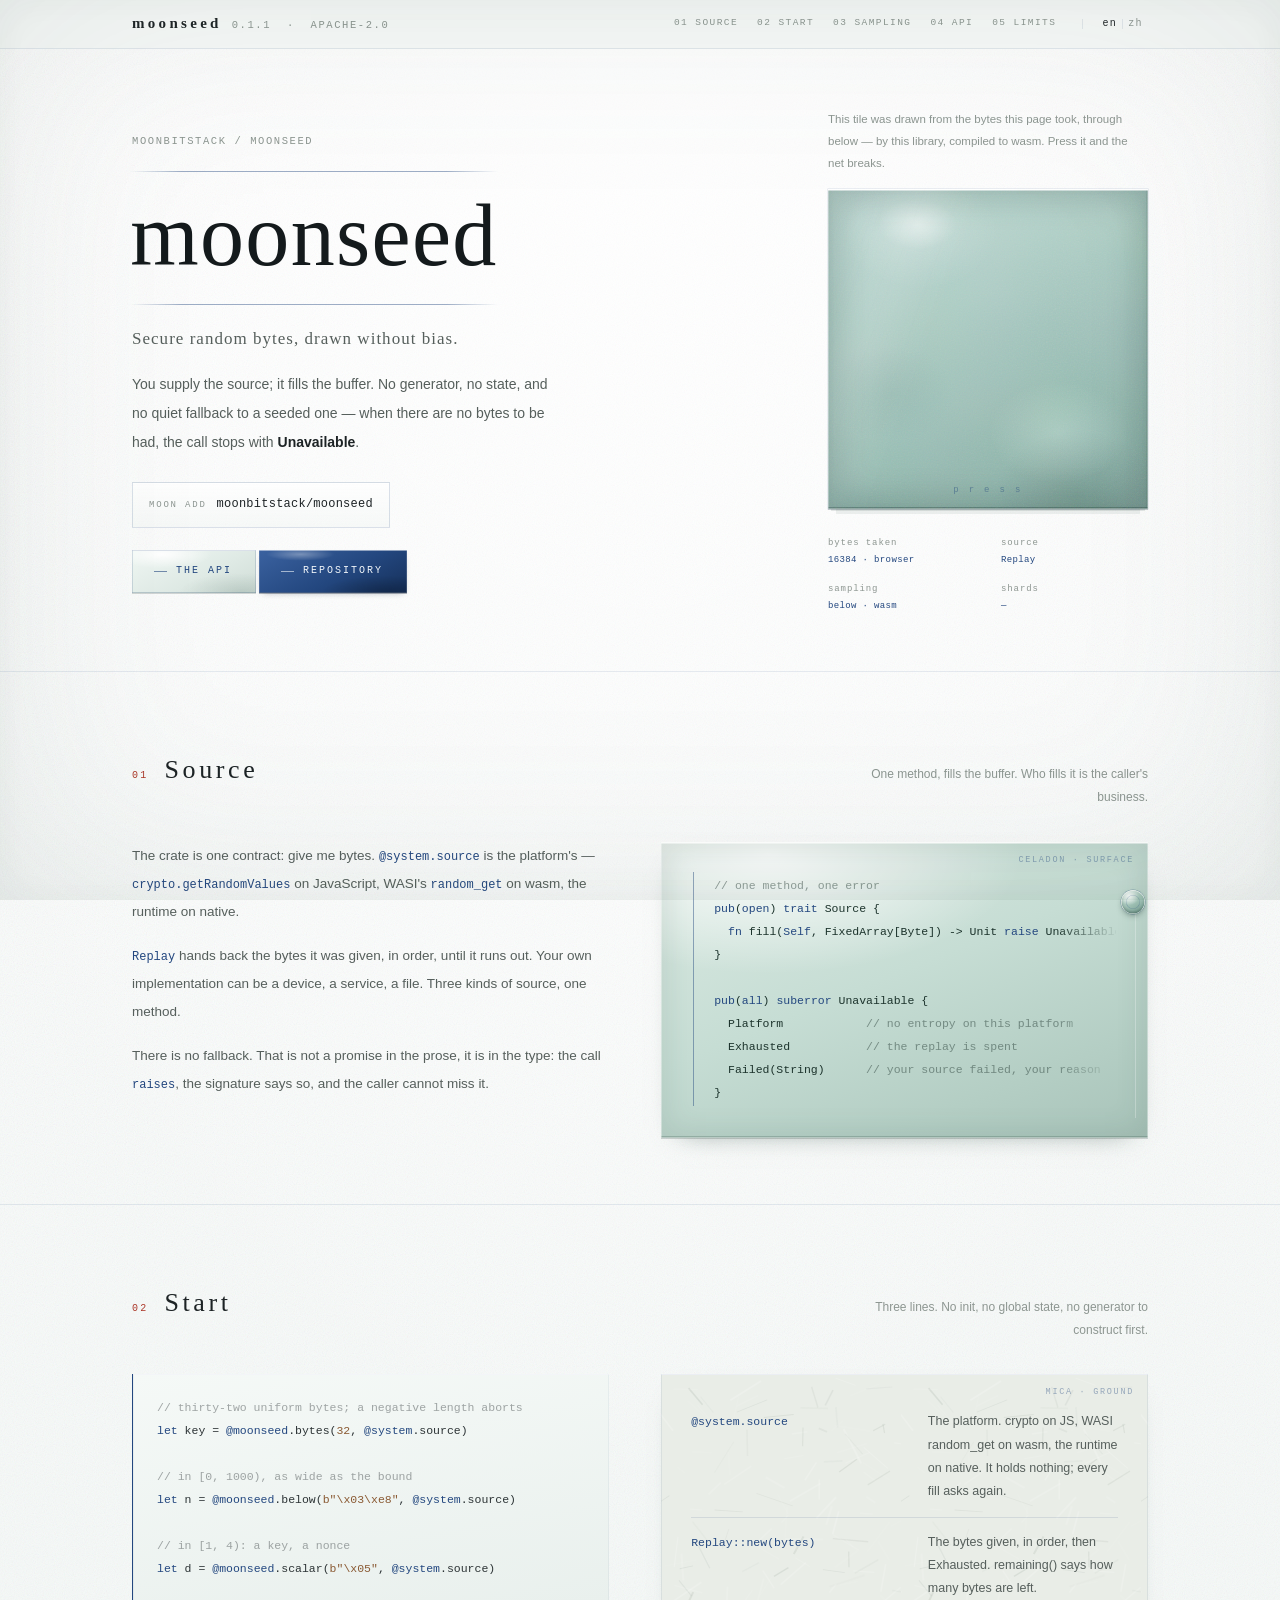
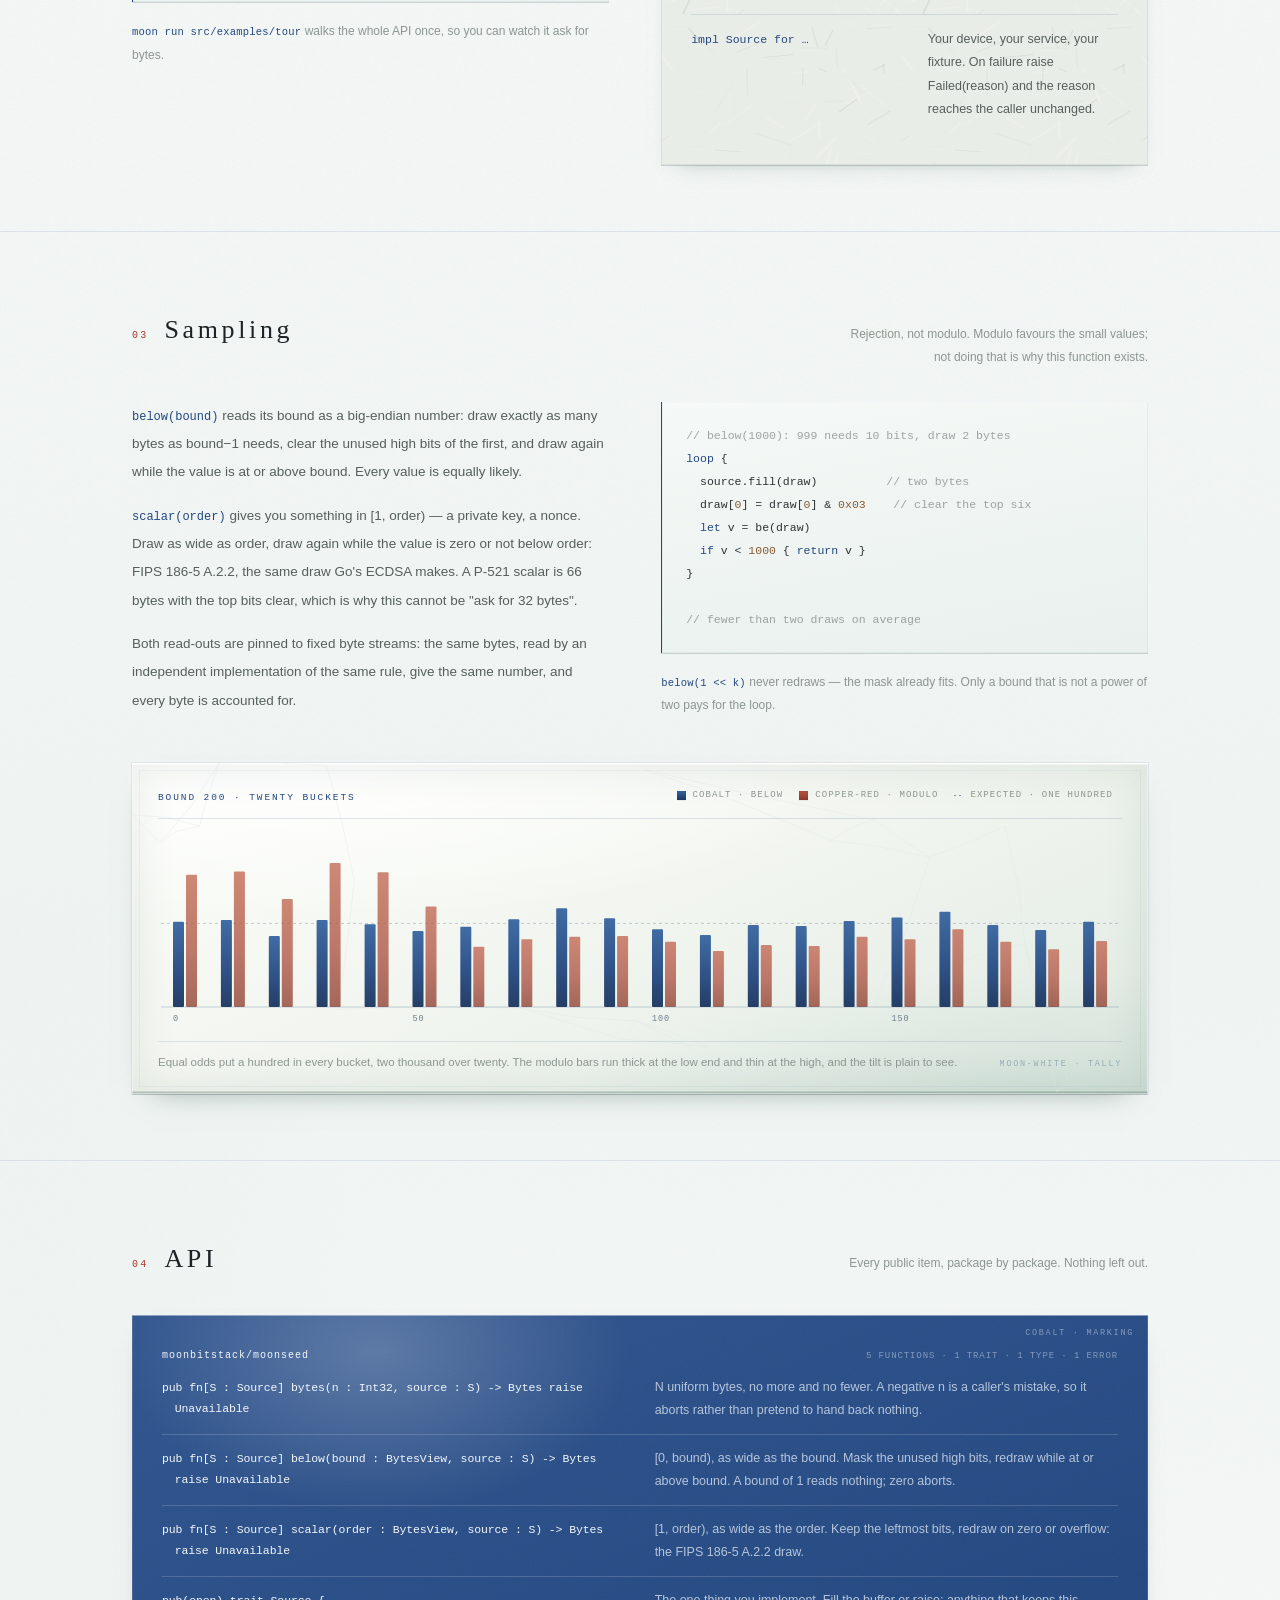
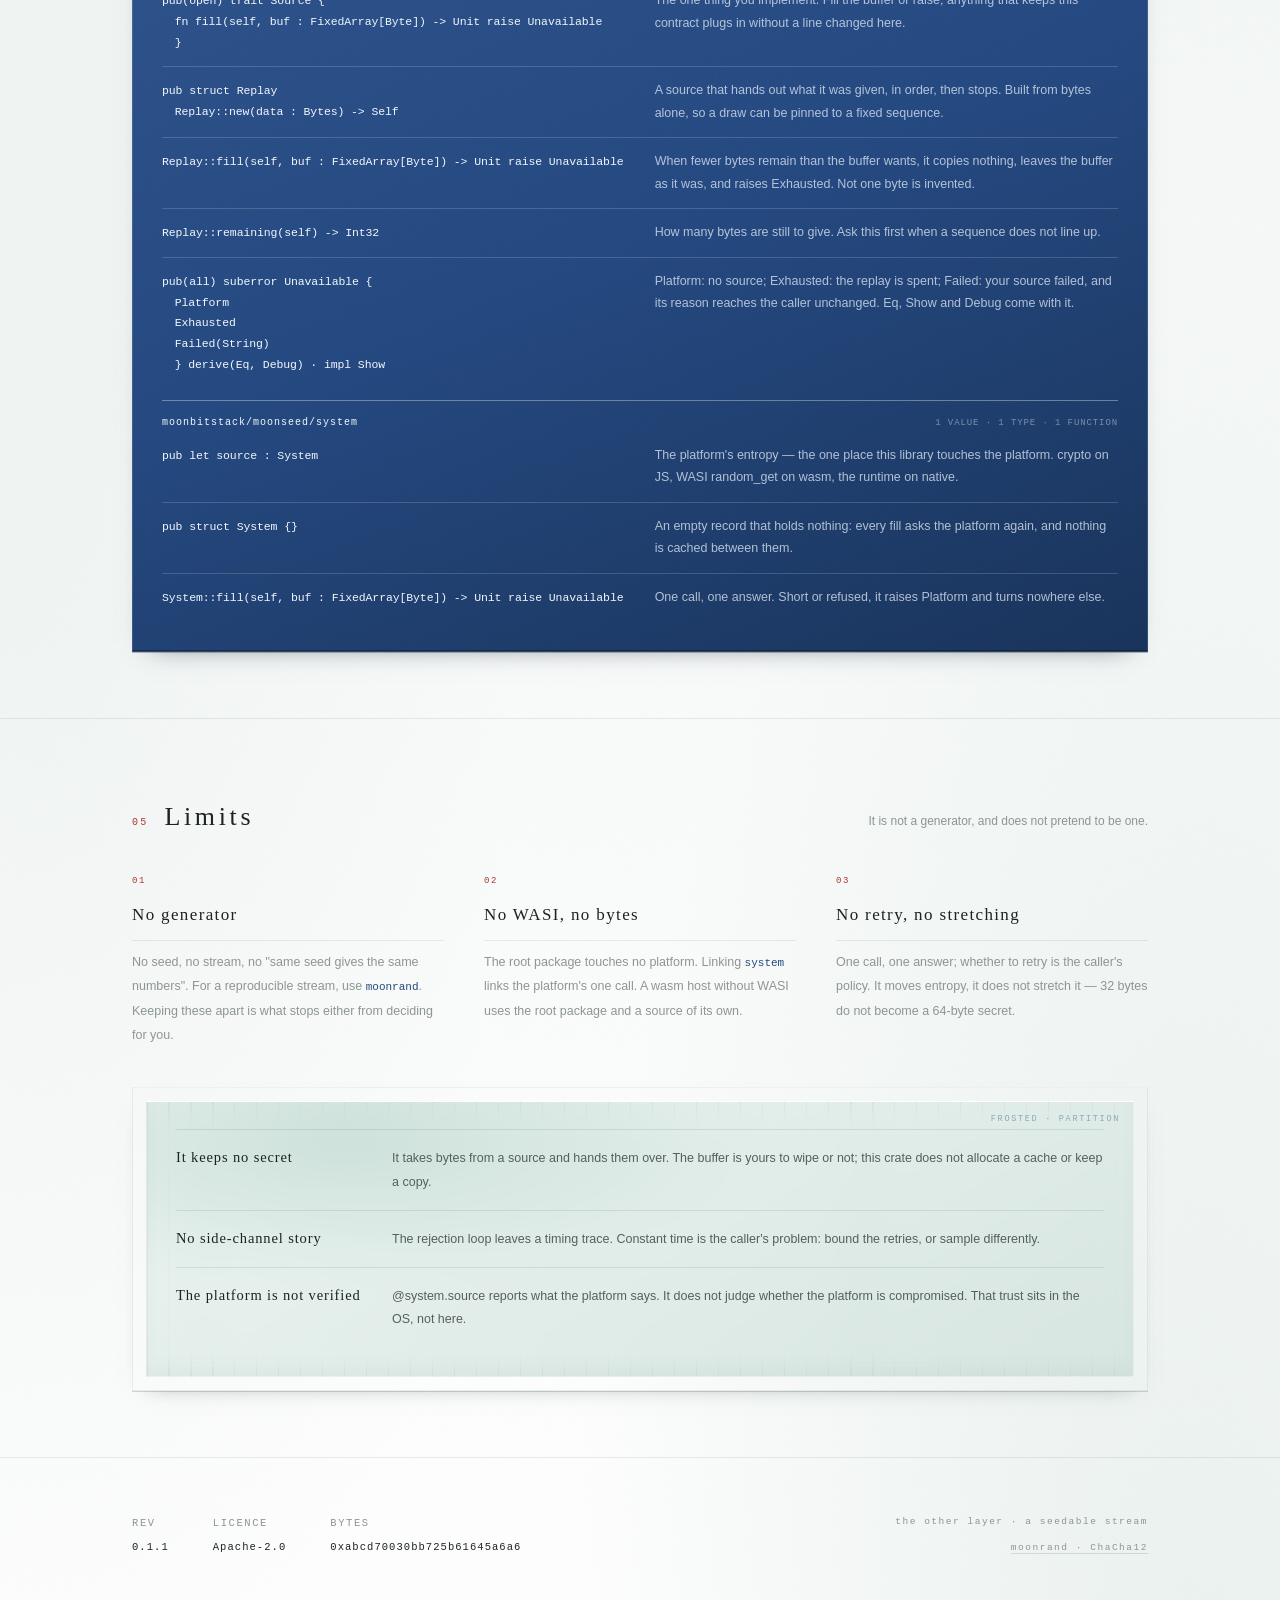
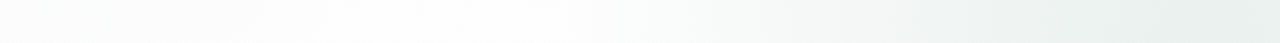
==== docs/index.html @ bd4cb381 "docs(moonseed): the note over the tile takes the tile's own width and reads from the left, so its ed" ====
<!DOCTYPE html>
<html lang="en">
<head>
<meta charset="utf-8">
<meta name="description" content="moonseed: secure random bytes and unbiased sampling for MoonBit, over any source you supply. No seeded fallback.">
<meta name="viewport" content="width=device-width, initial-scale=1">
<title>moonseed — secure bytes, no seed</title>
<style>
/* ============================================================
   MoonSeed moonseed — a library page, glazed
   胎是这张纸，釉是这些面：青瓷承代码，云母承来源，青花承接口，毛玻璃承边界。
   规矩：圆角恒为 0；线恒为 0.5px；影恒为硬边；
        全站只有一个强调色（青花钴），朱砂只盖在"已经发生的事"上。
   ============================================================ */

:root{
  --slab:      #F7F9F8;
  --slab-2:    #F1F5F3;
  --slab-3:    #E7EDEA;
  --porcelain: #FCFEFD;
  --celadon:   #A9C9BB;
  --celadon-d: #83A696;
  --cobalt:    #23477F;
  --cobalt-2:  #3C63A2;
  --ink:       #1D2325;
  --ink-2:     #565F5C;
  --ink-3:     #8D9691;
  --cinnabar:  #AC382A;

  --line:      rgba(35,71,127,.16);
  --line-soft: rgba(35,71,127,.10);
  --hard:      rgba(48,68,60,.20);

  --serif: "Source Han Serif SC","Noto Serif SC","Songti SC","STSong","SimSun",serif;
  --kai:   "Kaiti SC","STKaiti","KaiTi","Songti SC",serif;
  --sans:  "Inter","Helvetica Neue","PingFang SC","Microsoft YaHei",sans-serif;
  --mono:  "JetBrains Mono","Cascadia Mono","SFMono-Regular","Consolas",monospace;

  --press-in:  62ms  cubic-bezier(.3,.9,.4,1);
  --press-out: 218ms cubic-bezier(.2,1.6,.35,1);
}

*{box-sizing:border-box;margin:0;padding:0}
html,body{ overflow-x:hidden; max-width:100% }
html, button, input, textarea, select{ font-variant-ligatures:no-contextual }

body{
  background-color:#FFFFFF;
  background-image:
    radial-gradient(120% 64% at 50% -6%, #FFFFFF 0%, rgba(255,255,255,0) 58%),
    radial-gradient(84% 56% at 94% 104%, rgba(146,184,170,.20), rgba(255,255,255,0) 60%),
    radial-gradient(66% 48% at 2% 78%, rgba(186,204,198,.13), rgba(255,255,255,0) 58%),
    linear-gradient(180deg, rgba(255,255,255,.6) 0%, rgba(238,244,242,.85) 52%, rgba(255,255,255,.9) 100%),
    url("data:image/svg+xml,%3Csvg xmlns='http://www.w3.org/2000/svg' width='160' height='160'%3E%3Cfilter id='n'%3E%3CfeTurbulence type='fractalNoise' baseFrequency='0.9' numOctaves='4' stitchTiles='stitch'/%3E%3C/filter%3E%3Crect width='160' height='160' filter='url(%23n)' opacity='0.42'/%3E%3C/svg%3E");
  color:var(--ink);
  font-family:var(--sans);
  font-size:15px;
  line-height:1.85;
  -webkit-font-smoothing:antialiased;
}
/* 釉面外沿的暗角：一块板，不是一张纸 */
body::after{
  content:''; position:fixed; inset:0; pointer-events:none; z-index:60;
  box-shadow:inset 0 0 220px rgba(70,96,86,.10), inset 0 0 40px rgba(70,96,86,.05);
}

::selection{ background:rgba(35,71,127,.14) }

/* ---------- 滚动条：一条釉，不用系统那一根灰 ---------- */
::-webkit-scrollbar{ width:11px; height:11px }
::-webkit-scrollbar-button{ display:none; width:0; height:0 }
::-webkit-scrollbar-track{
  background:#F1F5F3;
  box-shadow:inset .5px 0 0 rgba(35,71,127,.07);
}
::-webkit-scrollbar-thumb{
  background:
    linear-gradient(180deg, rgba(255,255,255,.5), rgba(255,255,255,0) 44%),
    linear-gradient(180deg,#B4CEC4,#94B4A8);
  box-shadow:
    inset 0 0 0 .5px rgba(35,71,127,.22),
    inset 0 1px 0 rgba(255,255,255,.7),
    inset 0 -1px 0 rgba(48,68,60,.16);
}
::-webkit-scrollbar-thumb:hover{
  background:
    linear-gradient(180deg, rgba(255,255,255,.58), rgba(255,255,255,0) 44%),
    linear-gradient(180deg,#C0D6CD,#A1C0B4);
}
::-webkit-scrollbar-corner{ background:#F1F5F3 }
/* Firefox 只认标准属性；Chrome 走上面那套伪元素，别让它退回系统滚动条 */
@supports not selector(::-webkit-scrollbar){
  html{ scrollbar-width:thin; scrollbar-color:#A6C3B7 #F1F5F3 }
}

/* 中文的按钮与注记：衬线字，才配得上那两个字的重 */
body[data-lang="zh"] .btn{ font-family:var(--serif); font-size:12px; letter-spacing:.22em }
body[data-lang="zh"] .btn i{ width:14px; opacity:.5 }
/* 中文双线：字前字后各一道 */
body[data-lang="zh"] .btn span{ display:inline-flex; align-items:center; gap:9px }
body[data-lang="zh"] .btn span::after{
  content:''; display:block; width:14px; height:.5px;
  background:currentColor; opacity:.5; margin-left:-1px;
}
body[data-lang="zh"] .rail__nav a{ font-family:var(--serif); font-size:10.5px; letter-spacing:.14em }
body[data-lang="zh"] .stage__cap div{ font-size:9.5px; letter-spacing:.06em }
body[data-lang="zh"] .stage__cap b{ font-size:10px; letter-spacing:.01em }

a:focus-visible, .lang button:focus-visible{
  outline:.5px solid var(--cobalt); outline-offset:3px;
}
.lang button{ border-radius:0 }

.mono{
  font-family:var(--mono);
  font-size:10.5px; letter-spacing:.15em; text-transform:uppercase;
  color:var(--ink-3);
}

.sheet{ max-width:1080px; margin:0 auto; padding:0 32px }

/* ---------- 顶栏 ---------- */
.rail{
  position:sticky; top:0; z-index:50;
  background:rgba(247,249,248,.92);
  backdrop-filter:blur(4px);
  border-bottom:.5px solid var(--line-soft);
}
.rail__in{
  max-width:1080px; margin:0 auto; padding:0 32px;
  height:48px; display:flex; align-items:center; gap:20px;
}
.rail__brand{ display:flex; align-items:baseline; gap:10px }
.rail__brand b{
  font-family:var(--serif); font-weight:600; font-size:15px; letter-spacing:.22em;
}
.rail__nav{ margin-left:auto; display:flex; gap:19px }
.rail__nav a{
  font-family:var(--mono); font-size:9.5px; letter-spacing:.15em;
  color:var(--ink-3); text-decoration:none; text-transform:uppercase;
  padding-bottom:2px; border-bottom:.5px solid transparent;
  transition:color .15s, border-color .15s;
}
.rail__nav a:hover{ color:var(--cobalt); border-color:var(--cobalt) }

/* 语言开关 */
.lang{ display:flex; align-items:center; margin-left:6px;
  border-left:.5px solid var(--line-soft); padding-left:14px }
.lang button{
  border:0; background:none; padding:0 5px; cursor:pointer;
  font-family:var(--mono); font-size:10px; letter-spacing:.14em; line-height:1;
  color:var(--ink-3); transition:color .12s;
}
.lang button:hover{ color:var(--cobalt) }
.lang button.is-on{ color:var(--ink) }
.lang button + button{ border-left:.5px solid var(--line-soft) }

/* ============================================================
   一颗瓷片 —— 页面上唯一的交互原语
   ============================================================ */
.tile{
  position:relative;
  border:0; padding:0; margin:0;
  color:var(--ink);
  font:inherit; text-align:left;
  cursor:pointer;
  -webkit-tap-highlight-color:transparent;
  background:
    radial-gradient(72% 58% at 24% 10%, #FFFFFF 0%, rgba(255,255,255,0) 56%),
    radial-gradient(80% 72% at 88% 98%, rgba(88,118,108,.20), transparent 62%),
    linear-gradient(152deg,#F1F8F5,#DFEAE5 58%,#D0DDD7);
  box-shadow:
    inset 0 0 0 .5px rgba(35,71,127,.28),
    inset 0 1px 0 #FFFFFF,
    inset 0 -.5px 0 rgba(88,118,108,.40),
    0 1px 0 rgba(48,68,60,.24),
    0 3px 7px -4px rgba(50,80,70,.30);
  transform:translateY(0);
  transition:transform var(--press-out), box-shadow var(--press-out);
  will-change:transform;
  overflow:hidden;
}
.tile:hover{
  transform:translateY(-1px);
  box-shadow:
    inset 0 0 0 .5px rgba(35,71,127,.32),
    inset 0 1px 0 #FFFFFF,
    inset 0 -.5px 0 rgba(96,124,114,.34),
    0 2px 0 var(--hard);
}
.tile:active{
  transform:translateY(1.5px) scale(.995);
  transition:transform var(--press-in), box-shadow var(--press-in);
  box-shadow:
    inset 0 0 0 .5px rgba(35,71,127,.16),
    inset 0 1px 2px rgba(80,104,96,.16);
}
.tile:focus-visible{ outline:.5px solid var(--cobalt); outline-offset:2px }

/* ============================================================
   首屏
   ============================================================ */
.hero{ padding:60px 0 0 }
.hero__in{
  display:grid; grid-template-columns:minmax(0,1fr) auto;
  gap:64px; align-items:center;
}
.hero__eyebrow{ margin-bottom:20px }

/* 全小写的字，上下各一条装饰线；换成 MoonSeed 就不需要了 */
.wm{
  display:inline-block; position:relative;
  font-family:var(--serif); font-weight:400;
  font-size:clamp(50px,7.2vw,88px);
  line-height:1; letter-spacing:.015em;
  color:#141A1C;
  padding:.24em 0 .28em;
  margin-left:-.02em;
}
.wm::before,.wm::after{
  content:''; position:absolute; left:0; right:0; height:.5px;
  background:linear-gradient(90deg,
    rgba(35,71,127,0) 0%, rgba(35,71,127,.44) 14%,
    rgba(35,71,127,.44) 86%, rgba(35,71,127,0) 100%);
}
.wm::before{ top:0 }
.wm::after{ bottom:0 }
body[data-lang="zh"] .wm::before,
body[data-lang="zh"] .wm::after{ display:none }
body[data-lang="zh"] .wm{ letter-spacing:.03em; padding:.18em 0 }

.hero__sub{
  margin-top:18px; font-family:var(--serif); font-size:17px;
  letter-spacing:.06em; color:var(--ink-2);
}
.hero__lede{
  margin:16px 0 0; max-width:min(31em,100%);
  font-size:14px; line-height:2.05; color:var(--ink-2);
}
.hero__lede b{ color:var(--ink); font-weight:600 }

.install{
  margin-top:26px; display:inline-flex; align-items:baseline; gap:10px;
  padding:10px 16px 11px;
  border:.5px solid var(--line);
  background:linear-gradient(180deg, rgba(255,255,255,.78), rgba(241,245,243,.5));
  box-shadow:inset 0 1px 0 #fff;
  font-family:var(--mono); font-size:12px; letter-spacing:.02em; color:var(--ink);
}
.install span{ font-size:9px; letter-spacing:.2em; text-transform:uppercase; color:var(--ink-3) }

.hero__acts{ margin-top:22px; display:flex; gap:3px }
.btn{
  padding:12px 24px 12px 22px;
  font-family:var(--mono); font-size:10px; letter-spacing:.2em;
  text-transform:uppercase; color:var(--cobalt);
  display:inline-flex; align-items:center; gap:9px;
  text-decoration:none;
  box-shadow:
    inset 0 0 0 .5px rgba(35,71,127,.34),
    inset 0 1px 0 #FFFFFF,
    inset 0 -.5px 0 rgba(110,134,126,.28),
    0 1px 0 var(--hard);
}
.btn i{ display:block; width:13px; height:.5px; background:currentColor; opacity:.6 }
.btn--ink{
  color:#F2F7FB;
  background:
    radial-gradient(34% 22% at 28% 10%, rgba(255,255,255,.34), rgba(255,255,255,0) 68%),
    radial-gradient(70% 62% at 86% 98%, rgba(6,20,40,.38), transparent 62%),
    linear-gradient(152deg,#3B62A0,#23477F 56%,#16305A);
  box-shadow:
    inset 0 0 0 .5px rgba(255,255,255,.30),
    inset 0 1px 0 rgba(255,255,255,.40),
    inset 0 -.5px 0 rgba(6,20,40,.55),
    0 1px 0 rgba(24,40,60,.34),
    0 3px 7px -4px rgba(24,40,60,.40);
}
.btn--ink:hover{ color:#FFFFFF }

/* 那块瓷 */
.stage{ display:flex; flex-direction:column; align-items:center }
.stage__note{
  margin-bottom:14px; width:100%; max-width:320px; text-align:left;
  font-size:11.5px; line-height:1.9; color:var(--ink-3);
  text-wrap:pretty;
}
.gtile{
  position:relative; width:320px; height:320px;
  border:0; padding:0; cursor:crosshair;
  -webkit-tap-highlight-color:transparent;
  background:
    radial-gradient(100% 100% at 50% 48%, rgba(255,255,255,0) 56%, rgba(56,92,84,.10) 86%, rgba(42,74,68,.17) 100%),
    radial-gradient(32% 24% at 29% 13%, rgba(255,255,255,.20), rgba(255,255,255,0) 76%),
    radial-gradient(14% 9% at 28% 11%, rgba(255,255,255,.42), rgba(255,255,255,0) 88%),
    radial-gradient(30% 22% at 72% 76%, rgba(206,232,224,.34), transparent 72%),
    radial-gradient(26% 20% at 20% 64%, rgba(126,166,154,.24), transparent 74%),
    radial-gradient(40% 32% at 78% 96%, rgba(48,86,78,.20), transparent 64%),
    linear-gradient(158deg,#BDD8D2 0%, #A9C9C1 38%, #94B8AF 70%, #82A79E 100%);
  box-shadow:
    inset 0 0 0 .5px rgba(255,255,255,.62),
    inset 0 1.5px 0 rgba(255,255,255,.98),
    inset 0 -2px 0 rgba(36,68,60,.40),
    inset -1.5px 0 0 rgba(36,68,60,.18),
    inset 0 0 30px 12px rgba(34,66,58,.20),
    inset 0 0 6px 0 rgba(34,66,58,.10),
    0 0 0 .5px rgba(35,71,127,.16),
    0 1px 0 rgba(48,68,60,.22),
    0 5px 0 -3px rgba(70,96,86,.14),
    0 13px 0 -8px rgba(70,96,86,.09);
  transition:transform var(--press-out), box-shadow var(--press-out);
  overflow:hidden;
}
.gtile:active{ transform:translateY(1.5px) }
.gtile:focus-visible{ outline:.5px solid var(--cobalt); outline-offset:4px }

.gtile__grain{
  position:absolute; inset:0; pointer-events:none;
  background-image:
    url("data:image/svg+xml,%3Csvg xmlns='http://www.w3.org/2000/svg' width='180' height='180'%3E%3Cfilter id='g'%3E%3CfeTurbulence type='fractalNoise' baseFrequency='0.72' numOctaves='3' stitchTiles='stitch'/%3E%3C/filter%3E%3Crect width='180' height='180' filter='url(%23g)'/%3E%3C/svg%3E"),
    url("data:image/svg+xml,%3Csvg xmlns='http://www.w3.org/2000/svg' width='240' height='240'%3E%3Cfilter id='c'%3E%3CfeTurbulence type='fractalNoise' baseFrequency='0.013' numOctaves='2' stitchTiles='stitch'/%3E%3C/filter%3E%3Crect width='240' height='240' filter='url(%23c)'/%3E%3C/svg%3E");
  background-size:180px 180px, 100% 100%;
  opacity:.38; mix-blend-mode:soft-light;
}
.gtile::before{
  content:''; position:absolute; left:-2%; top:-26%; width:26%; height:152%;
  transform:rotate(20deg);
  background:linear-gradient(90deg, rgba(255,255,255,0), rgba(255,255,255,.13) 46%, rgba(255,255,255,0));
  filter:blur(18px); pointer-events:none;
}
.gtile svg{ position:absolute; inset:0; width:100%; height:100%; pointer-events:none }

.gtile__hint{
  position:absolute; left:0; right:0; bottom:14px; text-align:center;
  font-family:var(--mono); font-size:9px; letter-spacing:.26em;
  color:rgba(35,71,127,.46); pointer-events:none;
  transition:opacity .18s;
}
.gtile.is-cracked .gtile__hint{ opacity:0; visibility:hidden }
.gtile.is-quaked{ animation:quake .13s linear 2 }
@keyframes quake{
  0%{transform:translate(0,0)} 50%{transform:translate(.7px,.5px)} 100%{transform:translate(0,0)}
}

/* 朱砂款识：只标记已经发生的事 */
.seal{
  position:absolute; right:14px; bottom:13px; width:20px; height:20px;
  background:var(--cinnabar); color:#fff;
  font-family:var(--kai); font-size:11.5px; line-height:20px; text-align:center;
  opacity:0; transform:scale(.84); pointer-events:none;
  box-shadow:
    inset 0 0 0 .5px rgba(255,255,255,.34),
    inset 0 -1px 0 rgba(90,20,12,.35),
    0 1px 0 rgba(120,30,20,.22);
  transition:opacity .18s ease, transform .18s cubic-bezier(.2,1.5,.4,1);
}
.gtile.is-cracked .seal{ opacity:1; transform:scale(1) }

.stage__cap{
  margin-top:26px; display:grid; grid-template-columns:1fr 1fr; gap:12px 26px;
  width:100%; max-width:320px;
}
.stage__cap div{
  font-family:var(--mono); font-size:9px; letter-spacing:.1em;
  color:var(--ink-3); line-height:1.9;
}
.stage__cap b{ display:block; color:var(--cobalt); font-weight:400; letter-spacing:.04em }

/* ---------- 章节 ---------- */
.sec{ padding:74px 0 66px; border-top:.5px solid var(--line-soft) }
.sec__head{ display:flex; align-items:baseline; gap:16px; margin-bottom:32px }
.sec__no{
  font-family:var(--mono); font-size:10px; letter-spacing:.22em; color:var(--cinnabar);
}
.sec__plate{ display:flex; align-items:baseline; gap:16px }
.sec__title{
  font-family:var(--serif); font-weight:500; font-size:26px; letter-spacing:.14em;
}
/* 中文：章次改用汉字，作小朱印一格 */
body[data-lang="zh"] .sec__no{
  display:inline-flex; align-items:center; justify-content:center;
  font-family:var(--serif); font-size:14px; letter-spacing:0; line-height:1;
  width:24px; height:24px;
  color:#9E4030;
  box-shadow:inset 0 0 0 .5px rgba(158,64,48,.52), 0 1px 0 rgba(48,68,60,.05);
  background:linear-gradient(180deg, rgba(255,255,255,.72), rgba(248,242,240,.12));
}
/* 中文：正文首行缩进二字 */
body[data-lang="zh"] .prose{ text-indent:2em }
body[data-lang="zh"] .prose em{ text-indent:0 }

.sec__note{
  margin-left:auto; max-width:26em;
  font-size:12px; line-height:1.95; color:var(--ink-3); text-align:right;
}
/* ---------- 中文小标题 · 一块小瓷片 ----------
   瓷上只有题名是字；回纹与朱印都是装饰，不占版面。
   题名前留半个字（.5em），居中算的是「半个字 + 题名」这一块：右边留白
   比到字的那一侧少半个字，眼睛才觉得整块在当中，不然字看着偏左。
   回纹与引线画在同一张 SVG 的同一笔里：引线就是纹最外那一笔的延长，
   同色 .85、同一笔宽，从开口里出去，角上不留第三笔。
   朱印绝对定位在左侧偏下（比中线低 4.4px），故与题名居中无关。 */
body[data-lang="zh"] .sec__plate{
  position:relative; display:inline-flex; align-items:baseline; justify-content:center; gap:0;
  padding:8px 44px;
  color:#1A2220;
  background:
    url("data:image/svg+xml,%3Csvg xmlns=%27http://www.w3.org/2000/svg%27 width=%2737%27 height=%2713%27 viewBox=%270 0 37 13%27%3E%3Cpath d=%27M37 0.5H0.5V12.5H12.5V5H4V9.5H8.5%27 fill=%27none%27 stroke=%27%2323477F%27 stroke-width=%27.85%27/%3E%3C/svg%3E") left 4px top 4px / 37px 13px no-repeat,
    url("data:image/svg+xml,%3Csvg xmlns=%27http://www.w3.org/2000/svg%27 width=%2737%27 height=%2713%27 viewBox=%270 0 37 13%27%3E%3Cg transform=%27translate(37,13) rotate(180)%27%3E%3Cpath d=%27M37 0.5H0.5V12.5H12.5V5H4V9.5H8.5%27 fill=%27none%27 stroke=%27%2323477F%27 stroke-width=%27.85%27/%3E%3C/g%3E%3C/svg%3E") right 4px bottom 4px / 37px 13px no-repeat,
    linear-gradient(180deg, rgba(255,255,255,.74), rgba(244,249,247,.16));
  box-shadow:
    inset 0 0 0 .5px rgba(35,71,127,.30),
    inset 0 1px 0 rgba(255,255,255,.92),
    0 1px 0 rgba(48,68,60,.05);
}
/* 文武边：外一线，内一线，相距二 */
body[data-lang="zh"] .sec__plate::before{
  content:''; position:absolute; inset:2px; pointer-events:none;
  box-shadow:inset 0 0 0 .5px rgba(35,71,127,.15);
}
/* 章次：一枚小朱印，随题同在瓷上 */
body[data-lang="zh"] .sec__no{
  position:absolute; left:23px; top:50%;
  display:inline-flex; align-items:center; justify-content:center;
  width:20px; height:20px; line-height:1;
  font-family:var(--serif); font-size:11px; letter-spacing:0;
  color:#9E4030;
  box-shadow:inset 0 0 0 .5px rgba(158,64,48,.44);
  background:linear-gradient(180deg, rgba(255,255,255,.72), rgba(248,242,240,.10));
  transform:translateY(calc(-50% + 4.4px));
}
/* 题名：只写字，不再自带底子 */
body[data-lang="zh"] .sec__title{
  font-size:24px; line-height:1.34; letter-spacing:.24em; margin-right:-.24em;
  padding:0 0 0 .5em; background:none; box-shadow:none;
  text-shadow:0 1px 0 rgba(255,255,255,.92), 0 -.5px 0 rgba(35,71,127,.13);
}
/* 章次与题名之间不再加点：一道细线已足 */

body[data-lang="zh"] .col h3,
body[data-lang="zh"] .lim b{ letter-spacing:.16em }

body[data-lang="zh"] .col h3::before,
body[data-lang="zh"] .lim b::before{
  content:''; display:inline-block; flex:0 0 auto;
  width:13px; height:13px;
  background-image:url("data:image/svg+xml,%3Csvg xmlns='http://www.w3.org/2000/svg' width='13' height='13' viewBox='0 0 13 13'%3E%3Cpath d='M12.5 12.5H.5V.5H12.5V8H4V3.5H8.5' fill='none' stroke='%2323477F' stroke-width='.85'/%3E%3C/svg%3E");
  background-size:13px 13px; background-repeat:no-repeat;
  opacity:.5;
}
body[data-lang="zh"] .col h3::before{ margin-right:9px; vertical-align:-.09em }
body[data-lang="zh"] .lim b{ display:flex; align-items:center; gap:9px }
body[data-lang="zh"] .lim b::after{
  content:''; flex:1 1 auto; height:.5px; margin-left:2px;
  background:linear-gradient(90deg, rgba(35,71,127,.26), rgba(35,71,127,0));
}

.prose{ font-size:13.5px; line-height:2.1; color:var(--ink-2) }
.prose + .prose{ margin-top:15px }
.prose b{ color:var(--ink); font-weight:600 }
.prose em{
  font-style:normal; font-family:var(--mono); font-size:12px;
  color:var(--cobalt); letter-spacing:0;
}
.two{ display:grid; grid-template-columns:minmax(0,1fr) minmax(0,1.02fr); gap:52px; align-items:start }
.two > *{ min-width:0 }

/* 代码：印在釉面上，不是一个黑盒子 */
.code{
  padding:22px 24px;
  background:linear-gradient(170deg,#F5F9F7,#E9F0ED);
  box-shadow:
    inset 0 0 0 .5px var(--line-soft),
    inset 0 1px 0 #fff,
    0 1px 0 var(--hard);
  border-left:1.5px solid var(--cobalt);
  font-family:var(--mono); font-size:11.5px; line-height:2;
  color:#2C3335; overflow-x:auto; white-space:pre; letter-spacing:0;
}
.code .k{ color:var(--cobalt) }
.code .s{ color:#8A5A33 }
.code .c{ color:rgba(44,51,53,.42) }
.code--on{ box-shadow:inset 0 0 0 .5px rgba(35,71,127,.10), inset 0 1px 0 rgba(255,255,255,.9) }

/* 代码横过界时，不画横杆——杆会把瓷切一刀；改在右上角嵌一颗滚珠，
   上下拖动，即左右看字。珠有釉、有圈、有影，和瓷片是同一窑的。 */
.code{ -ms-overflow-style:none }
.code::-webkit-scrollbar{ display:none; width:0; height:0 }
/* 代码横过界有瓷珠可拖，故藏起系统那一根；标准属性只给不认伪元素的浏览器 */
@supports not selector(::-webkit-scrollbar){
  .code{ scrollbar-width:none }
}
.beadrail{
  position:absolute; right:14px; top:48px; bottom:20px; width:.5px; z-index:2;
  background:linear-gradient(180deg, rgba(35,71,127,0), rgba(35,71,127,.34) 8%,
    rgba(35,71,127,.34) 92%, rgba(35,71,127,0));
  box-shadow:.5px 0 0 rgba(255,255,255,.55);
  pointer-events:none;
}
.bead{
  position:absolute; right:3px; top:48px; z-index:3;
  width:24px; height:24px; border-radius:50%; padding:0; border:0;
  background:
    radial-gradient(58% 52% at 34% 26%, rgba(255,255,255,.96), rgba(255,255,255,0) 72%),
    linear-gradient(150deg,#CEE4DB,#9FC0B4 54%,#6E968A);
  box-shadow:
    inset 0 0 0 .5px rgba(255,255,255,.95),
    inset 0 1px 1px rgba(255,255,255,.55),
    inset 0 -2px 3px rgba(28,58,50,.42),
    0 0 0 .5px rgba(35,71,127,.38),
    0 3px 6px -2px rgba(30,55,48,.55);
  cursor:ns-resize; touch-action:none;
  transition:box-shadow .12s linear, filter .12s linear;
}
.bead::after{
  content:''; position:absolute; inset:5px; border-radius:50%;
  box-shadow:inset 0 0 0 .5px rgba(35,71,127,.26);
}
/* 代码块自己就是底子时（不在瓷面上），珠移到外侧 */
.bead--out{ right:-12px }
.beadrail--out{ right:0 }
.bead:hover{ filter:brightness(1.03); box-shadow:
  inset 0 0 0 .5px rgba(255,255,255,.96),
  inset 0 -1.5px 2px rgba(36,68,60,.32),
  0 0 0 .5px rgba(35,71,127,.30),
  0 2px 7px -2px rgba(40,70,60,.55); }
.bead.is-live{ cursor:grabbing }
.bead:focus-visible{ outline:.5px solid var(--cobalt); outline-offset:3px }

/* ============================================================
   面：四种材质，四种承重
   —— 每一块都是一个 div，里面装的是这个库的东西，不是瓷的说明
   ============================================================ */
.face{
  position:relative;
  box-shadow:
    inset 0 0 0 .5px rgba(35,71,127,.16),
    inset 0 1px 0 rgba(255,255,255,.9),
    0 1px 0 rgba(48,68,60,.20),
    0 10px 22px -18px rgba(40,70,60,.55);
}
.face__tag{
  position:absolute; top:11px; right:14px;
  font-family:var(--mono); font-size:8.5px; letter-spacing:.2em;
  text-transform:uppercase; color:rgba(35,71,127,.42);
  pointer-events:none;
}

/* 青瓷 · 面 —— 承代码，透一点光 */
.face--celadon{
  padding:30px 32px 32px;
  background:
    radial-gradient(90% 70% at 22% 4%, rgba(255,255,255,.9), rgba(255,255,255,0) 58%),
    linear-gradient(158deg,#DDEBE4,#C6DDD4 46%,#B4CEC4 78%,#A8C3B9);
  box-shadow:
    inset 0 0 0 .5px rgba(255,255,255,.72),
    inset 0 1.5px 0 rgba(255,255,255,.95),
    inset 0 -2px 0 rgba(54,86,76,.26),
    inset 0 0 26px 8px rgba(46,80,70,.10),
    0 1px 0 rgba(48,68,60,.20),
    0 12px 26px -20px rgba(40,70,60,.6);
}
.face .code{
  -webkit-mask-image:linear-gradient(90deg, #000 0, #000 86%, rgba(0,0,0,.06) 100%);
  mask-image:linear-gradient(90deg, #000 0, #000 86%, rgba(0,0,0,.06) 100%);
}
.face--celadon .code{
  background:none; box-shadow:none; padding:2px 0 2px 20px;
  border-left:1.5px solid rgba(35,71,127,.46);
  color:#1C332C;
}
.face--celadon .code .c{ color:rgba(28,51,44,.46) }
.face--celadon .code .s{ color:#7E5230 }

/* 云母 · 底 —— 一层一层的来源，会反光 */
.face--mica{
  padding:28px 30px 30px;
  background-color:#E9EDE7;
  background-image:
    repeating-linear-gradient(104deg, rgba(255,255,255,.30) 0 1px, rgba(255,255,255,0) 1px 13px),
    linear-gradient(160deg,#F2F5F0,#D8DFD8);
}

/* 青花 · 记 —— 接口是釉下的一笔，深色上写浅字 */
.face--cobalt{
  padding:28px 30px 30px;
  background:
    radial-gradient(38% 26% at 24% 4%, rgba(255,255,255,.22), rgba(255,255,255,0) 66%),
    linear-gradient(158deg,#31558E,#23477F 54%,#183259);
  color:#E6EEF8;
  box-shadow:
    inset 0 0 0 .5px rgba(255,255,255,.26),
    inset 0 1px 0 rgba(255,255,255,.34),
    inset 0 -2px 0 rgba(8,18,34,.48),
    0 1px 0 rgba(24,40,60,.30),
    0 12px 26px -20px rgba(24,40,60,.7);
}
.face--cobalt .face__tag{ color:rgba(255,255,255,.42) }
.face--cobalt::after{
  content:''; position:absolute; inset:0; pointer-events:none;
  background-image:url("data:image/svg+xml,%3Csvg xmlns='http://www.w3.org/2000/svg' width='150' height='150'%3E%3Cfilter id='p'%3E%3CfeTurbulence type='fractalNoise' baseFrequency='0.8' numOctaves='3' stitchTiles='stitch'/%3E%3C/filter%3E%3Crect width='150' height='150' filter='url(%23p)'/%3E%3C/svg%3E");
  opacity:.14; mix-blend-mode:soft-light;
}

/* 毛玻璃 · 隔 —— 边界看不清，但看得见 */
.face--frost{ padding:14px; overflow:hidden }
.frost__bg{
  position:absolute; inset:14px;
  background:
    repeating-linear-gradient(90deg, rgba(78,124,108,.44) 0 1.5px, transparent 1.5px 22px),
    radial-gradient(64% 76% at 20% 14%, rgba(150,190,176,.95), transparent 68%),
    linear-gradient(150deg,#DDEDE7,#AFCBC0);
}
.frost__motif{
  position:absolute; right:2px; bottom:-58px;
  font-family:var(--kai); font-size:270px; line-height:1;
  color:rgba(28,56,90,.52); pointer-events:none;
}
.frost__glass{
  position:relative; padding:28px 30px 30px;
  background:rgba(252,254,253,.54);
  backdrop-filter:blur(16px) saturate(1.04);
  -webkit-backdrop-filter:blur(16px) saturate(1.04);
  box-shadow:
    inset 0 0 0 .5px rgba(255,255,255,.8),
    inset 0 1px 0 #fff,
    inset 0 -10px 16px rgba(70,96,86,.05);
}

/* 来源表：一行一块薄片 */
.srcs{ margin-top:6px }
.src{
  display:grid; grid-template-columns:1.15fr 1fr; gap:18px;
  padding:13px 0 14px; border-top:.5px solid rgba(35,71,127,.12);
  align-items:baseline;
}
.src:first-child{ border-top:0; padding-top:2px }
.src__k{ font-family:var(--mono); font-size:11.5px; color:var(--cobalt); letter-spacing:0 }
.src__v{ font-size:12.5px; line-height:1.85; color:var(--ink-2) }

/* 接口表：写在深色上的浅字 */
.aside-note{
  margin-top:18px; font-size:12px; line-height:1.95; color:var(--ink-3);
}
.aside-note b{
  font-family:var(--mono); font-size:10.5px; font-weight:400;
  color:var(--cobalt); letter-spacing:.02em;
}
.api{ margin-top:4px }
.api__grp{
  display:flex; align-items:baseline; justify-content:space-between; gap:18px;
  padding:13px 0 9px; margin-top:12px; border-top:1px solid rgba(255,255,255,.34);
}
.api__grp:first-child{ margin-top:0; padding-top:0; border-top:0 }
.api__grp span{ font-family:var(--mono); font-size:10px; letter-spacing:.1em; color:#F2F7FC }
.api__grp i{
  font-style:normal; font-family:var(--mono); font-size:9px;
  letter-spacing:.1em; color:rgba(230,238,248,.46); text-transform:uppercase;
}
.api__row{
  display:grid; grid-template-columns:1.02fr 1fr; gap:20px;
  padding:12px 0 13px; border-top:.5px solid rgba(255,255,255,.16);
  align-items:baseline;
}
.api__row:first-child{ border-top:0; padding-top:2px }
.api__sig{ font-family:var(--mono); font-size:11.5px; letter-spacing:-.01em; color:#F2F7FC; line-height:1.8;
  text-indent:-1.1em; padding-left:1.1em }
.api__g{ font-size:12.5px; line-height:1.8; color:rgba(230,238,248,.74) }

/* 直方图：一块月白釉的小瓷片，青花与釉里红都在釉下 */
.shard{ margin:46px 0 0 }
.shard__face{
  position:relative; overflow:hidden;
  padding:24px 26px 20px;
  background:
    radial-gradient(96% 76% at 16% 2%, rgba(255,255,255,.96), rgba(255,255,255,0) 60%),
    radial-gradient(72% 60% at 92% 104%, rgba(176,204,194,.34), transparent 68%),
    radial-gradient(124% 128% at 50% 48%, rgba(46,80,70,0) 58%, rgba(46,80,70,.075) 100%),
    linear-gradient(156deg,#FCFDF9 0%,#F4F7F1 40%,#E9F0E9 74%,#DFE9E1 100%);
  box-shadow:
    inset 0 0 0 .5px rgba(255,255,255,.92),
    inset 0 1.5px 0 #FFFFFF,
    inset 0 -2.5px 0 rgba(54,86,76,.30),
    inset 0 0 34px 12px rgba(46,80,70,.075),
    0 0 0 .5px rgba(35,71,127,.18),
    0 1px 0 rgba(48,68,60,.20),
    0 14px 30px -22px rgba(40,70,60,.60);
}
/* 文武边：一线内框，与题签同一个做法 */
.shard__face::after{
  content:''; position:absolute; inset:7px; pointer-events:none;
  box-shadow:inset 0 0 0 .5px rgba(35,71,127,.09);
}
.shard__cracks{ position:absolute; inset:0; width:100%; height:100%; pointer-events:none }
.shard__head{
  position:relative; display:flex; align-items:baseline; justify-content:space-between;
  gap:14px 22px; flex-wrap:wrap; padding-bottom:11px;
  border-bottom:.5px solid rgba(35,71,127,.14);
}
.shard__head b{
  font-family:var(--mono); font-size:9.5px; font-weight:400;
  letter-spacing:.2em; text-transform:uppercase; color:var(--cobalt);
}
.shard__key{ display:inline-flex; align-items:center; gap:7px; flex-wrap:wrap }
.shard__key em{
  font-style:normal; font-family:var(--mono); font-size:9px; letter-spacing:.12em;
  text-transform:uppercase; color:var(--ink-3); margin-right:9px;
}
.chip{ display:block; width:9px; height:9px;
  box-shadow:inset 0 0 0 .5px rgba(35,71,127,.22), 0 .5px 0 rgba(48,68,60,.14) }
.chip--blue{ background:linear-gradient(180deg,#35639F,#1A3461) }
.chip--red{ background:linear-gradient(180deg,#B8533F,#8E3627) }
.chip--rule{
  height:1px; background:repeating-linear-gradient(90deg,#23477F 0 2px,transparent 2px 5px);
  box-shadow:none; opacity:.55;
}
#hist-svg{ position:relative; display:block; width:100%; height:200px; margin-top:12px }
.shard__foot{
  position:relative; display:flex; align-items:baseline; gap:18px;
  margin-top:10px; padding-top:10px; border-top:.5px solid rgba(35,71,127,.12);
}
.shard__foot > span:first-child{ flex:1 1 auto; font-size:11.5px; line-height:1.9; color:var(--ink-3) }
body[data-lang="zh"] .shard__key em{
  font-family:var(--serif); font-size:10px; letter-spacing:.14em; text-transform:none;
}
.shard__foot .face__tag{ position:static; flex:0 0 auto; white-space:nowrap;
  color:rgba(35,71,127,.34) }

/* 三条保证 */
.cols{ display:grid; grid-template-columns:repeat(3,1fr); gap:40px; margin-top:8px }
.col b{
  display:block; font-family:var(--mono); font-size:9px; font-weight:400;
  letter-spacing:.18em; color:var(--cinnabar); margin-bottom:10px;
}
.col h3{
  margin:0 0 9px; font-weight:500; font-family:var(--serif); font-size:17px;
  letter-spacing:.08em; color:var(--ink);
  padding-bottom:9px; border-bottom:.5px solid var(--line-soft);
}
.col p{ font-size:12.5px; line-height:1.95; color:var(--ink-3) }
.col p em{ font-style:normal; font-family:var(--mono); font-size:11px; color:var(--cobalt) }

/* 边界 */
.lim{ display:grid; grid-template-columns:190px 1fr; gap:26px; align-items:baseline;
  padding:14px 0 15px; border-top:.5px solid rgba(35,71,127,.12) }
.lim:first-child{ border-top:0; padding-top:0 }
.lim b{ font-family:var(--serif); font-weight:500; font-size:14.5px; letter-spacing:.06em; color:var(--ink) }
.lim p{ font-size:12.5px; line-height:1.9; color:var(--ink-2) }
.lim em{ font-style:normal; font-family:var(--mono); font-size:11px; color:var(--cobalt) }

/* ---------- 页脚 ---------- */
.foot{ padding:48px 0 88px; border-top:.5px solid var(--line-soft) }
.foot__in{ display:flex; gap:44px; flex-wrap:wrap; align-items:flex-start }
.foot__in > div{ line-height:2.05 }
.foot__in b{ display:block; font-family:var(--mono); font-weight:400; font-size:10.5px;
  letter-spacing:.1em; color:var(--ink) }
.foot__next{ margin-left:auto; text-align:right;
  font-family:var(--serif); font-size:14px; letter-spacing:.18em; color:var(--ink-2) }
.foot__next span{ display:block; font-family:var(--mono); font-size:9.5px;
  letter-spacing:.16em; color:var(--ink-3); margin-top:6px }
.foot__next a{ color:inherit; text-decoration:none; border-bottom:.5px solid var(--line) }

@media (max-width:980px){
  /* 窄屏：题后仍有回纹，故注记另起一行，不压在纹上 */
  body[data-lang="zh"] .sec__note{ flex:1 1 100%; margin-left:0; text-align:left; max-width:100% }
  .hero__in{ grid-template-columns:1fr; gap:44px }
  .stage{ align-items:flex-start }
  .two{ grid-template-columns:minmax(0,1fr); gap:34px }
  .cols{ grid-template-columns:1fr; gap:28px }
  .sec__head{ flex-wrap:wrap; gap:10px }
  .sec__note{ margin-left:0; text-align:left; max-width:100% }
}
@media (max-width:760px){
  .sheet, .rail__in{ padding:0 20px }
  .rail__nav{ display:none }
  .lang{ margin-left:auto }
  .hero{ padding-top:36px }
  .gtile{ width:min(84vw,320px); height:min(84vw,320px) }
  .stage__cap{ grid-template-columns:1fr 1fr }
  .face--celadon, .face--mica, .face--cobalt{ padding:24px 20px 26px }
  .frost__glass{ padding:24px 20px 26px }
  .shard__face{ padding:20px 16px 16px }
  #hist-svg{ height:170px }
  .api__row, .src{ grid-template-columns:1fr; gap:5px }
  .lim{ grid-template-columns:1fr; gap:5px }
  .sec{ padding:54px 0 }
}
</style>
</head>
<body>

<div class="rail">
  <div class="rail__in">
    <div class="rail__brand">
      <b data-zh="MoonSeed">moonseed</b><span class="mono"><span id="rev-head">0.1.1</span> &nbsp;·&nbsp; Apache-2.0</span>
    </div>
    <nav class="rail__nav">
      <a href="#source" data-zh="01 来源">01 source</a>
      <a href="#start" data-zh="02 上手">02 start</a>
      <a href="#sample" data-zh="03 取样">03 sampling</a>
      <a href="#api" data-zh="04 接口">04 api</a>
      <a href="#limits" data-zh="05 限制">05 limits</a>
    </nav>
    <div class="lang" id="lang">
      <button type="button" data-lang="en" class="is-on" title="English (en-US)">en</button>
      <button type="button" data-lang="zh" title="中文（zh-Hans）">zh</button>
    </div>
  </div>
</div>

<!-- ==================== 首屏 ==================== -->
<header class="hero">
  <div class="sheet hero__in">
    <div class="hero__tx">
      <div class="hero__eyebrow mono">moonbitstack / moonseed</div>
      <h1 class="wm" data-zh="MoonSeed">moonseed</h1>
      <p class="hero__sub" data-zh="安全的随机字节，无偏取样。">Secure random bytes, drawn without bias.</p>
      <p class="hero__lede" data-zh="来源由你提供，它负责填满。没有发生器，也没有状态，更不会悄悄退回有种子生成器：取不到字节，就在 &lt;b&gt;Unavailable&lt;/b&gt; 处停下。">
        You supply the source; it fills the buffer. No generator, no state, and no quiet
        fallback to a seeded one — when there are no bytes to be had, the call stops with
        <b>Unavailable</b>.
      </p>
      <div class="install"><span>moon add</span>moonbitstack/moonseed</div>
      <div class="hero__acts">
        <a class="tile btn" href="#api"><i></i><span data-zh="接口">the API</span></a>
        <a class="tile btn btn--ink" href="https://github.com/moonbitstack/moonseed"><i></i><span data-zh="仓库">repository</span></a>
      </div>
    </div>

    <div class="stage">
      <p class="stage__note" data-zh="这块瓷片由本页取到的字节经 below 抽样画出，画它的是本库编译成的 wasm。按一下，裂纹就散开。">
        This tile was drawn from the bytes this page took, through below — by this library,
        compiled to wasm. Press it and the net breaks.
      </p>
      <button class="gtile" id="gtile" type="button" aria-label="glazed tile, press to crack">
        <span class="gtile__grain"></span>
        <svg id="crack" viewBox="0 0 360 360" preserveAspectRatio="none" aria-hidden="true"></svg>
        <span class="gtile__hint" data-zh="按 之 即 裂">p r e s s</span>
        <span class="seal">月</span>
      </button>

      <div class="stage__cap">
        <div><span data-zh="所取字节">bytes taken</span><b><span id="st-taken">—</span> · browser</b></div>
        <div><span data-zh="来源">source</span><b>Replay</b></div>
        <div><span data-zh="取样">sampling</span><b id="st-engine">below · wasm</b></div>
        <div><span data-zh="碎片">shards</span><b id="st-count">—</b></div>
      </div>
    </div>
  </div>
</header>

<!-- ==================== 01 · 来源 ==================== -->
<section class="sec" id="source" style="margin-top:56px">
  <div class="sheet">
    <div class="sec__head">
      <div class="sec__plate">
        <span class="sec__no" data-zh="壹">01</span>
        <h2 class="sec__title" data-zh="来源">Source</h2>
      </div>
      <p class="sec__note" data-zh="只有一个方法：把缓冲填满。字节从哪里来，由调用方决定。">One method, fills the buffer. Who fills it is the caller's business.</p>
    </div>

    <div class="two">
      <div>
        <p class="prose" data-zh="整个库只有一条约定：交出字节。&lt;em&gt;@system.source&lt;/em&gt; 就是平台本身：JavaScript 上取 &lt;em&gt;crypto.getRandomValues&lt;/em&gt;，wasm 上取 WASI 的 &lt;em&gt;random_get&lt;/em&gt;，native 上交给运行时。">
          The crate is one contract: give me bytes. <em>@system.source</em> is the platform's —
          <em>crypto.getRandomValues</em> on JavaScript, WASI's <em>random_get</em> on wasm, the
          runtime on native.
        </p>
        <p class="prose" data-zh="&lt;em&gt;Replay&lt;/em&gt; 把给定的字节按顺序发完就停，它由字节构成，不碰平台。也可以自己实现：一台设备、一个服务、一个文件，都走同一个方法。">
          <em>Replay</em> hands back the bytes it was given, in order, until it runs out. Your own
          implementation can be a device, a service, a file. Three kinds of source, one method.
        </p>
        <p class="prose" data-zh="没有回退。这不是文字上的承诺，而是类型里的约定：取不到就 &lt;em&gt;raise&lt;/em&gt;，签名已经写明，调用方躲不开。">
          There is no fallback. That is not a promise in the prose, it is in the type: the call
          <em>raises</em>, the signature says so, and the caller cannot miss it.
        </p>
      </div>

      <div class="face face--celadon">
        <span class="face__tag">celadon · surface</span>
        <div class="code code--on"><span class="c" data-zh="// 一个方法，一种错误">// one method, one error</span>
<span class="k">pub</span>(<span class="k">open</span>) <span class="k">trait</span> Source {
  <span class="k">fn</span> fill(<span class="k">Self</span>, FixedArray[Byte]) -&gt; Unit <span class="k">raise</span> Unavailable
}

<span class="k">pub</span>(<span class="k">all</span>) <span class="k">suberror</span> Unavailable {
  Platform            <span class="c" data-zh="// 平台没有熵可用">// no entropy on this platform</span>
  Exhausted           <span class="c" data-zh="// 回放的字节用完了">// the replay is spent</span>
  Failed(String)      <span class="c" data-zh="// 自己的来源失败了，原因由你给">// your source failed, your reason</span>
}</div>
      </div>
    </div>
  </div>
</section>

<!-- ==================== 02 · 起笔 ==================== -->
<section class="sec" id="start">
  <div class="sheet">
    <div class="sec__head">
      <div class="sec__plate">
        <span class="sec__no" data-zh="贰">02</span>
        <h2 class="sec__title" data-zh="上手">Start</h2>
      </div>
      <p class="sec__note" data-zh="三行就够。不用初始化，没有全局状态，也不必先造一个发生器。">Three lines. No init, no global state, no generator to construct first.</p>
    </div>

    <div class="two">
      <div>
      <div class="code"><span class="c" data-zh="// 32 个均匀字节；长度为负会中止">// thirty-two uniform bytes; a negative length aborts</span>
<span class="k">let</span> key = <span class="k">@moonseed</span>.bytes(<span class="s">32</span>, <span class="k">@system</span>.source)

<span class="c" data-zh="// [0, 1000)，宽度同 bound">// in [0, 1000), as wide as the bound</span>
<span class="k">let</span> n = <span class="k">@moonseed</span>.below(<span class="s">b"\x03\xe8"</span>, <span class="k">@system</span>.source)

<span class="c" data-zh="// [1, 4)：可以当私钥或 nonce">// in [1, 4): a key, a nonce</span>
<span class="k">let</span> d = <span class="k">@moonseed</span>.scalar(<span class="s">b"\x05"</span>, <span class="k">@system</span>.source)</div>

        <p class="aside-note" data-zh="&lt;b&gt;moon run src/examples/tour&lt;/b&gt; 把接口走一遍，可以看到它怎么要字节。">
          <b>moon run src/examples/tour</b> walks the whole API once, so you can watch it ask for bytes.
        </p>
      </div>

      <div class="face face--mica">
        <span class="face__tag">mica · ground</span>
        <div class="srcs">
          <div class="src">
            <div class="src__k">@system.source</div>
            <div class="src__v" data-zh="平台本身。JS 用 crypto，wasm 用 WASI random_get，native 交给运行时。它什么都不存，每次填充都重新问平台。">The platform. crypto on JS, WASI random_get on wasm, the runtime on native. It holds nothing; every fill asks again.</div>
          </div>
          <div class="src">
            <div class="src__k">Replay::new(bytes)</div>
            <div class="src__v" data-zh="给定的字节按顺序发出，发完报 Exhausted。remaining() 可以问还剩多少。">The bytes given, in order, then Exhausted. remaining() says how many bytes are left.</div>
          </div>
          <div class="src">
            <div class="src__k">impl Source for …</div>
            <div class="src__v" data-zh="自己的设备、服务或夹具。失败就 raise Failed(reason)，原因原样传给调用方。">Your device, your service, your fixture. On failure raise Failed(reason) and the reason reaches the caller unchanged.</div>
          </div>
        </div>
      </div>
    </div>
  </div>
</section>

<!-- ==================== 03 · 取样 ==================== -->
<section class="sec" id="sample">
  <div class="sheet">
    <div class="sec__head">
      <div class="sec__plate">
        <span class="sec__no" data-zh="叁">03</span>
        <h2 class="sec__title" data-zh="取样">Sampling</h2>
      </div>
      <p class="sec__note" data-zh="用拒绝法，不用取模。取模会让小的值偏多，所以不这么做。">Rejection, not modulo. Modulo favours the small values; not doing that is why this function exists.</p>
    </div>

    <div class="two">
      <div>
        <p class="prose" data-zh="&lt;em&gt;below(bound)&lt;/em&gt; 把 bound 当作大端数：bound−1 需要几个字节就抽几个字节，首字节多余的高位清零，结果不小于 bound 就丢掉重抽。这样每个值的机会一样。">
          <em>below(bound)</em> reads its bound as a big-endian number: draw exactly as many bytes as
          bound−1 needs, clear the unused high bits of the first, and draw again while the value is at
          or above bound. Every value is equally likely.
        </p>
        <p class="prose" data-zh="&lt;em&gt;scalar(order)&lt;/em&gt; 给出 [1, order) 里的一个数，用来当私钥或 nonce。抽取的宽度和 order 一样，遇到零或不小于 order 就重抽，做法照 FIPS 186-5 A.2.2。P-521 的标量是 66 字节且高位清零，所以不能写成「取 32 字节」。">
          <em>scalar(order)</em> gives you something in [1, order) — a private key, a nonce. Draw as
          wide as order, draw again while the value is zero or not below order: FIPS 186-5 A.2.2,
          the same draw Go's ECDSA makes. A P-521 scalar is 66 bytes with the top bits clear, which
          is why this cannot be "ask for 32 bytes".
        </p>
        <p class="prose" data-zh="两者的读法都用固定的字节流核过：同一串字节，别家实现读出的值与本库相同，而且每一字节都用上了。">
          Both read-outs are pinned to fixed byte streams: the same bytes, read by an independent
          implementation of the same rule, give the same number, and every byte is accounted for.
        </p>
      </div>

<div>
        <div class="code"><span class="c" data-zh="// below(1000)：999 需要 10 位，抽 2 个字节">// below(1000): 999 needs 10 bits, draw 2 bytes</span>
<span class="k">loop</span> {
  source.fill(draw)          <span class="c" data-zh="// 两个字节">// two bytes</span>
  draw[<span class="s">0</span>] = draw[<span class="s">0</span>] &amp; <span class="s">0x03</span>    <span class="c" data-zh="// 高六位清零">// clear the top six</span>
  <span class="k">let</span> v = be(draw)
  <span class="k">if</span> v &lt; <span class="s">1000</span> { <span class="k">return</span> v }
}

<span class="c" data-zh="// 平均不到两次就能通过">// fewer than two draws on average</span></div>

        <p class="aside-note" data-zh="&lt;b&gt;below(1 &lt;&lt; k)&lt;/b&gt; 不会重抽，掩码刚好够用。只有 bound 不是 2 的幂时才要进这个循环。">
          <b>below(1 &lt;&lt; k)</b> never redraws — the mask already fits. Only a bound that is not a
          power of two pays for the loop.
        </p>
      </div>
    </div>

    <figure class="shard">
      <div class="shard__face">
        <svg class="shard__cracks" id="shard-cracks" preserveAspectRatio="none" aria-hidden="true"></svg>
        <div class="shard__head">
          <b data-zh="bound 200，二十个桶">bound 200 · twenty buckets</b>
          <span class="shard__key">
            <i class="chip chip--blue"></i><em data-zh="青花 · below">cobalt · below</em>
            <i class="chip chip--red"></i><em data-zh="釉里红 · 取模">copper-red · modulo</em>
            <i class="chip chip--rule"></i><em data-zh="等概 · 一百">expected · one hundred</em>
          </span>
        </div>
        <svg id="hist-svg" viewBox="0 0 760 200" preserveAspectRatio="none" role="img"
             aria-label="counts per bucket, below against modulo"></svg>
        <div class="shard__foot">
          <span data-zh="机会均等的话，每个桶正好一百，也就是二千除以二十。取模的那组前几个桶明显偏厚，越往后越薄，偏心一眼看得出来。">Equal odds put a hundred in every bucket, two thousand over twenty. The modulo bars run thick at the low end and thin at the high, and the tilt is plain to see.</span>
          <span class="face__tag" data-zh="月白 · 计数">moon-white · tally</span>
        </div>
      </div>
    </figure>
  </div>
</section>

<!-- ==================== 04 · 接口 ==================== -->
<section class="sec" id="api">
  <div class="sheet">
    <div class="sec__head">
      <div class="sec__plate">
        <span class="sec__no" data-zh="肆">04</span>
        <h2 class="sec__title" data-zh="接口">API</h2>
      </div>
      <p class="sec__note" data-zh="全部公开项，按包列出，一项不少。">Every public item, package by package. Nothing left out.</p>
    </div>

    <div class="face face--cobalt">
      <span class="face__tag">cobalt · marking</span>
      <div class="api">
        <!-- api:begin -->
        <div class="api__grp"><span>moonbitstack/moonseed</span><i data-zh="函数五 · 契约一 · 类型一 · 错误一">5 functions · 1 trait · 1 type · 1 error</i></div>
        <div class="api__rows">
        <div class="api__row" data-item="bytes">
          <div class="api__sig">pub fn[S : Source] bytes(n : Int32, source : S) -&gt; Bytes raise Unavailable</div>
          <div class="api__g" data-zh="n 个均匀字节，不多不少。n 为负是调用方的错，直接中止，不会假装给了空串。">N uniform bytes, no more and no fewer. A negative n is a caller's mistake, so it aborts rather than pretend to hand back nothing.</div>
        </div>
        <div class="api__row" data-item="below">
          <div class="api__sig">pub fn[S : Source] below(bound : BytesView, source : S) -&gt; Bytes raise Unavailable</div>
          <div class="api__g" data-zh="[0, bound) 之内，宽度同 bound。多余的高位清掉，越界就重抽；bound 为 1 时不读字节，为 0 则中止。">[0, bound), as wide as the bound. Mask the unused high bits, redraw while at or above bound. A bound of 1 reads nothing; zero aborts.</div>
        </div>
        <div class="api__row" data-item="scalar">
          <div class="api__sig">pub fn[S : Source] scalar(order : BytesView, source : S) -&gt; Bytes raise Unavailable</div>
          <div class="api__g" data-zh="[1, order)，宽度同 order。留最左边的位，遇到零或越界就重抽，即 FIPS 186-5 A.2.2 的取法。">[1, order), as wide as the order. Keep the leftmost bits, redraw on zero or overflow: the FIPS 186-5 A.2.2 draw.</div>
        </div>
        <div class="api__row" data-item="Source">
          <div class="api__sig">pub(open) trait Source {<br>  fn fill(self, buf : FixedArray[Byte]) -&gt; Unit raise Unavailable<br>}</div>
          <div class="api__g" data-zh="全库只有这一处要你自己实现。把缓冲填满，做不到就 raise；任何东西实现了它就能接进来，本库一行都不用改。">The one thing you implement. Fill the buffer or raise; anything that keeps this contract plugs in without a line changed here.</div>
        </div>
        <div class="api__row" data-item="Replay">
          <div class="api__sig">pub struct Replay<br>Replay::new(data : Bytes) -&gt; Self</div>
          <div class="api__g" data-zh="按顺序把给定的字节发完就停的来源。只由字节构造，不碰平台，所以可以把一次抽取钉在固定的字节序列上。">A source that hands out what it was given, in order, then stops. Built from bytes alone, so a draw can be pinned to a fixed sequence.</div>
        </div>
        <div class="api__row" data-item="Replay::fill">
          <div class="api__sig">Replay::fill(self, buf : FixedArray[Byte]) -&gt; Unit raise Unavailable</div>
          <div class="api__g" data-zh="要的比剩下的多时，直接 raise Exhausted，缓冲里一个字节也不留下；它不会凭空造字节。">When fewer bytes remain than the buffer wants, it copies nothing, leaves the buffer as it was, and raises Exhausted. Not one byte is invented.</div>
        </div>
        <div class="api__row" data-item="Replay::remaining">
          <div class="api__sig">Replay::remaining(self) -&gt; Int32</div>
          <div class="api__g" data-zh="还剩几个字节可发。序列对不上时，先看这个数。">How many bytes are still to give. Ask this first when a sequence does not line up.</div>
        </div>
        <div class="api__row" data-item="Unavailable">
          <div class="api__sig">pub(all) suberror Unavailable {<br>  Platform<br>  Exhausted<br>  Failed(String)<br>} derive(Eq, Debug) · impl Show</div>
          <div class="api__g" data-zh="Platform：平台没有来源；Exhausted：回放用完了；Failed：你自己的来源失败了，原因原样交给调用方。带 Eq、Show、Debug，可以比较、打印、记录。">Platform: no source; Exhausted: the replay is spent; Failed: your source failed, and its reason reaches the caller unchanged. Eq, Show and Debug come with it.</div>
        </div>
        </div>
        <div class="api__grp"><span>moonbitstack/moonseed/system</span><i data-zh="值一 · 类型一 · 函数一">1 value · 1 type · 1 function</i></div>
        <div class="api__rows">
        <div class="api__row" data-item="source">
          <div class="api__sig">pub let source : System</div>
          <div class="api__g" data-zh="平台的熵，全库唯一碰平台的地方。JS 用 crypto，wasm 用 WASI random_get，native 交给运行时。">The platform's entropy — the one place this library touches the platform. crypto on JS, WASI random_get on wasm, the runtime on native.</div>
        </div>
        <div class="api__row" data-item="System">
          <div class="api__sig">pub struct System {}</div>
          <div class="api__g" data-zh="空记录，什么都不存：每次 fill 都重新问平台，中间不缓存。">An empty record that holds nothing: every fill asks the platform again, and nothing is cached between them.</div>
        </div>
        <div class="api__row" data-item="System::fill">
          <div class="api__sig">System::fill(self, buf : FixedArray[Byte]) -&gt; Unit raise Unavailable</div>
          <div class="api__g" data-zh="一次调用，一次回答。给少了或给不出来就 raise Platform，不问别处。">One call, one answer. Short or refused, it raises Platform and turns nowhere else.</div>
        </div>
        </div>
        <!-- api:end -->
      </div>
    </div>
  </div>
</section>

<!-- ==================== 05 · 限制 ==================== -->
<section class="sec" id="limits">
  <div class="sheet">
    <div class="sec__head">
      <div class="sec__plate">
        <span class="sec__no" data-zh="伍">05</span>
        <h2 class="sec__title" data-zh="限制">Limits</h2>
      </div>
      <p class="sec__note" data-zh="它不是发生器，也不假装是。">It is not a generator, and does not pretend to be one.</p>
    </div>

    <div class="cols">
      <div class="col">
        <b>01</b>
        <h3 data-zh="没有种子">No generator</h3>
        <p data-zh="没有种子，没有流，也没有「同一个种子生出同一串数」这回事。要可复现的流，用 &lt;em&gt;moonrand&lt;/em&gt;。两者分开，谁也不能替你暗中决定。">No seed, no stream, no "same seed gives the same numbers". For a reproducible stream, use <em>moonrand</em>. Keeping these apart is what stops either from deciding for you.</p>
      </div>
      <div class="col">
        <b>02</b>
        <h3 data-zh="没有熵就停">No WASI, no bytes</h3>
        <p data-zh="根包不碰平台。链进 &lt;em&gt;system&lt;/em&gt; 就链进了平台的那一次调用。宿主没有 WASI，就用根包加自己的 Source。">The root package touches no platform. Linking <em>system</em> links the platform's one call. A wasm host without WASI uses the root package and a source of its own.</p>
      </div>
      <div class="col">
        <b>03</b>
        <h3 data-zh="不重试，不拉长">No retry, no stretching</h3>
        <p data-zh="一次调用，一次回答。要不要重试、重试几次，是调用方的事。它只把熵搬过来，不会把熵拉长：32 个字节不会因此变成 64 字节的秘密。">One call, one answer; whether to retry is the caller's policy. It moves entropy, it does not stretch it — 32 bytes do not become a 64-byte secret.</p>
      </div>
    </div>

    <div class="face face--frost" style="margin-top:40px">
      <span class="frost__bg" aria-hidden="true"></span>
      <span class="frost__sheen" aria-hidden="true"></span>
      <div class="frost__glass">
        <span class="face__tag">frosted · partition</span>
        <div class="lim">
          <b data-zh="不留副本">It keeps no secret</b>
          <p data-zh="从来源取到字节，原样交给调用方。缓冲是你的，擦不擦随你。本库不另申请、不缓存、不留底。">It takes bytes from a source and hands them over. The buffer is yours to wipe or not; this crate does not allocate a cache or keep a copy.</p>
        </div>
        <div class="lim">
          <b data-zh="不管时序">No side-channel story</b>
          <p data-zh="拒绝循环会在时间上留下痕迹。要恒定时间，得由调用方把重抽次数压到可以忽略，或者换一种抽样方法。">The rejection loop leaves a timing trace. Constant time is the caller's problem: bound the retries, or sample differently.</p>
        </div>
        <div class="lim">
          <b data-zh="不验平台">The platform is not verified</b>
          <p data-zh="&lt;em&gt;@system.source&lt;/em&gt; 只讲平台报了什么，不判断平台是否已经失守。这份信任在操作系统那一层，不在这里。">@system.source reports what the platform says. It does not judge whether the platform is compromised. That trust sits in the OS, not here.</p>
        </div>
      </div>
    </div>
  </div>
</section>

<footer class="foot">
  <div class="sheet foot__in">
    <div><span class="mono" data-zh="版本">rev</span><b id="rev-value">0.1.1</b></div>
    <div><span class="mono" data-zh="许可">licence</span><b>Apache-2.0</b></div>
    <div><span class="mono" data-zh="本页字节">bytes</span><b id="foot-seed">—</b></div>
    <div class="foot__next"><span data-zh="另一层 · 可播种的流">the other layer · a seedable stream</span><span><a href="https://moonbitstack.github.io/moonrand/" id="mr-link">moonrand · ChaCha12</a></span></div>
  </div>
</footer>

<script id="moonseed-wasm" type="application/wasm;base64">AGFzbQEAAAABlQEWYAJ/fwF/YAN/f38Bf2ACf38Bf2AEf39/fwF/YAJ/fwBgA39/fgBgAABgAX8Bf2ABfwBgBX9/f39/AX9gA39/fwBgBn9/f39/fwF/YAZ/f39/f38AYAABf2ABfwF8YAABfGACf38Cf39gBH9/f38Cf39gA39/fwN/f39gBX9/f39+A39/f2ADf39+A39/f2AAA39/[base64]/AUEAC38BQQALfwBBsNYAC38AQcDWAAt/AUEAC38BQQALfwFBAAt/AUEAC38BQQALfwFBAAsHUQkGbWVtb3J5AgAIbW9kX2hpdHMALgpiZWxvd19oaXRzAC8EdW5pdAAyBG9wZW4AMwV0YWtlbgA0BHB1c2gANgVyZXNldAA4Bl9zdGFydADyAAgC8QAJFAEAQQELCD8t8ADvAO4A7QDsAOsADAEBCoBdcqsBAQF/IAAgAUGAAkkEfyABQQR2IQFBAAUgAUH+////AUkEQCABQQFBGyABZ2t0akEBayEBC0EfIAFnayECIAEgAkEEa3ZBEHMhASACQQdrCyICQQJ0aigABEF/IAF0cSIBBH8gACABaCACQQR0akECdGooAGAFIAAoAABBfyACQQFqdHEiAQR/IAAgACABaCIBQQJ0aigABGggAUEEdGpBAnRqKABgBUEACwsLxwEBBH8gASgAAEF8cSICQYACSQR/IAJBBHYhA0EABUEfQfz///8DIAIgAkH8////[base64]/IAJBBHYhAkEABUEfQfz///8DIAIgAkH8////[base64]/AKxCEIYQBCAAJAALJQAgAEH8////A0sEQAALIABBDE0Ef0EMBSAAQRNqQXBxQQRrCwuAAQEDfyMAIQE/ACICIABBgAJPBH8gAEH+////AUkEfyAAQQFBGyAAZ2t0akEBawUgAAsFIAALQQQgASgAoAwgAkEQdEEEa0d0akH//[base64]/IAAQD0EBRgVBAAsLCQAgABAOQQNxCx0BAX8gABANIQIgAiACKAAAQXxxIAFBA3FyNgAACwoAIABBBGsoAAALCgAgAEEEaygAAAsHACAAQR52CxUAQZDOACAAQQh2Qf///[base64]/7cDTXEEQCAKQQJqIAtJBEAgCkECai8AACEIIAhBgLgDTyAIQf+/A01xBEAgB0GAsANrQQp0IAhBgLgDa3JBgIAEaiEJIAxB8AEgCUESdnI6AAAgDEEBakGAASAJQQx2QT9xcjoAACAMQQJqQYABIAlBBnZBP3FyOgAAIAxBA2pBgAEgCUE/cXI6AAAgBUECaiEFIAZBBGohBiAKQQRqIQogDEEEaiEMDAMLC0F/IAUgAWtrDwsgB0GAuANPIAdB/78DTXEEQEF/IAUgAWtrDwsgDEHgASAHQQx2cjoAACAMQQFqQYABIAdBBnZBP3FyOgAAIAxBAmpBgAEgB0E/[base64]/[base64]/IABBAEgEQAALIABFBEBBiNAADwsgAEEBakF+cUEBdBALIgFBASAAEBkgAQtEAQJ/[base64]/[base64]/ECkhCSAJQQxqIQojASEIIAEQFCECAkAgAkUEQCAKQQo6AAAgACAKQQEQKgwBCwNAIAIgA2shBCAERQ0BIARB1QogBEHVCkkbIQUgASADIAVqQQFrQQF0ai8AACEGIAQgBUsgBkGAsANPIAZB/7cDTXFxBEAgBUEBayEFCyABIAMgBSAIQQwQFyEHIAdBAEgEQAALIAMgBWogAkYEQCAKIAdqQQo6AAAgACAKIAdBAWoQKgwCCyAAIAogBxAqIAMgBWohAwwACwsLCABBAiAAECsLBAAQMguNAgEWfyAAQQBMBH9BAQUgA0EATAR/[base64]/QQEFIANBAEwEf0EBBSABQQBMBH9BAQUjBSgABCELQQAgC04EQAALIwUoAAAiDEEAQQJ0aigAACIKQQBGCwsLBEBBAA8LIAAgA28iF0EARgR/IAAgA20FIAAgA20iGEEBagshBCAAEDEhBRA1IQZBACEaAkBBAAMIIgcgAUgEQAJ/AkAgBRATIRMgBRAkIAVBACATIRIhESIQIBEgEiAGEDwgEBAmIRkEfyAZIhQFIBkhFSAGECYgBRAmIBUhCQwBCyIPEDAgDxAmDAELIAkQJgwDCyIIIARtIg0gAkYEQCAaIg5BAWohGgsgB0EBaiIWDAEFIAYQJiAFECYLCwsgGgtXAQp/QQAhCiAAEBMhAUEAAwgiAiABSARAIAoiBkEIdCEDIAAgAiEJIQggCUEAIAgQE0EBaxAYIAggCWotAAAiBSEEIAMgBHIhCiACQQFqIgcMAQsLIAoL9AEBGX9BBEEAEB4hASAAQRh1IgRB/wFxIgNB/wFxIQIgAUEAIRkhGCAZQQAgGBATQQFrEBggGCAZaiACOgAAIABBEHUiB0H/AXEiBkH/[base64]/IwYoAAQiAkEARgRARAAAAAAAAOA/DwsCfwJAIwYoAAQhC0EAIAtOBEAACyMGKAAAIgxBAEECdGooAAAiChAkIwcjCCMJIAoQPCAKECYhEwR/IBMiDQUgEyIOIQEMAQsMAQsgARAmRAAAAAAAAOA/[base64]/AX4DfyMFKAAEIQZBACAGTgRAAAsjBSgAACIHQQBBAnRqKAAAIgWsIQQjBEEAIAQQzgAhAyECIgEgAiADEMQAIgAQOyAAECYLBwAgABA3GgvLAQEQfyMFKAAEIQRBACAETgRAAAsjBSgAACIFQQBBAnRqKAAAIQIjBBATIQMgAiADSAR/[base64]/cDATd/[base64]/IBEiA0EASAR/[base64]/[base64]/IAAoAAQhAiABIAJMBH8gACABNgAEQQAFAAsLYwEJfyACIQogASELIAogC2siA0EARgRAIAAQJkH40AAPCyABIQQgACEFIARBAEYEfyAFEBMhByADIAdGBH8gBRAQBUEACwVBAAsEQCAFIggPCyAFIAMgBEEAIAMQ5wAiBiIJC4sBAwN/AX4IfyACIQ8gASEQIA8gEGshBSADQQBIBH9BAAUgAyAFSgR/IAUFIAMLCyEGIARCgICAgBBRBH8gBQUgBCIIpyIJQQBIBH9BAAUgCSAFSgR/IAUFIAkLCwsiByAGSgR/IAcgBmsFQQALIQogACELIAEiDiAGaiIMIApqIQ0gCxAkIAsgDCANCwkAIABBChDPAAtvAQl/[base64]/IAAoAAAiARATC0oBA38gAiABSARAQYjRABAsAAsgAEEARgR/QQgFIAALIQMCfyADAwciBCACSAR/IARBAmwiBSAETARAIAIMAwsgBQwBBSAECwsLC5YBAQ5/IAMhECACIREgECARayIEQQBGBEBBAA8LIAAoAAQiDyAEaiEFIAAoAAAiBhATIQggBSAISgR/[base64]/[base64]/QQEFQQALIQQgAUEKRgR/IAMQ0gAiBiAEaiIHQQAQISIIIAMgBCAHENMAGiAIBSABQRBGBH8gAxDRACIJIARqIgpBABAhIgsgAyAEIAoQ1QAaIAsFIAMgARDQACIMIARqIg1BABAhIg4gAyAEIA0gARDUABogDgsLIQUgAgRAIAVBAEEBdGpBLTsAAAsgBQs7AQV/IABBAEYEQEEBDwsgASECIABBAAMCIQQiA0EASwR/IAMgAm4hBSAEQQFqIQYgBSAGDAEFIAQLCwsjAQN/IABBAEYEf0EBBSAAZyEBQR8gAWsiA0EEbSICQQFqCwt5ACAAQaCNBk8EfyAAQYCt4gRPBH8gAEGAlOvcA08Ef0EKBSAAQYDC1y9PBH9BCQVBCAsLBSAAQcCEPU8Ef0EHBUEGCwsFIABB6AdPBH8gAEGQzgBPBH9BBQVBBAsFIABB5ABPBH9BAwUgAEEKTwR/QQIFQQELCwsLC6AEATt/IAMgAmshPiABID4DBCEFIgRBkM4ATwRAIARBkM4AbiEGIARBkM4AcCInIgdB5ABtIQggB0HkAG8hCSAIQQptISZBMCAmaiIlQf//A3EhCiAIQQpvISRBMCAkaiIjQf//A3EhCyAJQQptISJBMCAiaiIhQf//A3EhDCAJQQpvISBBMCAgaiIfQf//[base64]//8DcSESIBFBCm8hLkEwIC5qIi1B//8DcSETIAIgD2oiKUECayEoIAAgKEEBdGogEjsAACACIA9qIitBAWshKiAAICpBAXRqIBM7AAAgD0ECayEsIBAgLAwBBSAOQQpOBEAgDkEKbSE4QTAgOGoiN0H//wNxIRQgDkEKbyE2QTAgNmoiNUH//wNxIRUgAiAPaiIyQQJrITEgACAxQQF0aiAUOwAAIAIgD2oiNEEBayEzIAAgM0EBdGogFTsAAAUgAiAPaiI8QQFrITlBMCAOaiI7Qf//A3EhOiAAIDlBAXRqIDo7AAALCwsLC0EAC+oBARp/[base64]/IAIgA2oiCKwhByABIAIgBxDYACEGIQUhBCAAIAQgBSAGEMwAIAQQJgv5AgMBfwF+GX8gABATIQMgAUEASAR/QQAFIAEgA0oEfyADBSABCwshHCACQoCAgIAQUQR/IAMFIAIiBKciBUEASAR/QQAFIAUgA0oEfyADBSAFCwsLIR0gHCIOQQBKBH8gHCINIANIBH8gHCEMIAAgDEEBdGovAAAiBkGAuANPBH8gBkH/vwNNBUEACwR/IBwiC0EBayEKIAAgCkEBdGovAAAiB0GAsANPBH8gB0H/twNNBUEACwVBAAsFQQALBUEACwRAIBwiD0EBaiEcCyAdIhRBAEoEfyAdIhMgA0gEfyAdIRIgACASQQF0ai8AACIIQYC4A08EfyAIQf+/[base64]/IAAiBSABIAIgAyAEEN0AC2IBBn8gBEEITgRAIAAgASACIAMgBBDeAA8LIAMgBGohBSADIAEDBCEHIgYgBUgEQCACIAZBAXRqLwAAIQggACAHQQF0aiAIOwAAIAZBAWohCSAHQQFqIQogCSAKDAELC0EAC58BBAR/[base64]//8DTQR/IAAoAAQhCCAAKAAAIgQQEyEJIAggCU4EQCAAKAAEIgtBAWohCiAAIAoQ4AAaCyAAKAAAIQwgACgABCENIAIiD0H//wNxIQ4gDCANISYhJSAmQQAgJRATQQFrEBggJSAmQQF0aiAOOwAAIAAoAAQiEUEBaiEQIAAgEDYABEEABSACQf//wwBNBH8gACgAACIFEBMhEyAAKAAEIRQgEyAUayISQQJIBEAgACgABCIWQQJqIRUgACAVEOAAGgsgAkGAgARrIQMgACgAACEXIAAoAAQhGCADQQp2IRtBgLADIBtqIgYiGkH//wNxIRkgFyAYISohKSAqQQAgKRATQQFrEBggKSAqQQF0aiAZOwAAIAAoAAAhHCAAKAAEIiFBAWohHSADQf8HcSEgQYC4AyAgaiIHIh9B//[base64]/IAAoAAQiAkEARgR/QejTAAUgACgAACEEIAAoAAQhBSAAKAAEIQYgBBAkIAQgBSAGQQBBABDkACIBIgMLCzgBAn8gAEEATgR/IAAQIiEBQQgQCyICQYCcgIAEEAwgAkEANgAEIAIgATYAACACBUH40wAQLAALC9sBAQZ/IAFBAE4EfyACQQBOBH8gA0EATgR/IARBAE4EfyADIAJqIQcgABATIQggByAITAR/[base64]/IAJBAE4EfyADQQBOBH8gBEEATgR/[base64]/IAEQHSIFIAMgACACIAQQ6QAgABAmGiAFCxwBAX8gARAiIgUgAyAAIAIgBBDqACAAECYaIAULGgAgAhAkIAAQJCAAIAEgAiADIARBARAjQQALGgAgAhAkIAAQJCAAIAEgAiADIARBAhAjQQALDwEBfyAAIgMgASACENkACw8BAX8gACIDIAEgAhDaAAsNAQF/[base64]///wAAAAAAAAAAAAAAAOD///8AAAAAAQAAAAAAAADg////IQAAAG0AbwBvAG4AcwBlAGUAZAAuAGIAZQBsAG8AdwA6ACAAdABoAGUAIABiAG8AdQBuAGQAIABpAHMAIAB6AGUAcgBvAAAAAAAAAOD///8AAAAAAAAAAAAAAADg////FwAAAEEAcgByAGEAeQAgAGMAYQBwAGEAYwBpAHQAeQAgAG8AdgBlAHIAZgBsAG8AdwAAAOD///8BAAAAMAAAAAAAAADg////HgAAAHIAYQBkAGkAeAAgAG0AdQBzAHQAIABiAGUAIABiAGUAdAB3AGUAZQBuACAAMgAgAGEAbgBkACAAMwA2AAAAAADg////JAAAADAAMQAyADMANAA1ADYANwA4ADkAYQBiAGMAZABlAGYAZwBoAGkAagBrAGwAbQBuAG8AcABxAHIAcwB0AHUAdgB3AHgAeQB6AAAAAAAAAAAA4P///xIAAABpAG4AdgBhAGwAaQBkACAAYwBvAGQAZQAgAHAAbwBpAG4AdAAAAAAA4P///x8AAABTAHQAcgBpAG4AZwBCAHUAaQBsAGQAZQByACAAYwBhAHAAYQBjAGkAdAB5ACAAbwB2AGUAcgBmAGwAbwB3AAAA4P///wAAAAAAAAAAAAAAAOD///8eAAAAcwBpAHoAZQBfAGgAaQBuAHQAIABtAHUAcwB0ACAAYgBlACAAbgBvAG4ALQBuAGUAZwBhAHQAaQB2AGUAAAAAAOD///8PAAAALAAgAHMAcgBjAC4AbABlAG4AZwB0AGgAIAA9ACAAAADg////CAAAACwAIABsAGUAbgAgAD0AIAAAAAAAAAAAAOD///8PAAAALAAgAGQAcwB0AF8AbwBmAGYAcwBlAHQAIAA9ACAAAADg////DwAAACwAIABzAHIAYwBfAG8AZgBmAHMAZQB0ACAAPQAgAAAA4P///yQAAABiAG8AdQBuAGQAcwAgAGMAaABlAGMAawAgAGYAYQBpAGwAZQBkADoAIABhAGwAbABvAGMAYQB0AGUAXwBsAGUAbgAgAD0AIAAAAAAAAAAAAOD///8AAAAAAgAAAAAAAADg////AB0AQAMAAAAEAAAABQAAAAYAAAAHAAAACAAAAOD///8CAAAAAQAAAAAAAAAANARuYW1lAC0sbW9vbmJpdHN0YWNrL21vb25zZWVkL2V4YW1wbGVzL2Jyb3dzZXJAMC4wLjEARQlwcm9kdWNlcnMCCGxhbmd1YWdlAQdNb29uQml0AAxwcm9jZXNzZWQtYnkBBW1vb25jEnYwLjEwLjE4KzZjODNhN2Y2Mg==</script>
<script>
(function(){
  "use strict";

  /* ============================================================
     语言：英文为默认，中文按需切换
     ============================================================ */
  const I18N = (function(){
    const nodes = Array.prototype.slice.call(document.querySelectorAll('[data-zh]'));
    const orig = new Map();
    nodes.forEach(function(el){ orig.set(el, el.innerHTML); });
    let lang = 'en';
    function apply(next){
      lang = next;
      nodes.forEach(function(el){
        el.innerHTML = (next === 'zh') ? el.getAttribute('data-zh') : orig.get(el);
      });
      document.documentElement.lang = (next === 'zh') ? 'zh-Hans' : 'en-US';
      document.body.setAttribute('data-lang', next);
      document.title = (next === 'zh')
        ? 'MoonSeed · 安全的随机字节，无偏取样'
        : 'moonseed — secure bytes, no seed';
      document.querySelectorAll('#lang button').forEach(function(b){
        b.classList.toggle('is-on', b.getAttribute('data-lang') === next);
      });
      const mr = document.getElementById('mr-link');
      if (mr) mr.setAttribute('href', 'https://moonbitstack.github.io/moonrand/' + ((next === 'zh') ? '?lang=zh' : ''));
      /* 注释长短随语言而变，溢出与否也跟着变：重挂一次 */
      setTimeout(function(){ if (typeof wireBeads === 'function') wireBeads(); }, 0);
    }
    document.querySelectorAll('#lang button').forEach(function(b){
      b.addEventListener('click', function(){ apply(b.getAttribute('data-lang')); });
    });
    if (new URLSearchParams(location.search).get('lang') === 'zh') apply('zh');
    return { apply: apply, get: function(){ return lang; } };
  })();

  /* ============================================================
     瓷珠：代码横过界，珠在瓷片右缘，上下拖即左右看
     ============================================================ */
  function wireBeads(){
    document.querySelectorAll(".bead, .beadrail").forEach(function(el){ el.remove(); });
    document.querySelectorAll(".code").forEach(function(code){
      const max = code.scrollWidth - code.clientWidth;
      if (max < 4) return;
      const host = code.closest(".face") || code;
      if (getComputedStyle(host).position === "static") host.style.position = "relative";

      const rail = document.createElement("span");
      const outside = (host === code);
      rail.className = "beadrail" + (outside ? " beadrail--out" : "");
      const bead = document.createElement("span");
      bead.className = "bead" + (outside ? " bead--out" : "");
      bead.tabIndex = 0;
      bead.setAttribute("role", "slider");
      bead.setAttribute("aria-orientation", "vertical");
      bead.setAttribute("aria-label", "code, sideways");
      host.appendChild(rail);
      host.appendChild(bead);

      let p = 0;
      const travel = function(){ return Math.max(1, host.clientHeight - 48 - 20 - 24); };
      const paint = function(){
        bead.style.transform = "translateY(" + (p * travel()) + "px)";
        bead.setAttribute("aria-valuenow", Math.round(p * 100));
      };
      const seek = function(v){
        p = Math.max(0, Math.min(1, v));
        code.scrollLeft = p * (code.scrollWidth - code.clientWidth);
        paint();
      };
      code.addEventListener("scroll", function(){
        const m = code.scrollWidth - code.clientWidth;
        p = m > 0 ? code.scrollLeft / m : 0;
        paint();
      });

      let dragging = false, y0 = 0, p0 = 0;
      bead.addEventListener("pointerdown", function(e){
        dragging = true; y0 = e.clientY; p0 = p;
        try { bead.setPointerCapture(e.pointerId); } catch (err) {}
        bead.classList.add("is-live");
        e.preventDefault();
      });
      bead.addEventListener("pointermove", function(e){
        if (!dragging) return;
        p = Math.max(0, Math.min(1, p0 + (e.clientY - y0) / travel()));
        code.scrollLeft = p * (code.scrollWidth - code.clientWidth);
        paint();
      });
      const stop = function(e){
        if (!dragging) return;
        dragging = false;
        bead.classList.remove("is-live");
        try { bead.releasePointerCapture(e.pointerId); } catch (err) {}
      };
      bead.addEventListener("pointerup", stop);
      bead.addEventListener("pointercancel", stop);
      bead.addEventListener("keydown", function(e){
        if (e.key === "ArrowDown" || e.key === "ArrowRight"){ seek(p + .08); e.preventDefault(); }
        else if (e.key === "ArrowUp" || e.key === "ArrowLeft"){ seek(p - .08); e.preventDefault(); }
      });
      paint();
    });
  }

  /* ============================================================
     本页的字节：一次取足，交与 wasm 里的 Replay
     —— 此后每一枚索引都由 @moonseed.below 抽出，页面自己不做算术
     ============================================================ */
  const POOL = 16384;
  const pool = new Uint8Array(POOL);

  function gather(){
    if (window.crypto && crypto.getRandomValues){
      for (let o = 0; o < POOL; o += 65536){
        crypto.getRandomValues(pool.subarray(o, Math.min(o + 65536, POOL)));
      }
    } else {
      for (let i = 0; i < POOL; i++) pool[i] = Math.floor(Math.random() * 256);
    }
  }
  gather();

  function hexOf(buf, n){
    let s = "";
    for (let i = 0; i < n; i++) s += buf[i].toString(16).padStart(2, "0");
    return s;
  }

  document.getElementById("foot-seed").textContent = "0x" + hexOf(pool, 12);
  document.getElementById("st-taken").textContent = String(POOL);

  /* 只在 wasm 起不来时接手 */
  function splitmix32(a){
    return function(){
      a |= 0; a = a + 0x9E3779B9 | 0;
      let t = a ^ a >>> 16;
      t = Math.imul(t, 0x21F0AAAD);
      t = t ^ t >>> 15;
      t = Math.imul(t, 0x735A2D97);
      return ((t = t ^ t >>> 15) >>> 0) / 4294967296;
    };
  }

  let seed32 = 0;
  for (let i = 0; i < 4; i++) seed32 = ((seed32 << 8) | pool[i]) >>> 0;

  let rnd = splitmix32(seed32);
  let engine = null;
  const engineEl = document.getElementById("st-engine");

  function decodeBase64(b64){
    const s = atob(b64.trim());
    const out = new Uint8Array(s.length);
    for (let i = 0; i < s.length; i++) out[i] = s.charCodeAt(i);
    return out;
  }

  /* ============================================================
     云母：一片一片的薄鳞，会反光
     ============================================================ */
  function micaTexture(){
    const r = rnd;
    let s = '<svg xmlns="http://www.w3.org/2000/svg" width="240" height="240"><rect width="240" height="240" fill="#E9EDE7"/>';
    for (let i = 0; i < 120; i++){
      const x = (r() * 250 - 5).toFixed(1), y = (r() * 250 - 5).toFixed(1);
      const w = (9 + r() * 30).toFixed(1), h = (0.8 + r() * 1.2).toFixed(1);
      const a = (r() * 180).toFixed(0), o = (0.04 + r() * 0.15).toFixed(2);
      const c = r() > 0.38 ? "#FFFFFF" : "#8D9A90";
      s += '<rect x="' + x + '" y="' + y + '" width="' + w + '" height="' + h +
           '" fill="' + c + '" opacity="' + o + '" transform="rotate(' + a + ' ' + x + ' ' + y + ')"/>';
    }
    return 'url("data:image/svg+xml,' + encodeURIComponent(s + "</svg>") + '")';
  }

  /* ============================================================
     开片
     ============================================================ */
  const W = 360, H = 360;
  let cracked = false;

  function clipHalf(poly, nx, ny, c){
    const out = [], n = poly.length;
    for (let i = 0; i < n; i++){
      const a = poly[i], b = poly[(i + 1) % n];
      const da = nx * a[0] + ny * a[1] - c;
      const db = nx * b[0] + ny * b[1] - c;
      if (da <= 0) out.push(a);
      if ((da < 0 && db > 0) || (da > 0 && db < 0)){
        const t = da / (da - db);
        out.push([a[0] + (b[0] - a[0]) * t, a[1] + (b[1] - a[1]) * t]);
      }
    }
    return out;
  }

  /* 每格 = 离自己核最近的那片区域；核按格网撒，位置由流决定 */
  function voronoiCells(rand){
    const G = 7, sites = [];
    for (let gy = 0; gy < G; gy++){
      for (let gx = 0; gx < G; gx++){
        sites.push([
          (gx + 0.5 + (rand() - 0.5) * 0.86) * W / G,
          (gy + 0.5 + (rand() - 0.5) * 0.86) * H / G
        ]);
      }
    }
    for (let k = 0; k < 30; k++) sites.push([rand() * W, rand() * H]);

    const snap = v => Math.round(v * 10) / 10;
    const cells = [];
    for (let i = 0; i < sites.length; i++){
      let poly = [[0, 0], [W, 0], [W, H], [0, H]];
      const si = sites[i];
      for (let j = 0; j < sites.length && poly.length; j++){
        if (j === i) continue;
        const sj = sites[j];
        poly = clipHalf(
          poly,
          2 * (sj[0] - si[0]), 2 * (sj[1] - si[1]),
          sj[0] * sj[0] + sj[1] * sj[1] - si[0] * si[0] - si[1] * si[1]
        );
      }
      const s = poly.map(p => [snap(p[0]), snap(p[1])]);
      if (s.length >= 3) cells.push(s);
    }
    return cells;
  }

  function collectEdges(cells){
    const map = new Map();
    for (const poly of cells){
      for (let i = 0; i < poly.length; i++){
        const a = poly[i], b = poly[(i + 1) % poly.length];
        if (a[0] === b[0] && a[1] === b[1]) continue;
        const ka = a[0] + "," + a[1], kb = b[0] + "," + b[1];
        const key = ka < kb ? ka + "|" + kb : kb + "|" + ka;
        if (!map.has(key)) map.set(key, [a, b]);
      }
    }
    return Array.from(map.values());
  }

  /* 只抖中间点，端点不动——否则三线交汇处会裂开。bias 让它朝外鼓 */
  function jagged(a, b, rand, bias){
    const dx = b[0] - a[0], dy = b[1] - a[1];
    const L = Math.hypot(dx, dy) || 1;
    const px = -dy / L, py = dx / L;
    const amp = Math.min(1.9, L * 0.11);
    const pts = [a];
    for (let t = 1; t <= 2; t++){
      const u = t / 3;
      const o = (rand() - 0.5) * amp + (bias || 0) * amp * (t === 1 ? 0.42 : 0.3);
      pts.push([a[0] + dx * u + px * o, a[1] + dy * u + py * o]);
    }
    pts.push(b);
    return pts;
  }

  function toPath(pts){
    let d = "M" + pts[0][0].toFixed(1) + " " + pts[0][1].toFixed(1);
    for (let i = 1; i < pts.length; i++){
      d += "L" + pts[i][0].toFixed(1) + " " + pts[i][1].toFixed(1);
    }
    return d;
  }

  function makeCrack(ev){
    if (cracked) return;
    cracked = true;

    const tile = document.getElementById("gtile");
    const svg  = document.getElementById("crack");
    const rect = tile.getBoundingClientRect();

    /* 落点。整张网由这一页的 16 个字节算出，换位置点，网还是这张网，
       只是裂从你按下的那一点开始，一格一格往外走。 */
    const ox = Math.max(8, Math.min(W - 8, (ev.clientX - rect.left) / rect.width  * W));
    const oy = Math.max(8, Math.min(H - 8, (ev.clientY - rect.top)  / rect.height * H));

    const NS = "http://www.w3.org/2000/svg";
    const SPEED = 1.2;          /* px / ms，裂缝往外走的速度 */
    const JAG   = 0.22;         /* 朝外鼓的幅度 */

    const cells = voronoiCells(rnd);
    const edges = collectEdges(cells);
    const fills = [];
    const items = [];

    function el(tag, attrs){
      const e = document.createElementNS(NS, tag);
      for (const k in attrs) e.setAttribute(k, attrs[k]);
      return e;
    }

    /* 第一层：每一格釉面自己有一点点深浅。碎片不是同一块平面 */
    const gFill = el("g", {});
    svg.appendChild(gFill);
    cells.forEach(function(poly){
      let d = "M" + poly[0][0].toFixed(1) + " " + poly[0][1].toFixed(1);
      let cx = 0, cy = 0;
      for (let i = 1; i < poly.length; i++){
        d += "L" + poly[i][0].toFixed(1) + " " + poly[i][1].toFixed(1);
      }
      d += "Z";
      for (let i = 0; i < poly.length; i++){ cx += poly[i][0]; cy += poly[i][1]; }
      cx /= poly.length; cy /= poly.length;

      const light = rnd() > 0.46;
      const a = (light ? 0.030 : 0.026) + rnd() * 0.040;
      const p = el("path", {
        d: d,
        fill: light ? "rgba(255,255,255," + a.toFixed(3) + ")" : "rgba(36,68,62," + a.toFixed(3) + ")",
        stroke: "none",
        opacity: "0"
      });
      gFill.appendChild(p);
      const dist = Math.hypot(cx - ox, cy - oy) / SPEED;
      fills.push({ el: p, delay: dist, dur: 220 });
    });

    /* 第二层：裂缝本身 */
    const gLine = el("g", {});
    svg.appendChild(gLine);

    function stroke(d, style){
      const p = el("path", {
        d: d,
        fill: "none",
        stroke: style.color,
        "stroke-width": style.w,
        "stroke-linejoin": "round",
        "stroke-linecap": "round"
      });
      gLine.appendChild(p);
      return p;
    }

    edges.forEach(function(e){
      const d0 = Math.hypot(e[0][0] - ox, e[0][1] - oy);
      const d1 = Math.hypot(e[1][0] - ox, e[1][1] - oy);
      const near = d0 <= d1 ? e[0] : e[1];
      const far  = d0 <= d1 ? e[1] : e[0];

      const midx = (near[0] + far[0]) / 2 - ox;
      const midy = (near[1] + far[1]) / 2 - oy;
      const dx = far[0] - near[0], dy = far[1] - near[1];
      const L = Math.hypot(dx, dy) || 1;
      const bias = ((midx * -dy + midy * dx) / L) >= 0 ? JAG : -JAG;

      const d = toPath(jagged(near, far, rnd, bias));
      const delay = Math.min(d0, d1) / SPEED + rnd() * 16;
      const dur = Math.min(170, Math.max(55, L * 0.9));

      /* 越靠近落点，线越重；往外走，线越淡 */
      const w = Math.min(1, Math.min(d0, d1) / (W * 0.66));
      const core = stroke(d, {
        color: "rgba(46,68,60," + (0.72 - 0.18 * w + rnd() * 0.07).toFixed(2) + ")",
        w: (1.08 - 0.22 * w + rnd() * 0.10).toFixed(2)
      });
      items.push({ el: core, delay: delay, dur: dur });
    });

    tile.classList.add("is-quaked");
    setTimeout(function(){ tile.classList.remove("is-quaked"); }, 280);

    requestAnimationFrame(function(){
      fills.forEach(function(it){
        it.el.style.transition = "opacity " + it.dur + "ms linear " + it.delay + "ms";
        it.el.setAttribute("opacity", "1");
      });
      items.forEach(function(it){
        let len = 240;
        try { len = it.el.getTotalLength() || 240; } catch (e){}
        it.el.style.strokeDasharray  = len + " " + len;
        it.el.style.strokeDashoffset = len;
        it.el.style.transition = "stroke-dashoffset " + it.dur + "ms cubic-bezier(.25,.75,.4,1) " + it.delay + "ms";
        void it.el.getBoundingClientRect();
        it.el.style.strokeDashoffset = "0";
        setTimeout(function(){ it.el.style.strokeDasharray = "none"; }, it.delay + it.dur + 40);
      });
    });

    tile.classList.add("is-cracked");
    document.getElementById("st-count").textContent = String(cells.length);
  }

  /* ============================================================
     直方图：同一串字节，below 与取模各数一遍
     ============================================================ */
  const HIST_DEFS =
    '<defs>' +
    '<linearGradient id="gBlue" x1="0" y1="0" x2="0" y2="1">' +
    '<stop offset="0" stop-color="#35639F"/><stop offset=".58" stop-color="#23477F"/>' +
    '<stop offset="1" stop-color="#18325C"/></linearGradient>' +
    '<linearGradient id="gRed" x1="0" y1="0" x2="0" y2="1">' +
    '<stop offset="0" stop-color="#BE5B45"/><stop offset=".58" stop-color="#A64634"/>' +
    '<stop offset="1" stop-color="#85301F"/></linearGradient>' +
    '</defs>';

  const R1 = function(v){ return Math.round(v * 10) / 10; };

  function paintHist(){
    const svg = document.getElementById("hist-svg");
    if (!svg) return;
    const BINS = 20, TRIALS = 2000, UPPER = 200;
    const below = [], mod = [];
    if (engine){
      for (let i = 0; i < BINS; i++){
        below.push(engine.below_hits(UPPER, TRIALS, i, BINS));
        mod.push(engine.mod_hits(UPPER, TRIALS, i, BINS));
      }
    } else {
      for (let i = 0; i < BINS; i++){ below.push(TRIALS / BINS); mod.push(TRIALS / BINS); }
    }

    /* 以实际像素为坐标，笔画不被拉长 */
    const W = Math.max(280, Math.round(svg.clientWidth || 760));
    const H = 200;
    svg.setAttribute("viewBox", "0 0 " + W + " " + H);

    const padL = 3, padR = W - 3, top = 12, base = H - 24;
    const max = Math.max.apply(null, below.concat(mod)) * 1.14 || 1;
    const slot = (padR - padL) / BINS;
    const bw = Math.max(3, Math.min(11, slot * 0.32));
    const hOf = function(v){ return (v / max) * (base - top); };

    let out = HIST_DEFS;

    /* 等概应有的一百：一道虚线，偏与不偏一眼见分晓 */
    const yE = base - hOf(TRIALS / BINS);
    out += '<line x1="' + padL + '" y1="' + R1(yE) + '" x2="' + padR + '" y2="' + R1(yE) +
      '" stroke="#23477F" stroke-opacity=".32" stroke-width=".8" stroke-dasharray="3 3"/>';

    for (let i = 0; i < BINS; i++){
      const x = padL + i * slot + (slot - bw * 2 - 2) / 2;
      const hb = hOf(below[i]), hm = hOf(mod[i]);
      out += '<rect x="' + R1(x) + '" y="' + R1(base - hb) + '" width="' + R1(bw) +
        '" height="' + R1(Math.max(hb, .8)) + '" rx="1" fill="url(#gBlue)" opacity=".94"/>';
      out += '<rect x="' + R1(x + bw + 2) + '" y="' + R1(base - hm) + '" width="' + R1(bw) +
        '" height="' + R1(Math.max(hm, .8)) + '" rx="1" fill="url(#gRed)" opacity=".72"/>';
      if (i % 5 === 0){
        out += '<text x="' + R1(x) + '" y="' + (base + 14) + '" font-size="8.5" ' +
          'font-family="ui-monospace,monospace" letter-spacing=".1em" fill="#6E7F8C">' +
          (i * (UPPER / BINS)) + '</text>';
      }
    }

    out += '<line x1="' + padL + '" y1="' + base + '" x2="' + padR + '" y2="' + base +
      '" stroke="#23477F" stroke-opacity=".30" stroke-width=".8"/>';

    svg.innerHTML = out;
  }

  /* ============================================================
     裂纹：与首屏那块瓷同一个来历，也从这条流里走
     ============================================================ */
  function paintCracks(){
    const svg = document.getElementById("shard-cracks");
    if (!svg || !svg.parentElement) return;
    const box = svg.parentElement.getBoundingClientRect();
    const W = Math.max(200, Math.round(box.width));
    const H = Math.max(120, Math.round(box.height));
    svg.setAttribute("viewBox", "0 0 " + W + " " + H);

    /* 十几个点，各自连最近的两点：釉面收火时的冰裂，不是划痕 */
    const pts = [];
    for (let i = 0; i < 22; i++) pts.push([rnd() * W, rnd() * H]);

    const seen = {};
    let out = "";
    for (let i = 0; i < pts.length; i++){
      const near = [];
      for (let j = 0; j < pts.length; j++){
        if (i === j) continue;
        const dx = pts[j][0] - pts[i][0], dy = pts[j][1] - pts[i][1];
        near.push([dx * dx + dy * dy, j]);
      }
      near.sort(function(a, b){ return a[0] - b[0]; });
      for (let k = 0; k < 2; k++){
        const j = near[k][1];
        const key = i < j ? i + ":" + j : j + ":" + i;
        if (seen[key]) continue;
        seen[key] = 1;
        const ax = pts[i][0], ay = pts[i][1], bx = pts[j][0], by = pts[j][1];
        /* 中段折一下，线才像裂，不像尺子画的 */
        const mx = (ax + bx) / 2 + (rnd() - .5) * 7;
        const my = (ay + by) / 2 + (rnd() - .5) * 7;
        const d = "M" + R1(ax) + " " + R1(ay) + " L" + R1(mx) + " " + R1(my) +
                  " L" + R1(bx) + " " + R1(by);
        out += '<path d="' + d + '" fill="none" stroke="#FFFFFF" stroke-opacity=".28" stroke-width="1.1"/>';
        out += '<path d="' + d + '" fill="none" stroke="#3F6A5E" stroke-opacity=".10" stroke-width=".6"/>';
      }
    }
    svg.innerHTML = out;
  }

  /* ============================================================
     把这一页画出来
     ============================================================ */
  function paintAll(){
    const mica = document.querySelector(".face--mica");
    if (mica) mica.style.backgroundImage = micaTexture() + ", linear-gradient(160deg,#F2F5F0,#D8DFD8)";
    const gt = document.getElementById("gtile");
    if (gt) gt.addEventListener("click", makeCrack);
  }

  /* ============================================================
     打开流：编译成 wasm（WASI）的本库
     —— 页面交字节，Replay 收着，below 抽出每一枚
     —— 这一份 wasm 只向宿主借一个 fd_write，页面给它一个空实现
     ============================================================ */
  async function engineBytes(){
    try {
      const res = await fetch("engine/moonseed.wasm");
      if (res.ok) return new Uint8Array(await res.arrayBuffer());
    } catch (e){ /* file:// 落回页内那一份 */ }
    return decodeBase64(document.getElementById("moonseed-wasm").textContent);
  }

  (async function boot(){
    try {
      const bytes = await engineBytes();
      /* 这一份 wasm 只向宿主借一个 fd_write；页面不打印，故空着给 */
      const wasi = { wasi_snapshot_preview1: { fd_write: function(){ return 0; } } };
      const mod = await WebAssembly.instantiate(bytes, wasi);
      const ex = mod.instance.exports;
      ex._start();
      ex.reset();
      for (let i = 0; i < POOL; i++) ex.push(pool[i]);
      if (!ex.open()) throw new Error("the replay took no bytes");
      engine = ex;
      rnd = function(){ return ex.unit(); };
      if (engineEl) engineEl.textContent = "below · wasm";
    } catch (err){
      if (engineEl) engineEl.textContent = "splitmix32 · 兜底";
      console.warn("moonseed.wasm unavailable:", err);
    }
    paintAll();
    paintHist();
    paintCracks();
    wireBeads();
    /* 字体到位后，代码长短略有出入：再挂一次 */
    if (document.fonts && document.fonts.ready) document.fonts.ready.then(wireBeads);
    setTimeout(wireBeads, 400);
    let rz = 0;
    window.addEventListener("resize", function(){
      clearTimeout(rz);
      rz = setTimeout(function(){ paintHist(); wireBeads(); }, 180);
    });
  })();
})();
</script>
</body>
</html>
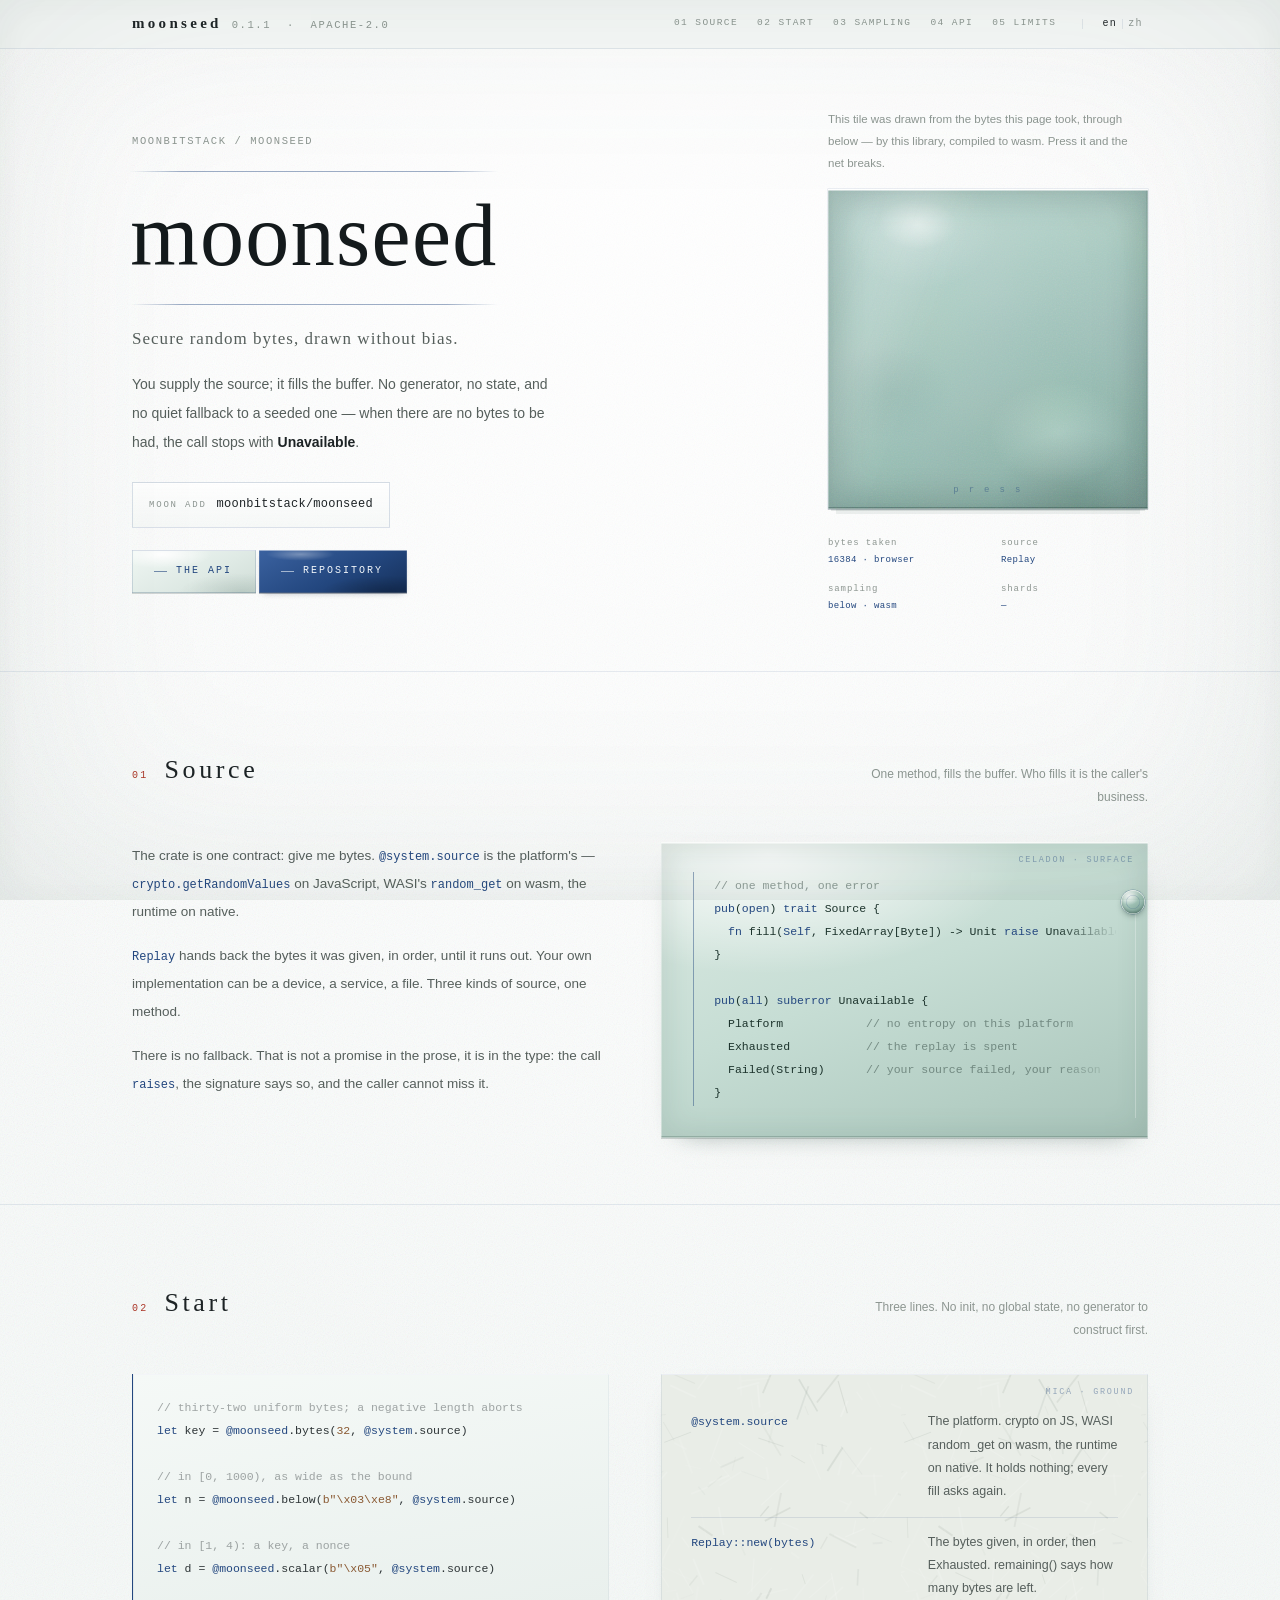
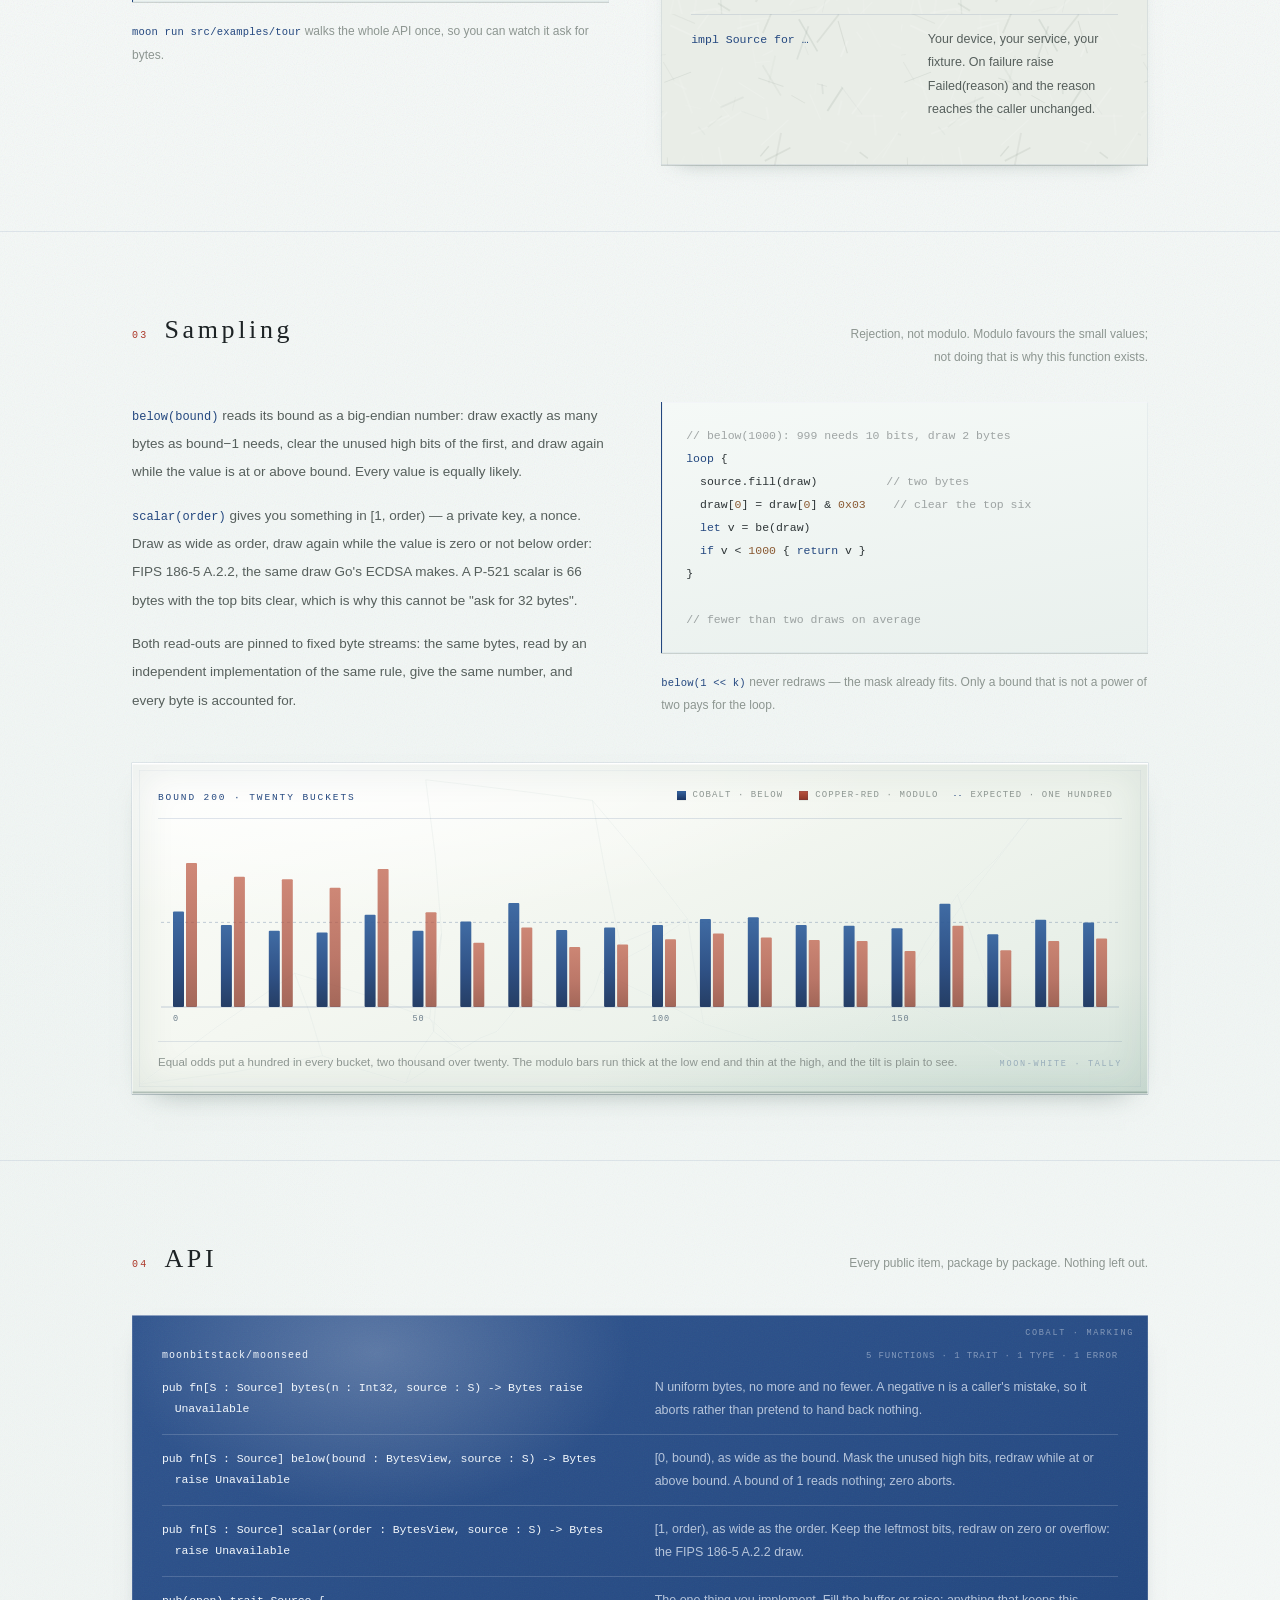
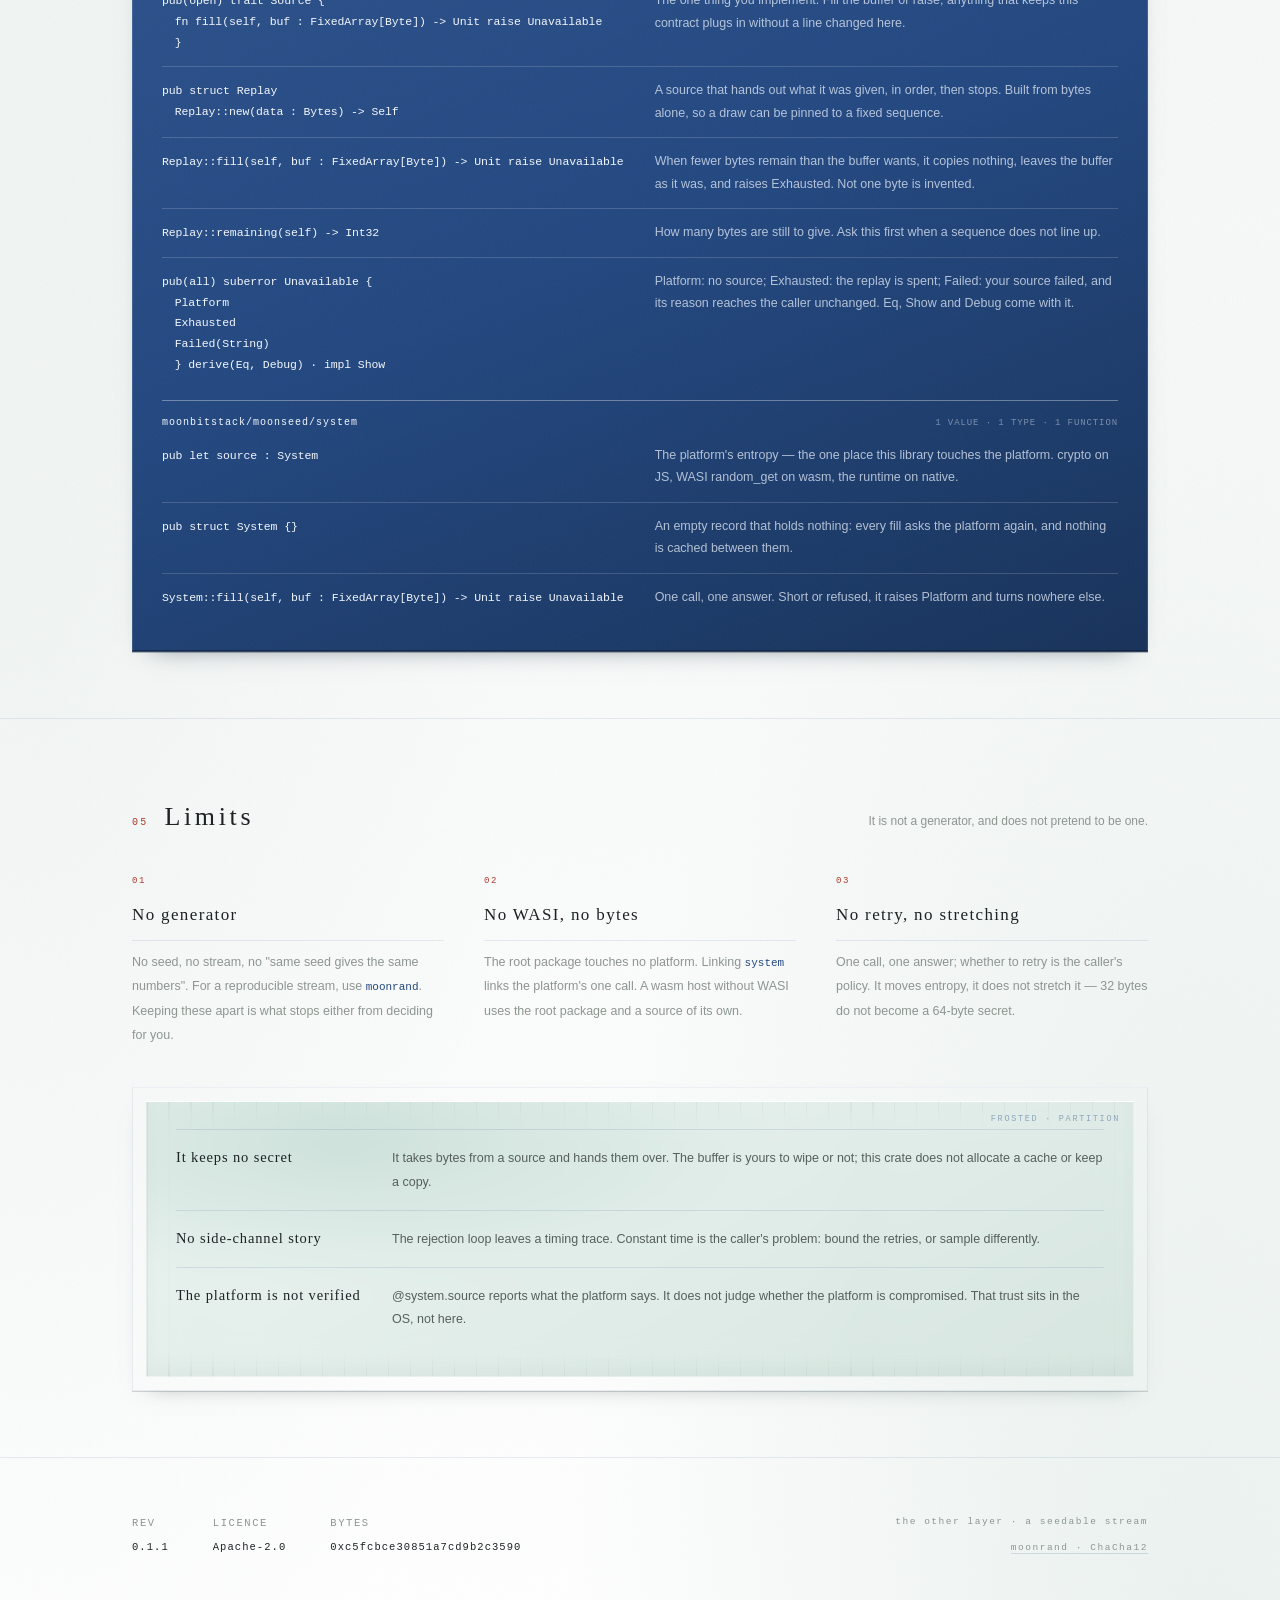
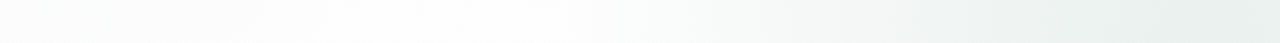
==== commit 511e91d6: "docs(moonseed): the Chinese note calls the tile Ru-ware ice-crackle, and asks for water instead of a" ====
--- a/docs/index.html
+++ b/docs/index.html
@@ -828,7 +828,7 @@
     </div>
 
     <div class="stage">
-      <p class="stage__note" data-zh="这块瓷片由本页取到的字节经 below 抽样画出，画它的是本库编译成的 wasm。按一下，裂纹就散开。">
+      <p class="stage__note" data-zh="这块汝窑冰裂瓷由本页取到的字节经 below 抽样画出，画它的是本库编译成的 wasm。尝试加水，即裂。">
         This tile was drawn from the bytes this page took, through below — by this library,
         compiled to wasm. Press it and the net breaks.
       </p>
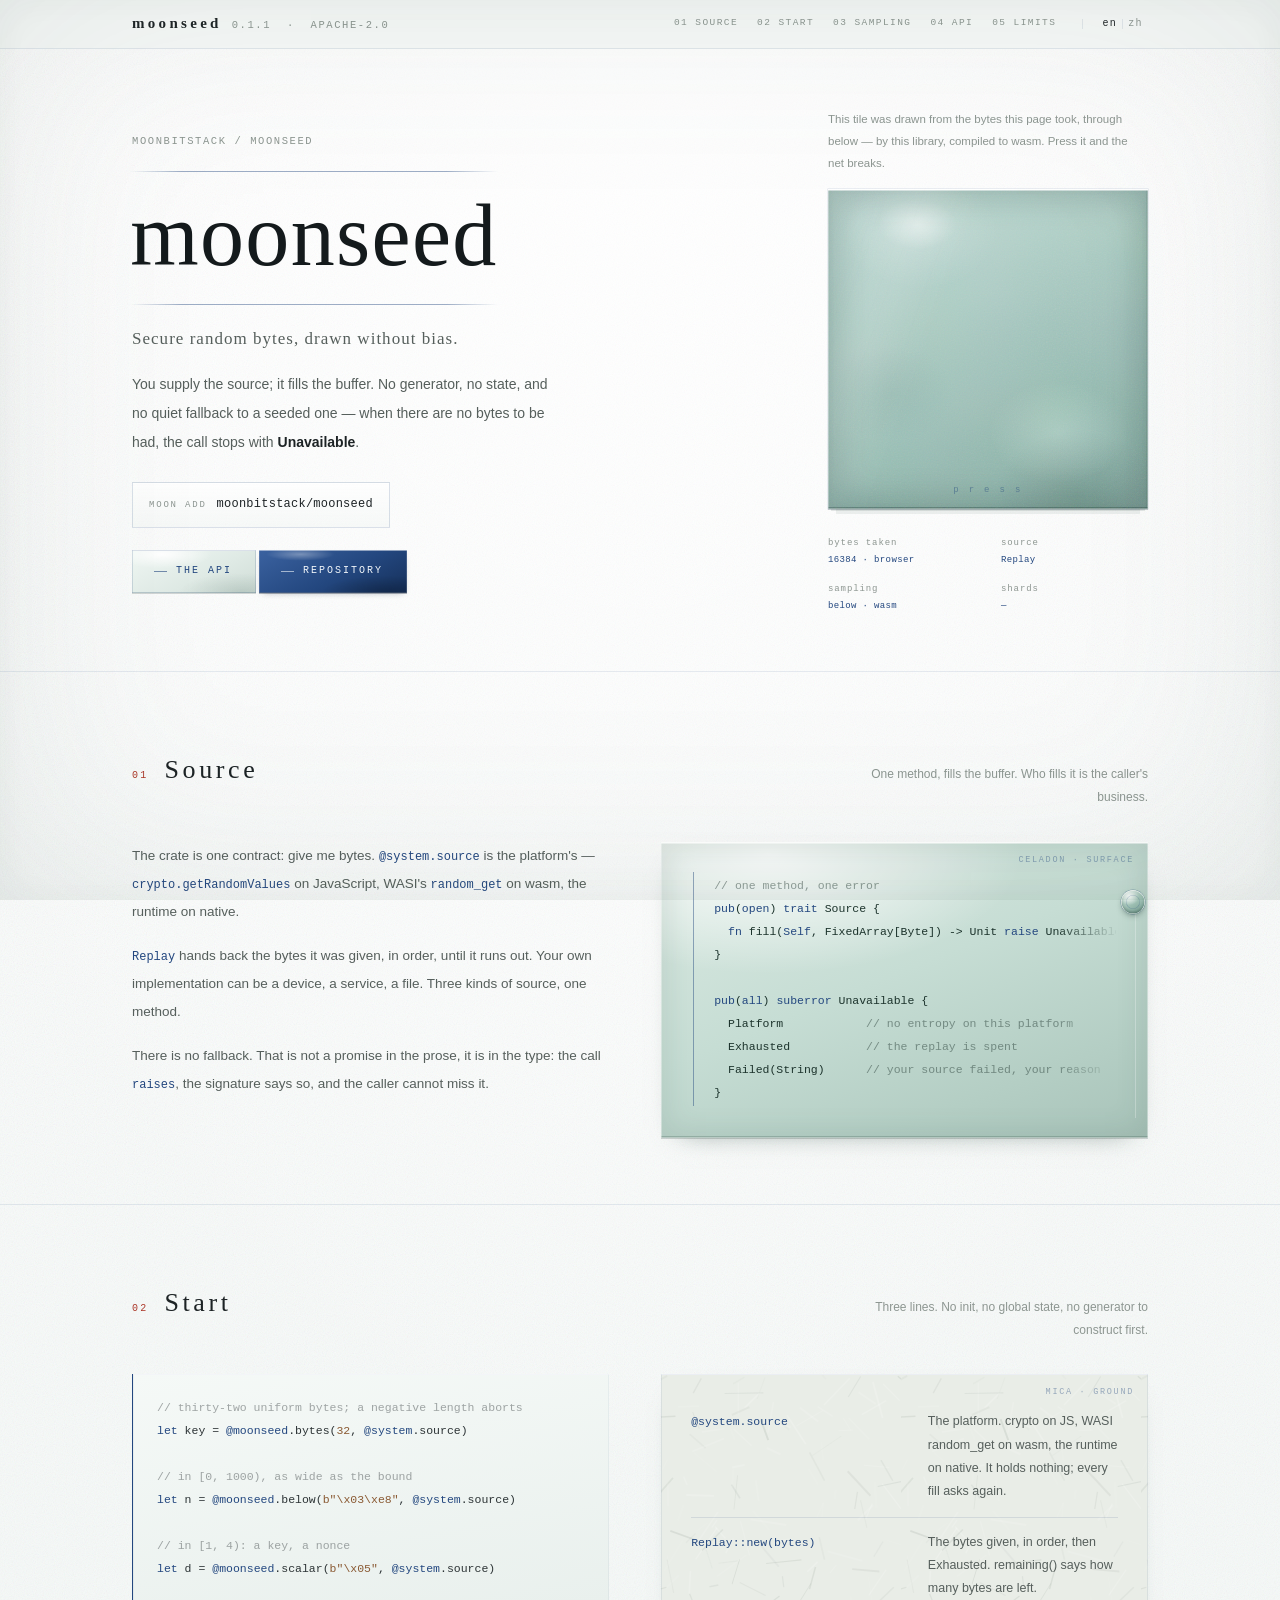
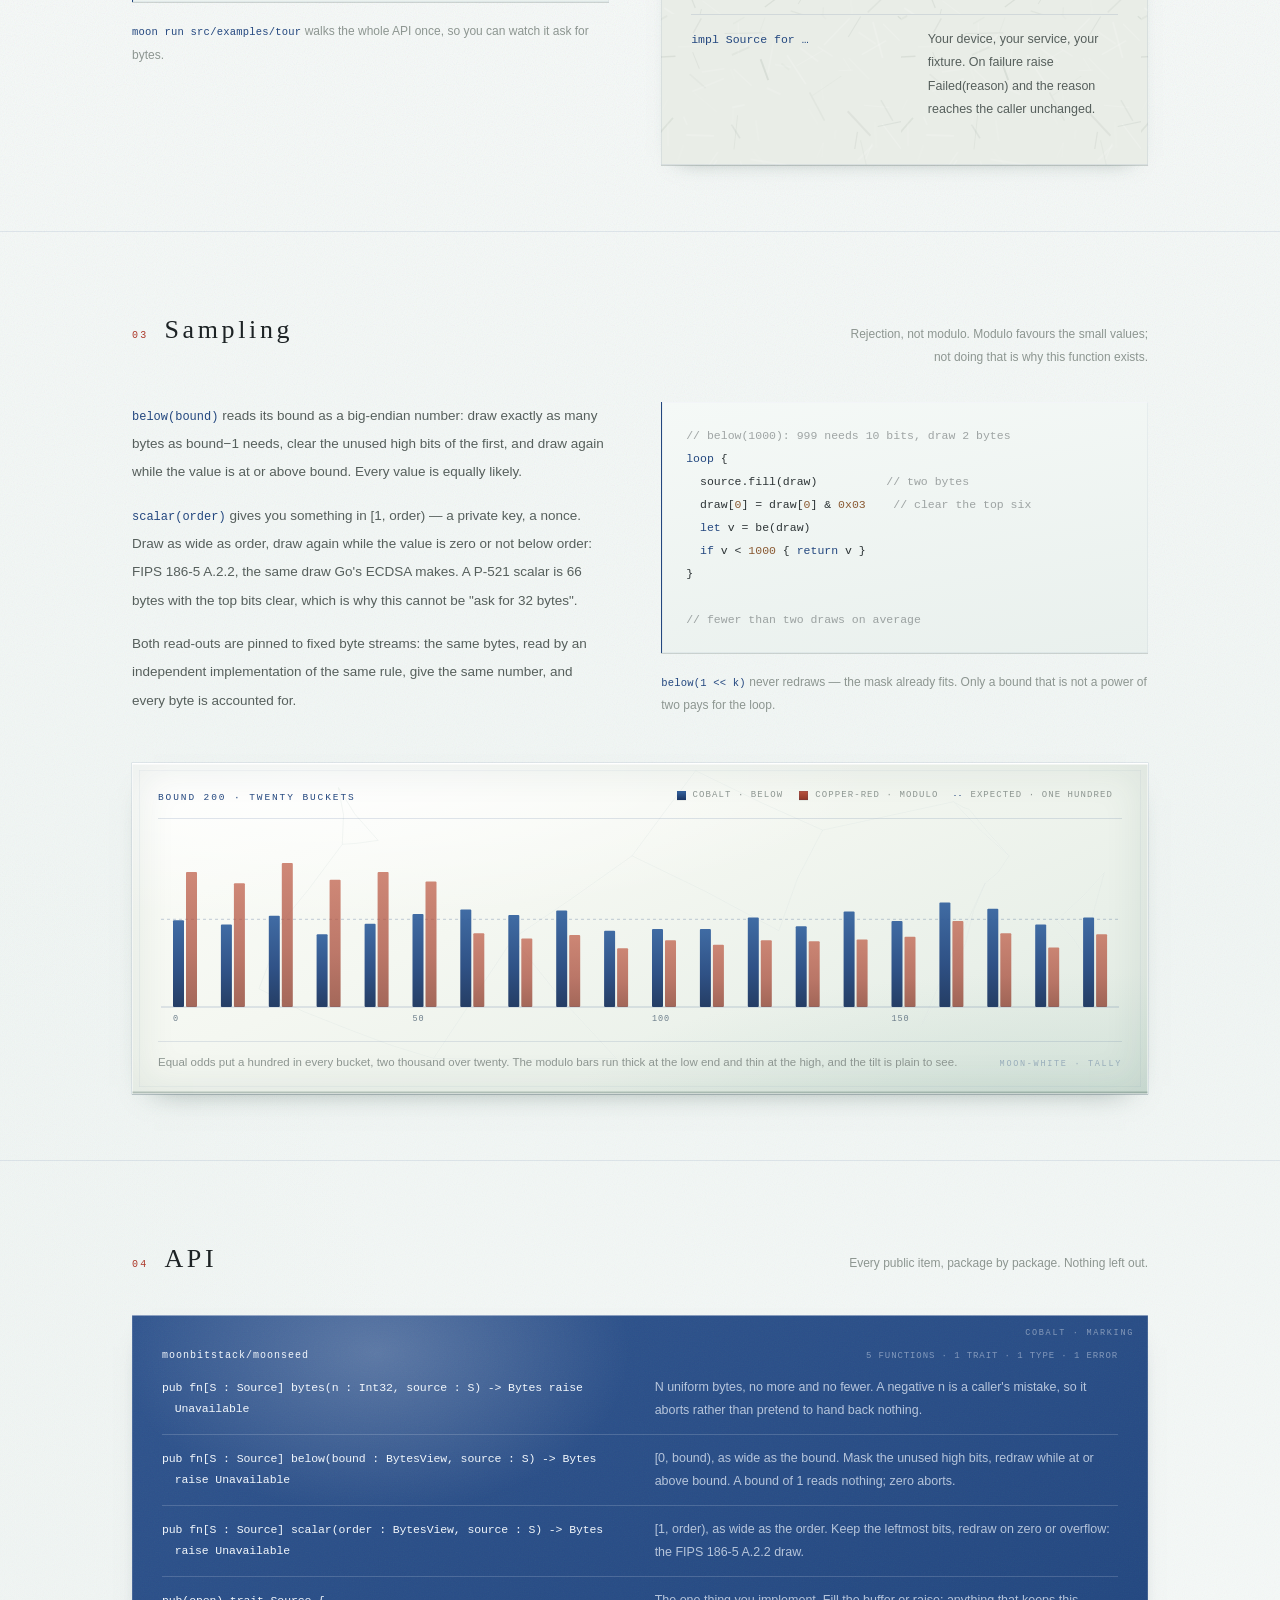
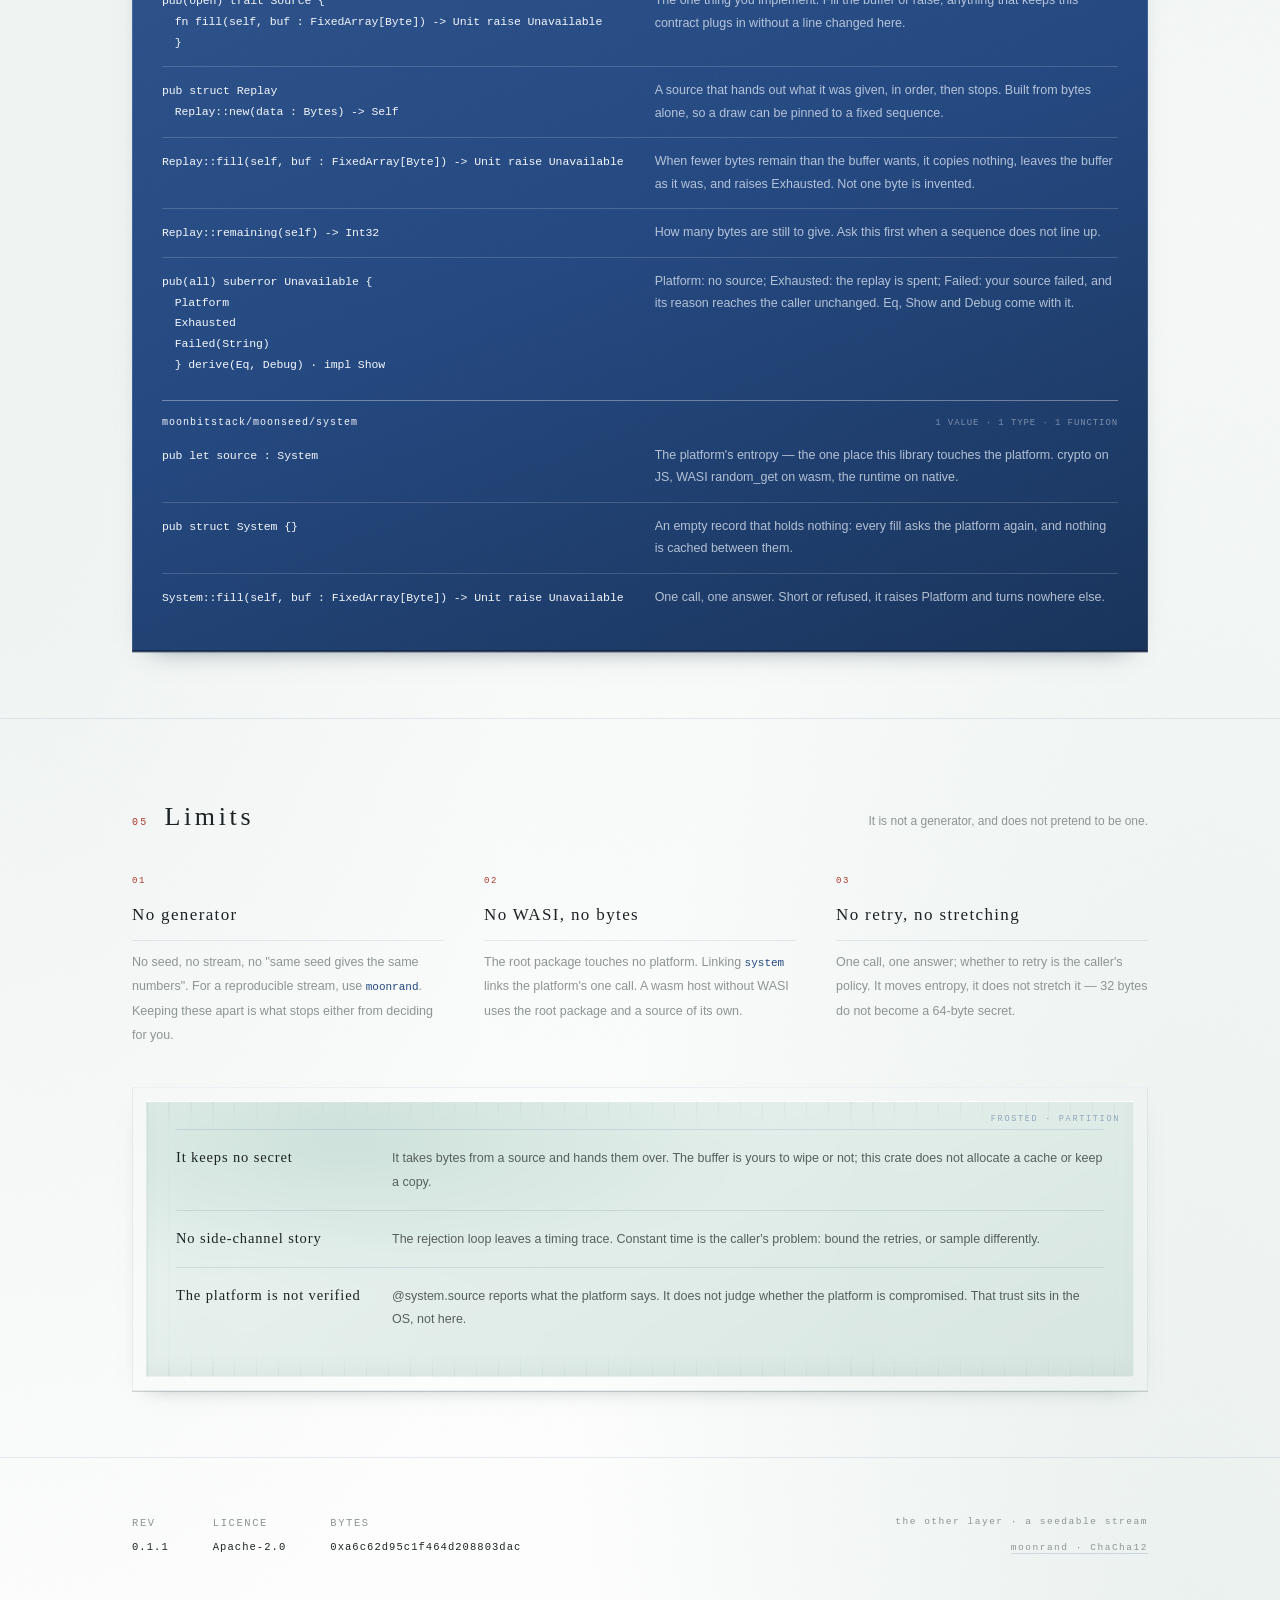
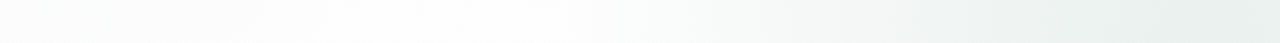
==== commit ee61f1cf: "docs(moonseed): the Chinese note ends 触之即裂, not 尝试加水 The only edit is the last clause of the data-zh" ====
--- a/docs/index.html
+++ b/docs/index.html
@@ -828,7 +828,7 @@
     </div>
 
     <div class="stage">
-      <p class="stage__note" data-zh="这块汝窑冰裂瓷由本页取到的字节经 below 抽样画出，画它的是本库编译成的 wasm。尝试加水，即裂。">
+      <p class="stage__note" data-zh="这块汝窑冰裂瓷由本页取到的字节经 below 抽样画出，画它的是本库编译成的 wasm。触之即裂。">
         This tile was drawn from the bytes this page took, through below — by this library,
         compiled to wasm. Press it and the net breaks.
       </p>
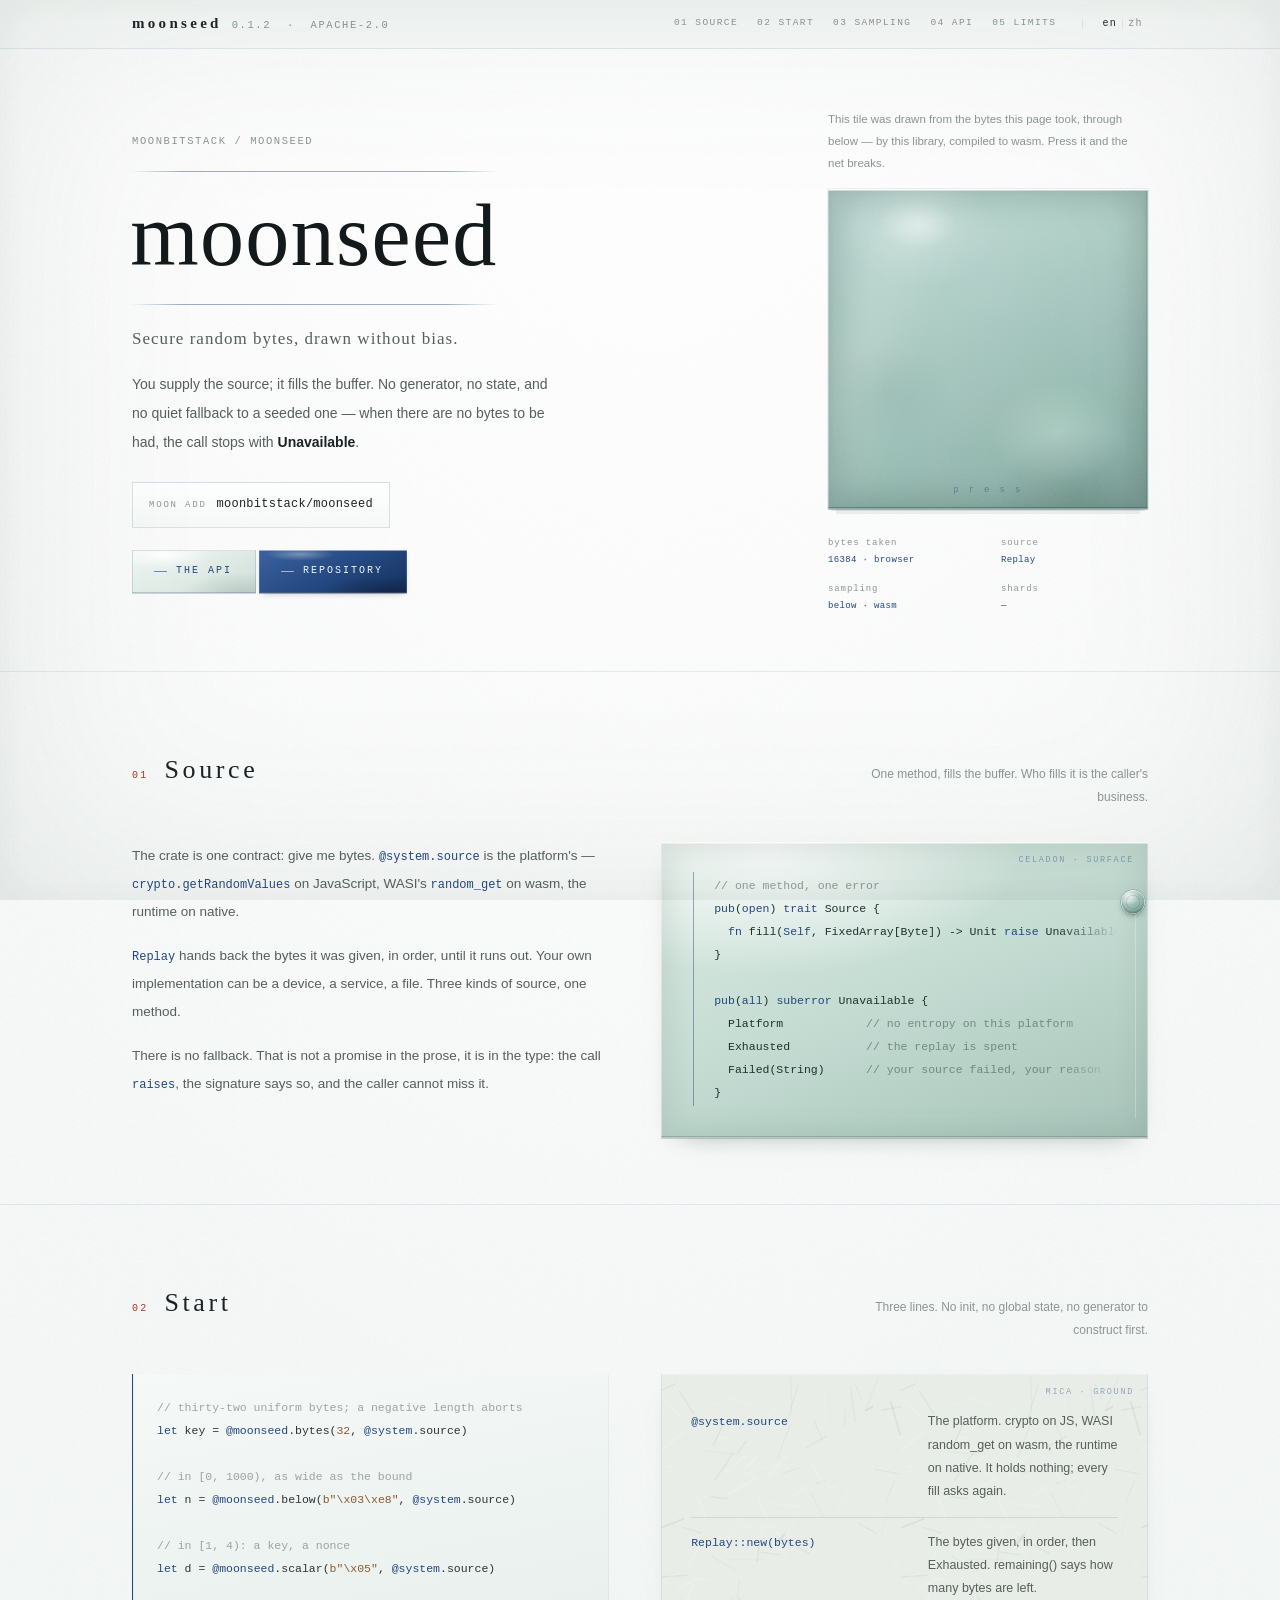
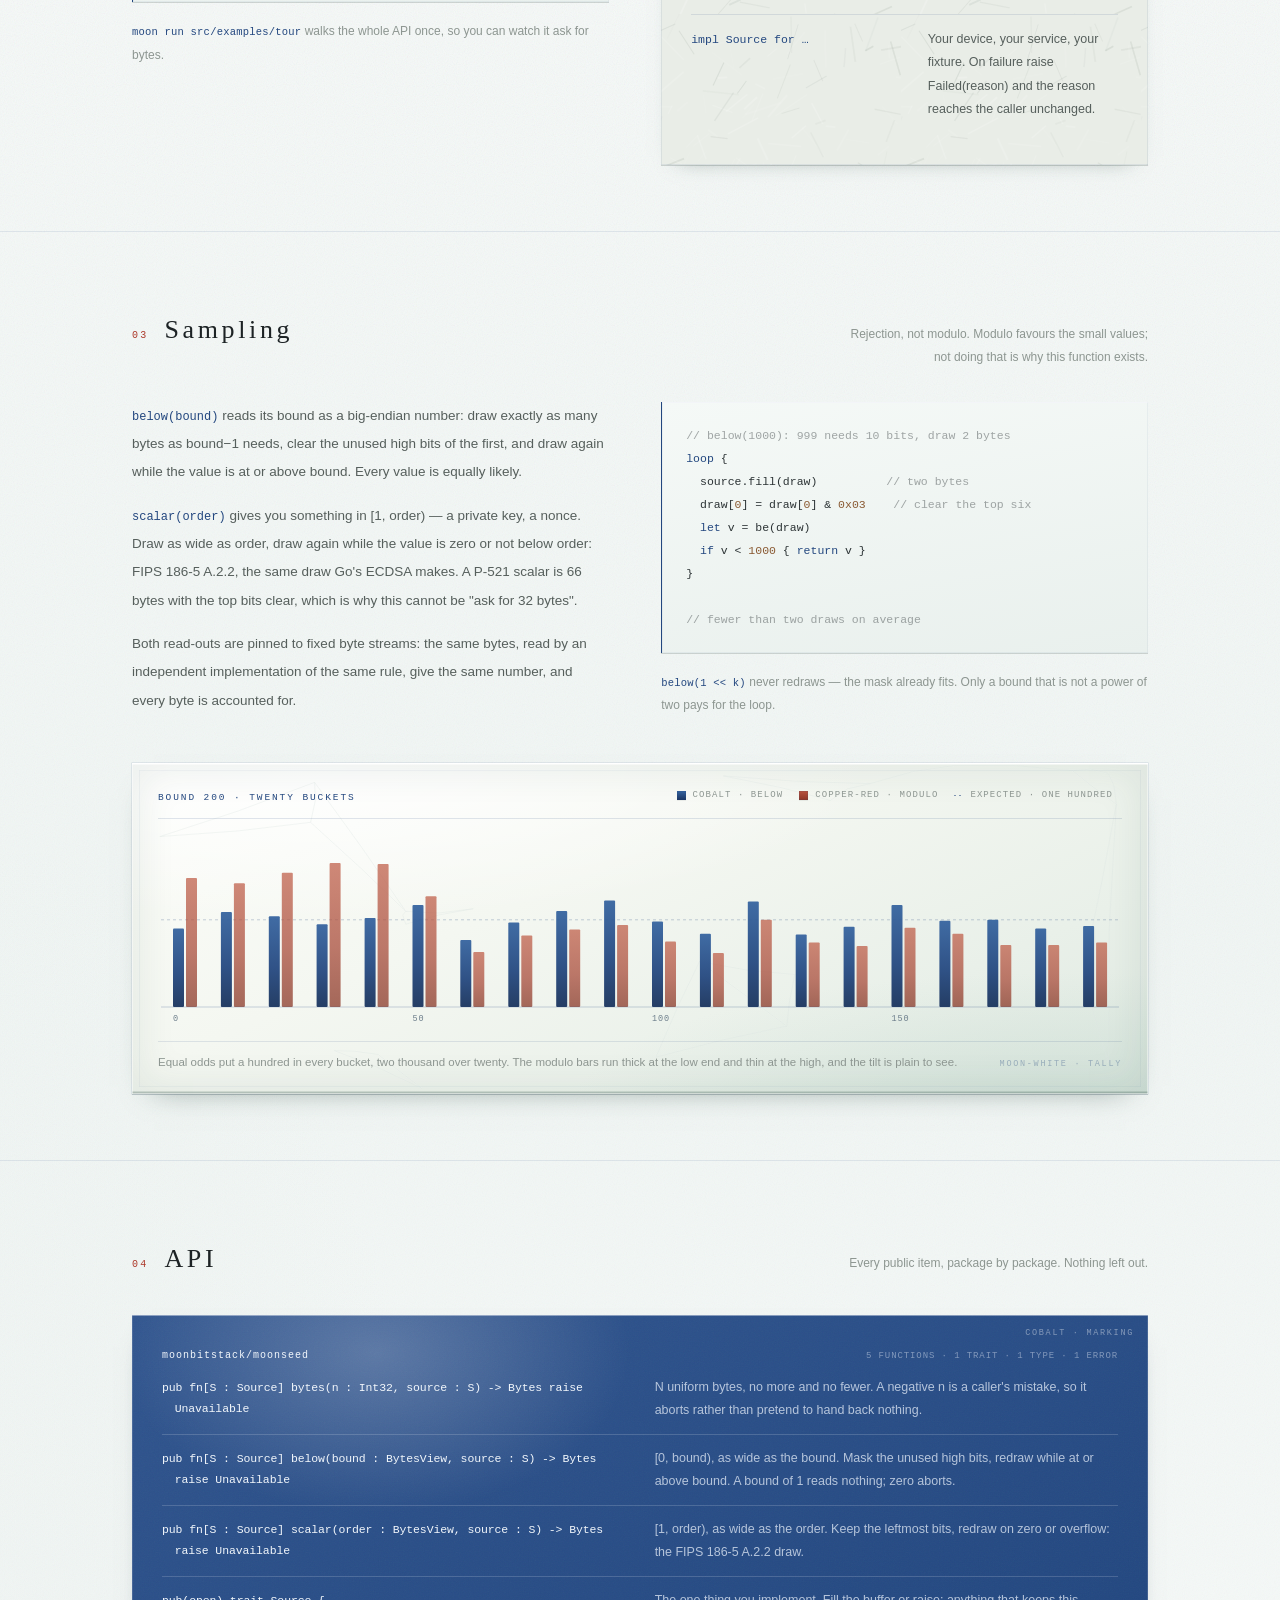
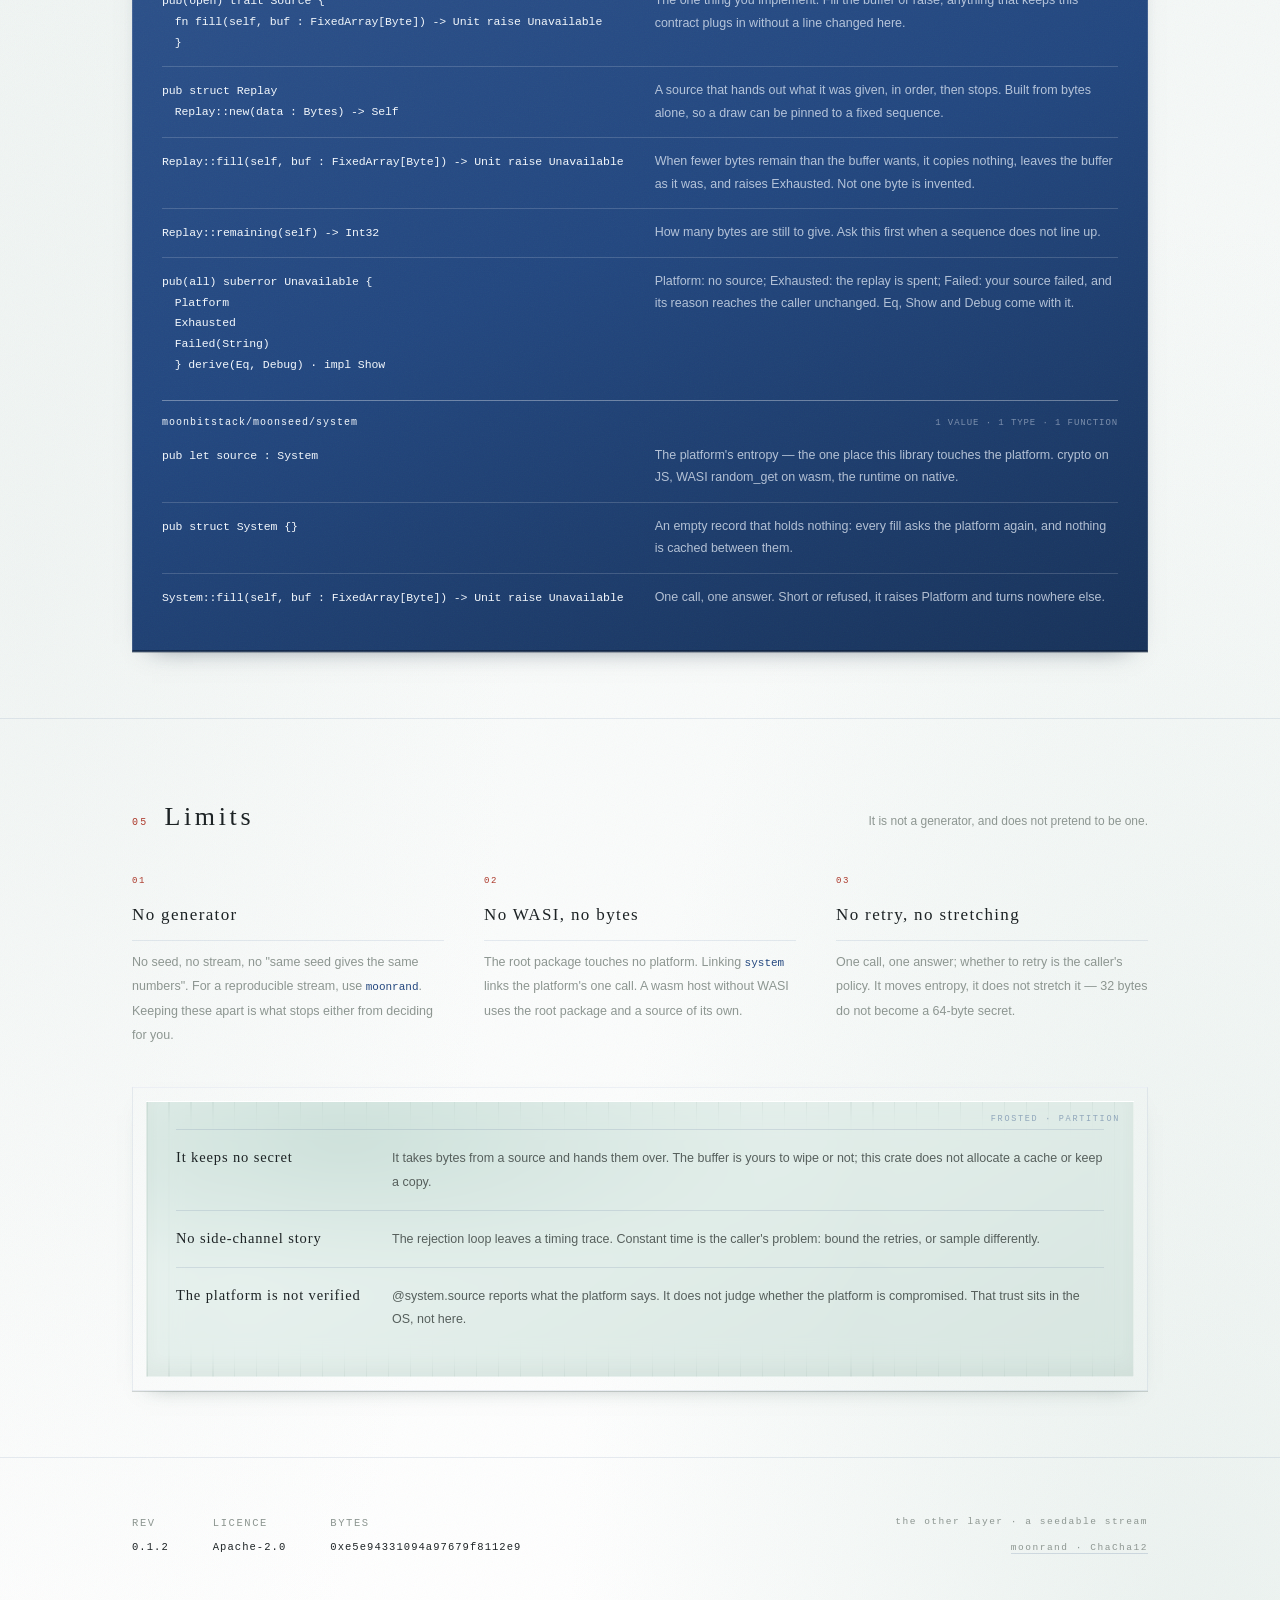
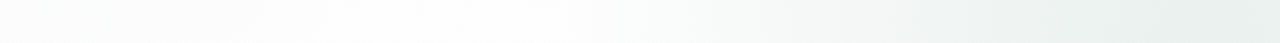
==== commit 3fbe4540: "chore(moonseed): moonseed 0.1.2, with its dependencies at their latest. Signed-off-by: Leo Cheng (he" ====
--- a/docs/index.html
+++ b/docs/index.html
@@ -792,7 +792,7 @@
 <div class="rail">
   <div class="rail__in">
     <div class="rail__brand">
-      <b data-zh="MoonSeed">moonseed</b><span class="mono"><span id="rev-head">0.1.1</span> &nbsp;·&nbsp; Apache-2.0</span>
+      <b data-zh="MoonSeed">moonseed</b><span class="mono"><span id="rev-head">0.1.2</span> &nbsp;·&nbsp; Apache-2.0</span>
     </div>
     <nav class="rail__nav">
       <a href="#source" data-zh="01 来源">01 source</a>
@@ -1136,7 +1136,7 @@
 
 <footer class="foot">
   <div class="sheet foot__in">
-    <div><span class="mono" data-zh="版本">rev</span><b id="rev-value">0.1.1</b></div>
+    <div><span class="mono" data-zh="版本">rev</span><b id="rev-value">0.1.2</b></div>
     <div><span class="mono" data-zh="许可">licence</span><b>Apache-2.0</b></div>
     <div><span class="mono" data-zh="本页字节">bytes</span><b id="foot-seed">—</b></div>
     <div class="foot__next"><span data-zh="另一层 · 可播种的流">the other layer · a seedable stream</span><span><a href="https://moonbitstack.github.io/moonrand/" id="mr-link">moonrand · ChaCha12</a></span></div>
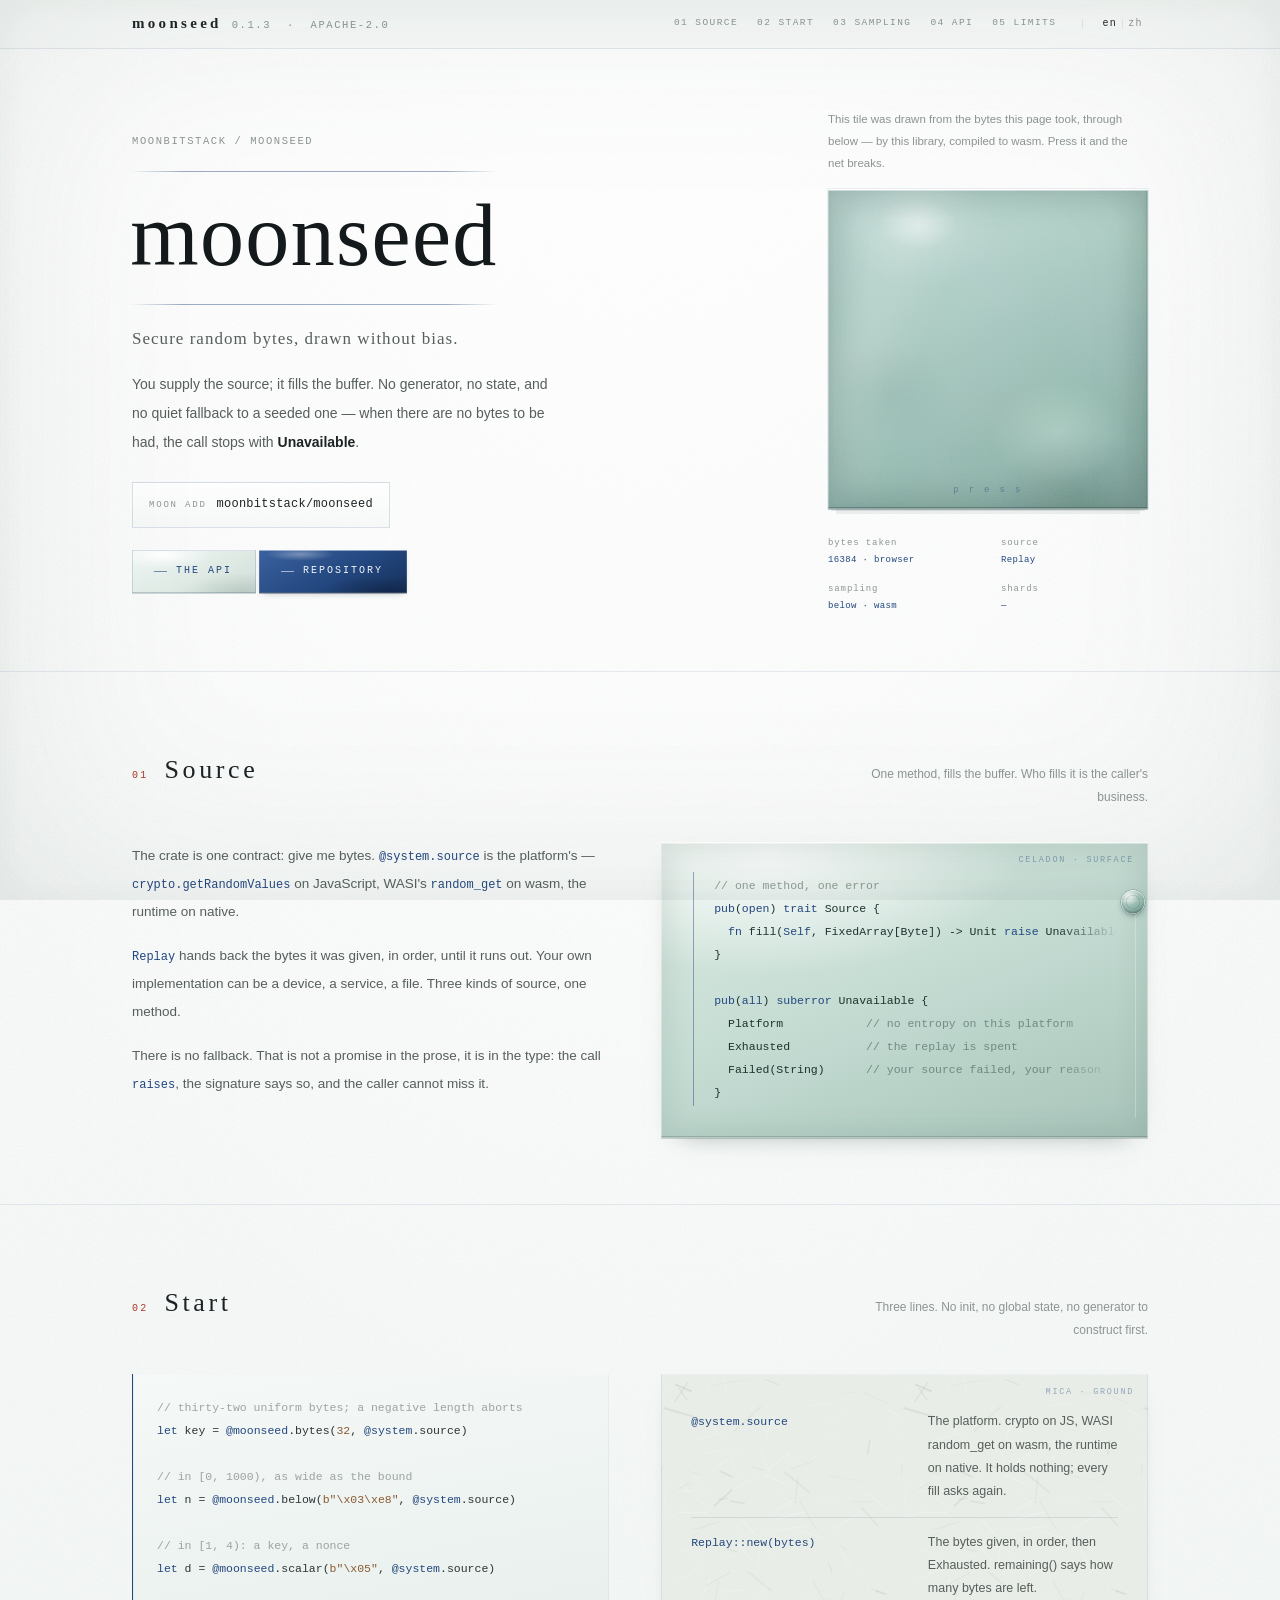
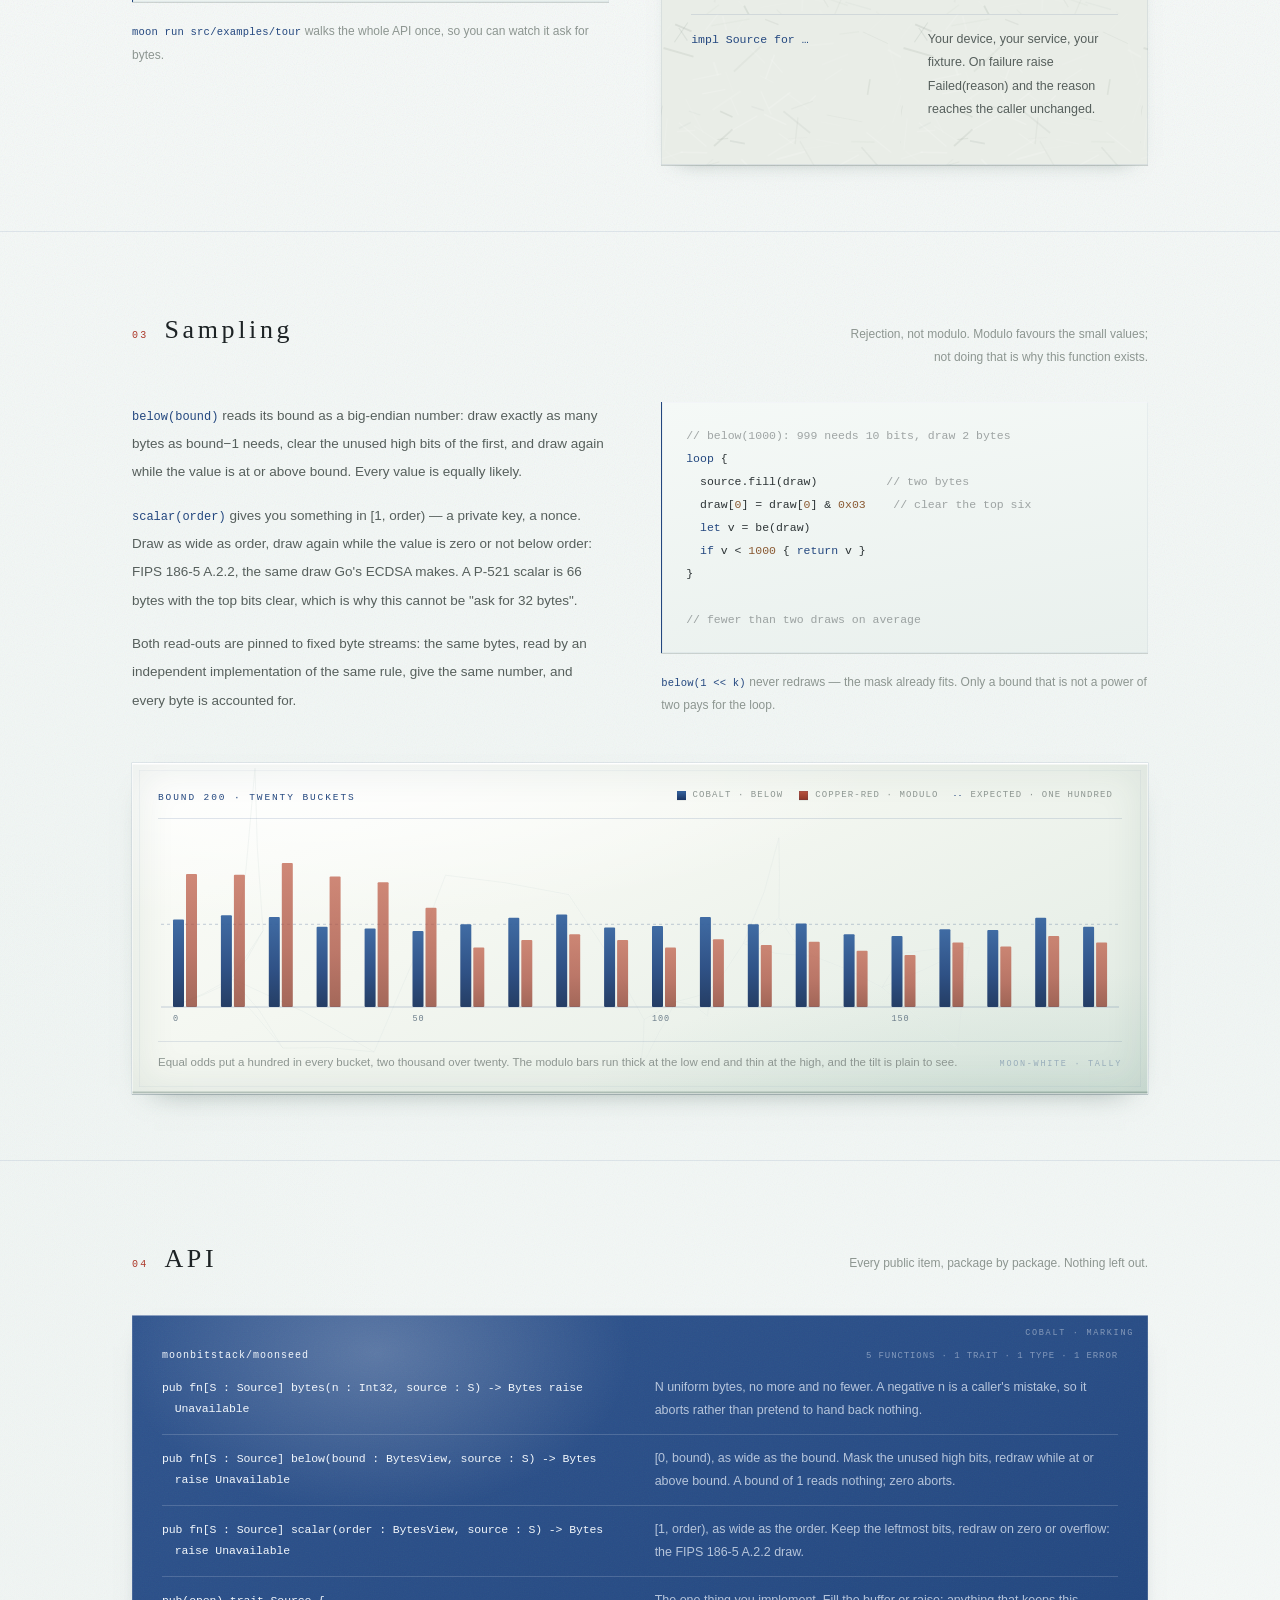
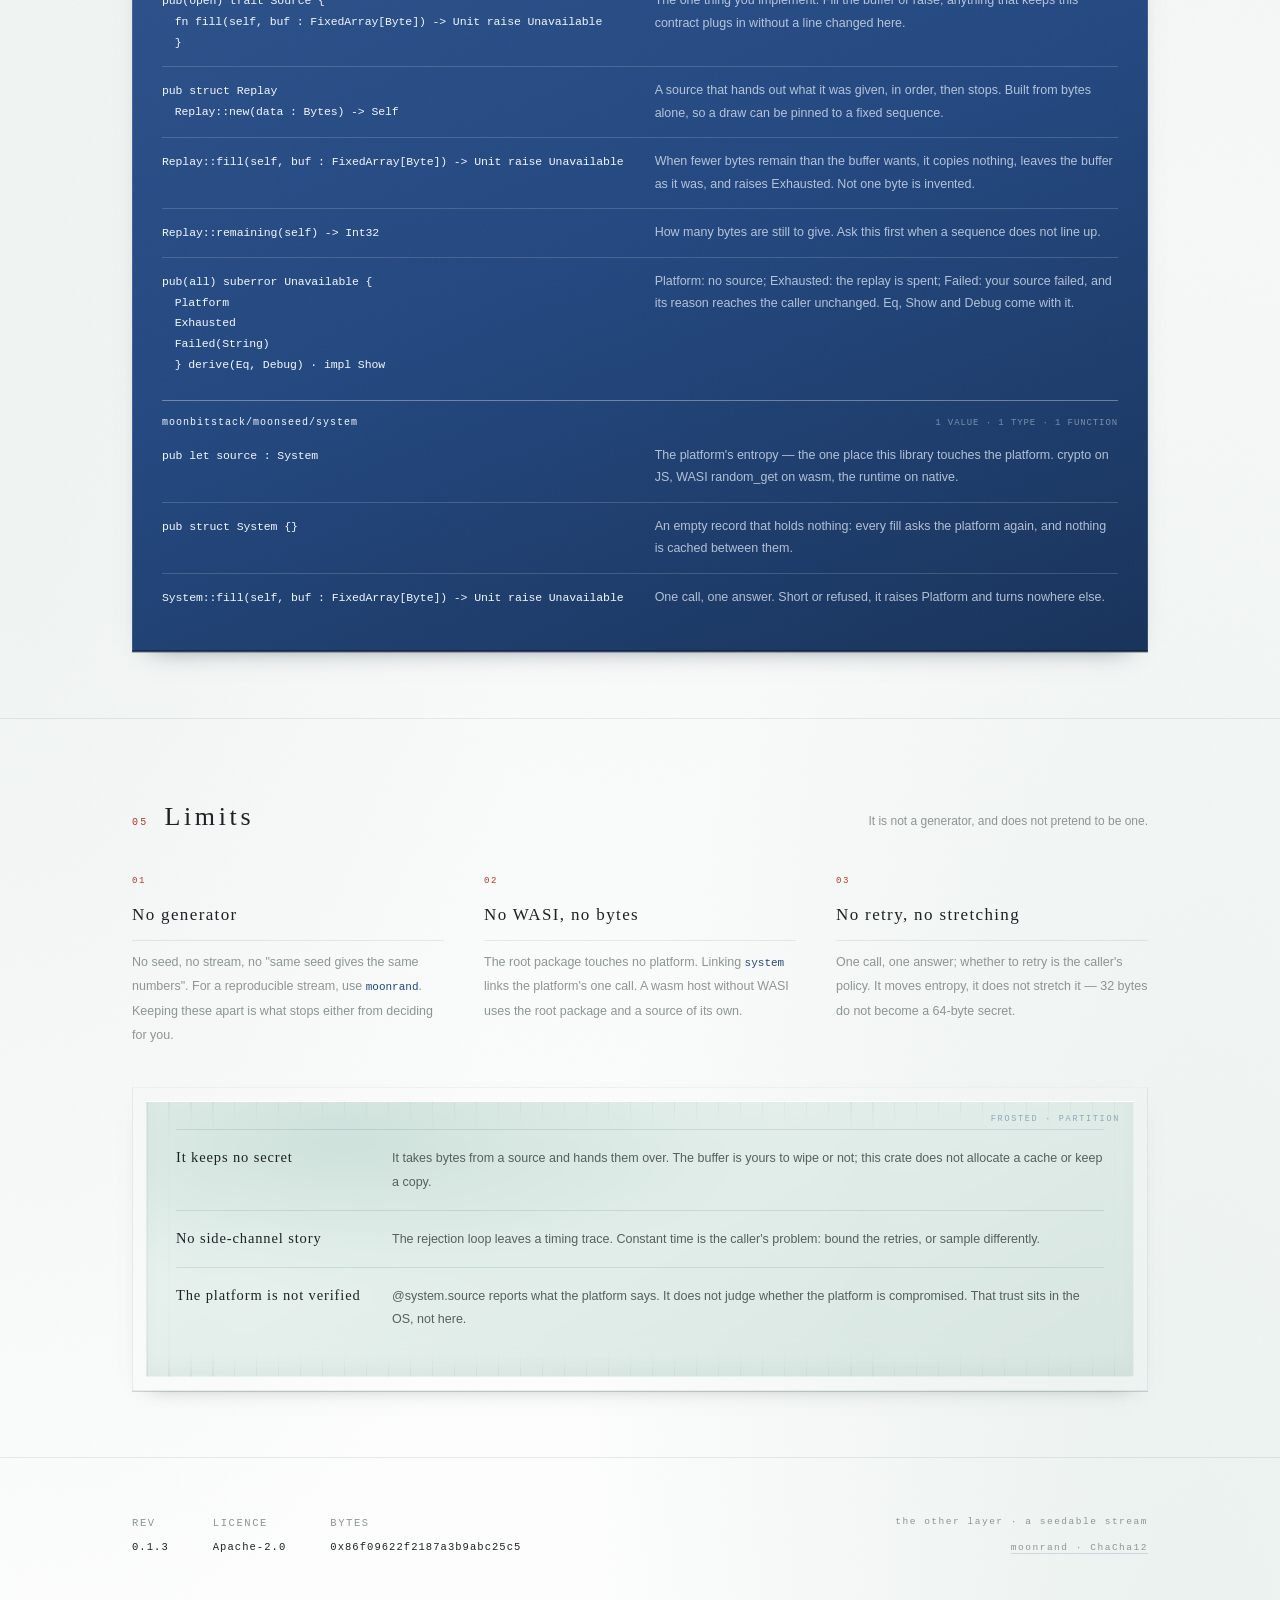
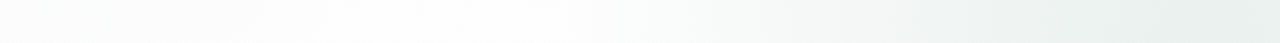
==== commit 831fb6d9: "chore(moonseed): moonseed 0.1.3, with its dependencies at their latest. Signed-off-by: Leo Cheng (he" ====
--- a/docs/index.html
+++ b/docs/index.html
@@ -792,7 +792,7 @@
 <div class="rail">
   <div class="rail__in">
     <div class="rail__brand">
-      <b data-zh="MoonSeed">moonseed</b><span class="mono"><span id="rev-head">0.1.2</span> &nbsp;·&nbsp; Apache-2.0</span>
+      <b data-zh="MoonSeed">moonseed</b><span class="mono"><span id="rev-head">0.1.3</span> &nbsp;·&nbsp; Apache-2.0</span>
     </div>
     <nav class="rail__nav">
       <a href="#source" data-zh="01 来源">01 source</a>
@@ -1136,7 +1136,7 @@
 
 <footer class="foot">
   <div class="sheet foot__in">
-    <div><span class="mono" data-zh="版本">rev</span><b id="rev-value">0.1.2</b></div>
+    <div><span class="mono" data-zh="版本">rev</span><b id="rev-value">0.1.3</b></div>
     <div><span class="mono" data-zh="许可">licence</span><b>Apache-2.0</b></div>
     <div><span class="mono" data-zh="本页字节">bytes</span><b id="foot-seed">—</b></div>
     <div class="foot__next"><span data-zh="另一层 · 可播种的流">the other layer · a seedable stream</span><span><a href="https://moonbitstack.github.io/moonrand/" id="mr-link">moonrand · ChaCha12</a></span></div>
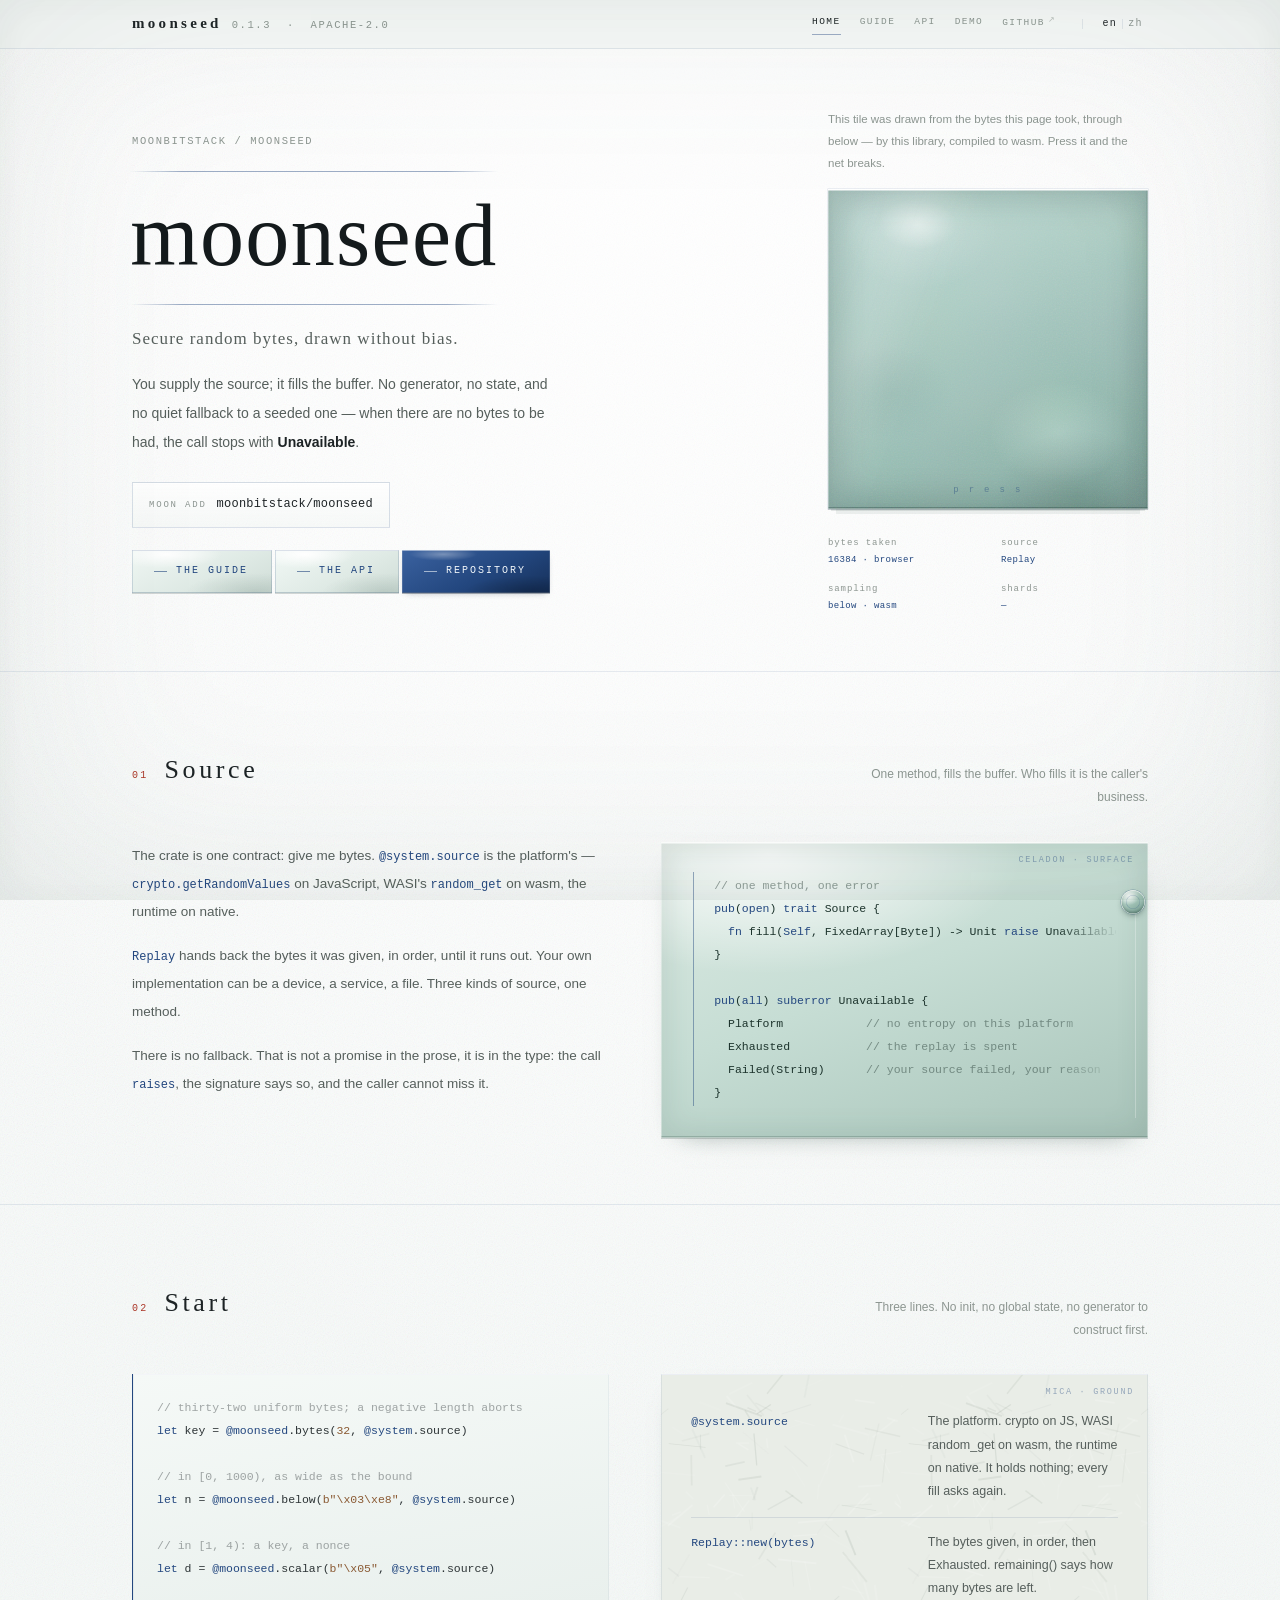
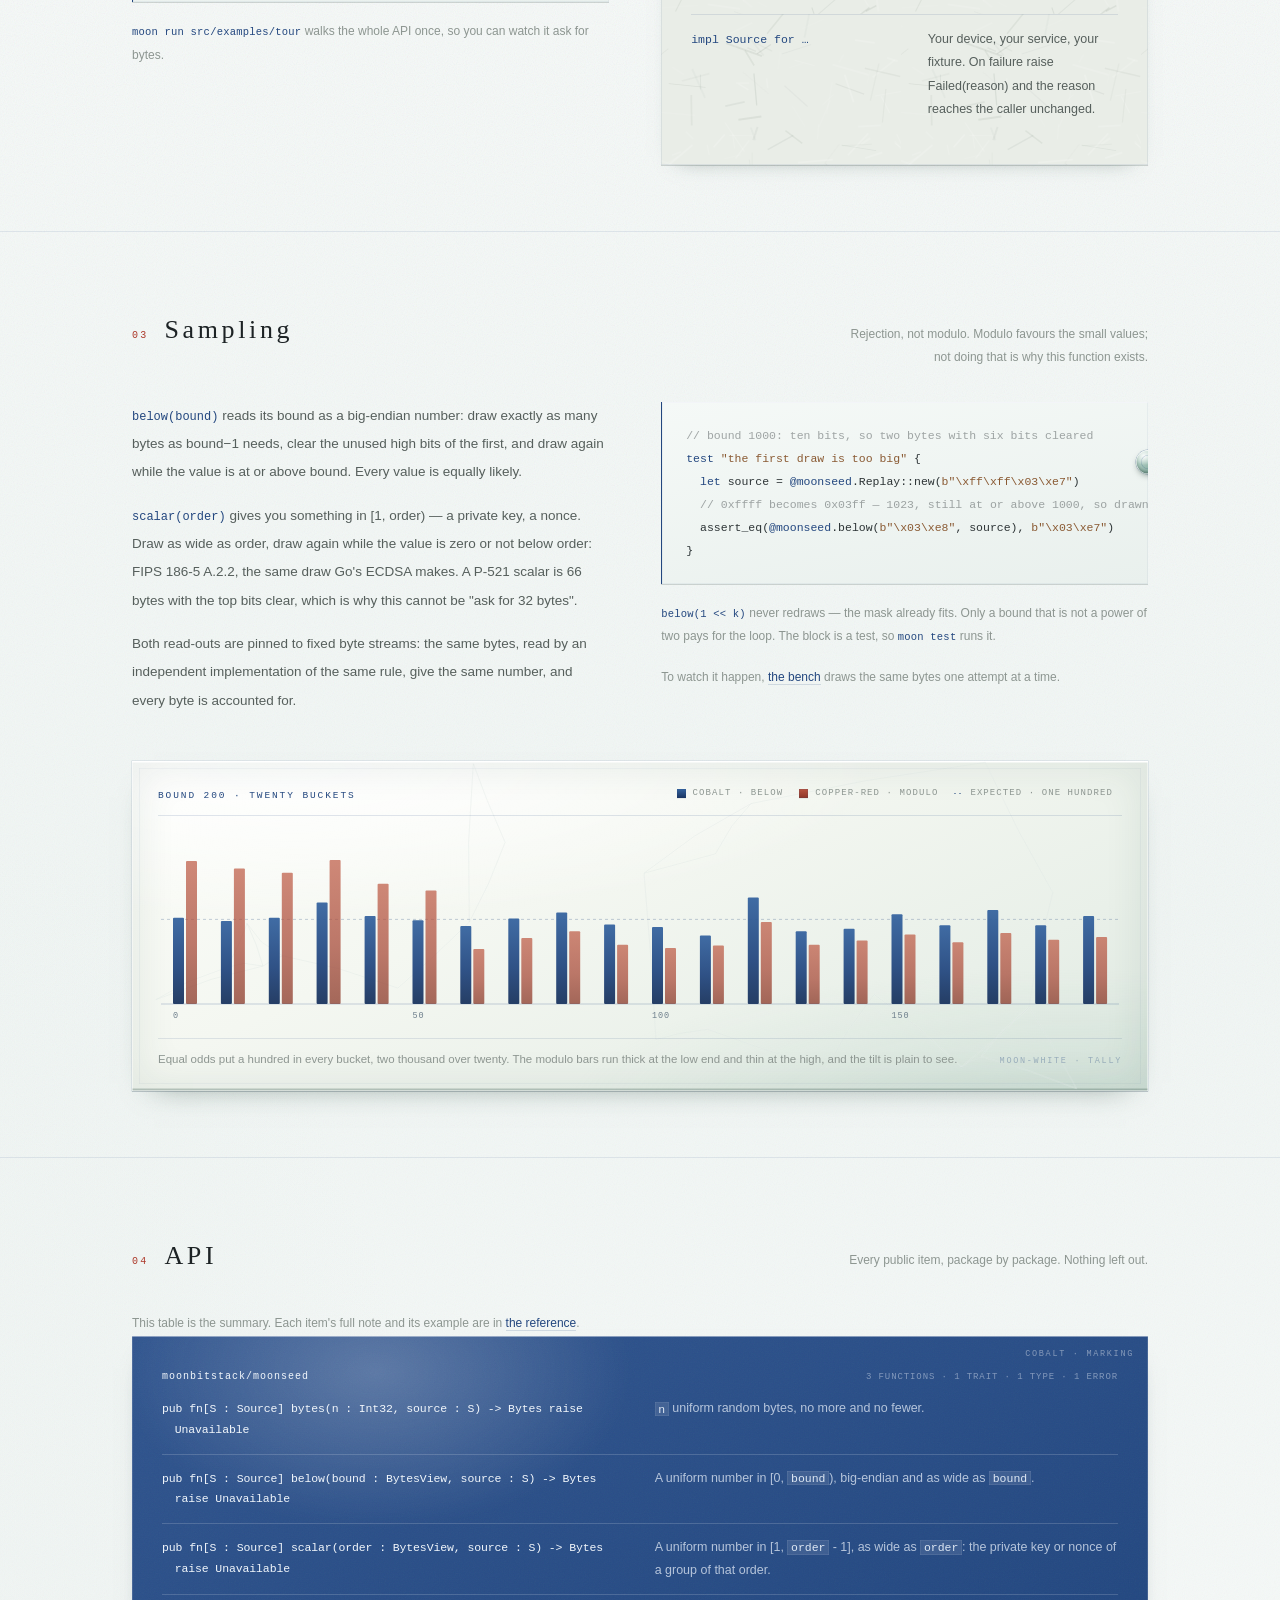
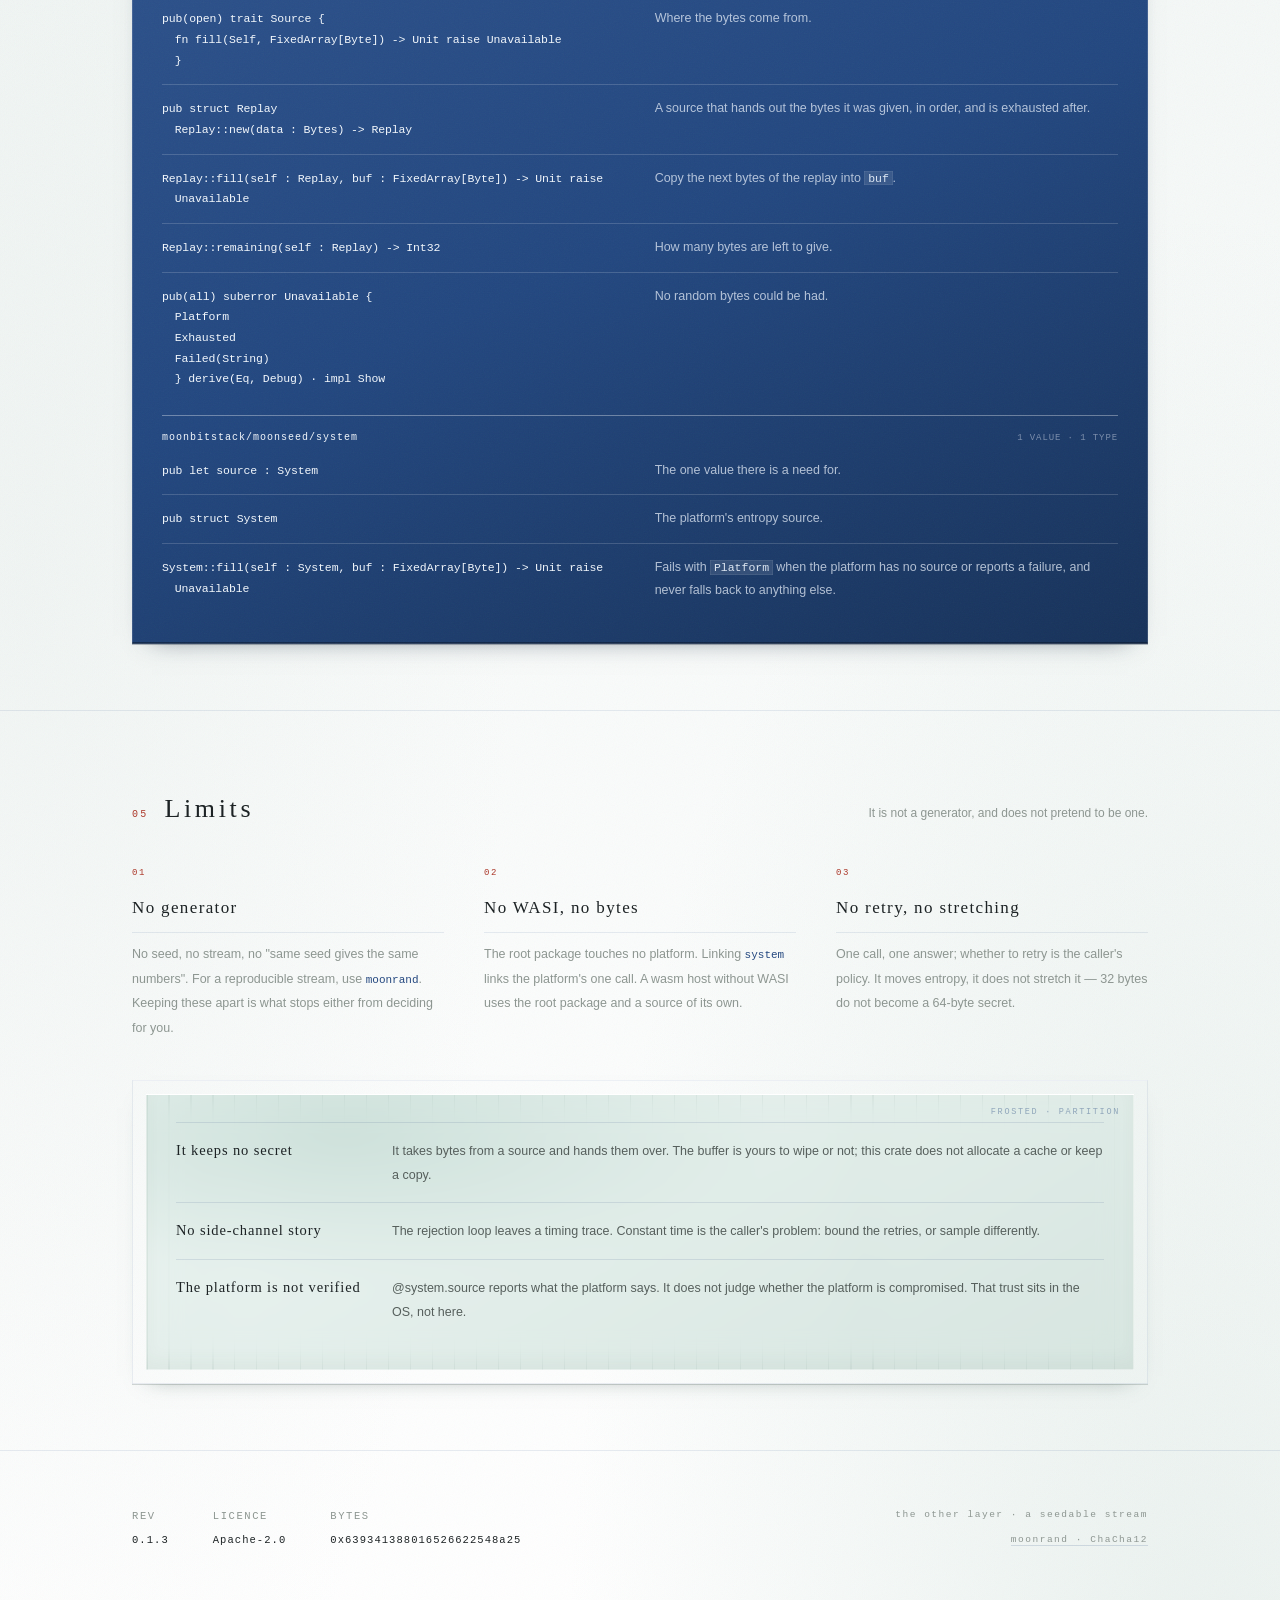
==== commit bf5e1c76: "docs(moonseed): the page becomes four, on one stylesheet: home, guide, reference, bench. The glaze m" ====
--- a/docs/index.html
+++ b/docs/index.html
@@ -5,787 +5,8 @@
 <meta name="description" content="moonseed: secure random bytes and unbiased sampling for MoonBit, over any source you supply. No seeded fallback.">
 <meta name="viewport" content="width=device-width, initial-scale=1">
 <title>moonseed — secure bytes, no seed</title>
-<style>
-/* ============================================================
-   MoonSeed moonseed — a library page, glazed
-   胎是这张纸，釉是这些面：青瓷承代码，云母承来源，青花承接口，毛玻璃承边界。
-   规矩：圆角恒为 0；线恒为 0.5px；影恒为硬边；
-        全站只有一个强调色（青花钴），朱砂只盖在"已经发生的事"上。
-   ============================================================ */
-
-:root{
-  --slab:      #F7F9F8;
-  --slab-2:    #F1F5F3;
-  --slab-3:    #E7EDEA;
-  --porcelain: #FCFEFD;
-  --celadon:   #A9C9BB;
-  --celadon-d: #83A696;
-  --cobalt:    #23477F;
-  --cobalt-2:  #3C63A2;
-  --ink:       #1D2325;
-  --ink-2:     #565F5C;
-  --ink-3:     #8D9691;
-  --cinnabar:  #AC382A;
-
-  --line:      rgba(35,71,127,.16);
-  --line-soft: rgba(35,71,127,.10);
-  --hard:      rgba(48,68,60,.20);
-
-  --serif: "Source Han Serif SC","Noto Serif SC","Songti SC","STSong","SimSun",serif;
-  --kai:   "Kaiti SC","STKaiti","KaiTi","Songti SC",serif;
-  --sans:  "Inter","Helvetica Neue","PingFang SC","Microsoft YaHei",sans-serif;
-  --mono:  "JetBrains Mono","Cascadia Mono","SFMono-Regular","Consolas",monospace;
-
-  --press-in:  62ms  cubic-bezier(.3,.9,.4,1);
-  --press-out: 218ms cubic-bezier(.2,1.6,.35,1);
-}
-
-*{box-sizing:border-box;margin:0;padding:0}
-html,body{ overflow-x:hidden; max-width:100% }
-html, button, input, textarea, select{ font-variant-ligatures:no-contextual }
-
-body{
-  background-color:#FFFFFF;
-  background-image:
-    radial-gradient(120% 64% at 50% -6%, #FFFFFF 0%, rgba(255,255,255,0) 58%),
-    radial-gradient(84% 56% at 94% 104%, rgba(146,184,170,.20), rgba(255,255,255,0) 60%),
-    radial-gradient(66% 48% at 2% 78%, rgba(186,204,198,.13), rgba(255,255,255,0) 58%),
-    linear-gradient(180deg, rgba(255,255,255,.6) 0%, rgba(238,244,242,.85) 52%, rgba(255,255,255,.9) 100%),
-    url("data:image/svg+xml,%3Csvg xmlns='http://www.w3.org/2000/svg' width='160' height='160'%3E%3Cfilter id='n'%3E%3CfeTurbulence type='fractalNoise' baseFrequency='0.9' numOctaves='4' stitchTiles='stitch'/%3E%3C/filter%3E%3Crect width='160' height='160' filter='url(%23n)' opacity='0.42'/%3E%3C/svg%3E");
-  color:var(--ink);
-  font-family:var(--sans);
-  font-size:15px;
-  line-height:1.85;
-  -webkit-font-smoothing:antialiased;
-}
-/* 釉面外沿的暗角：一块板，不是一张纸 */
-body::after{
-  content:''; position:fixed; inset:0; pointer-events:none; z-index:60;
-  box-shadow:inset 0 0 220px rgba(70,96,86,.10), inset 0 0 40px rgba(70,96,86,.05);
-}
-
-::selection{ background:rgba(35,71,127,.14) }
-
-/* ---------- 滚动条：一条釉，不用系统那一根灰 ---------- */
-::-webkit-scrollbar{ width:11px; height:11px }
-::-webkit-scrollbar-button{ display:none; width:0; height:0 }
-::-webkit-scrollbar-track{
-  background:#F1F5F3;
-  box-shadow:inset .5px 0 0 rgba(35,71,127,.07);
-}
-::-webkit-scrollbar-thumb{
-  background:
-    linear-gradient(180deg, rgba(255,255,255,.5), rgba(255,255,255,0) 44%),
-    linear-gradient(180deg,#B4CEC4,#94B4A8);
-  box-shadow:
-    inset 0 0 0 .5px rgba(35,71,127,.22),
-    inset 0 1px 0 rgba(255,255,255,.7),
-    inset 0 -1px 0 rgba(48,68,60,.16);
-}
-::-webkit-scrollbar-thumb:hover{
-  background:
-    linear-gradient(180deg, rgba(255,255,255,.58), rgba(255,255,255,0) 44%),
-    linear-gradient(180deg,#C0D6CD,#A1C0B4);
-}
-::-webkit-scrollbar-corner{ background:#F1F5F3 }
-/* Firefox 只认标准属性；Chrome 走上面那套伪元素，别让它退回系统滚动条 */
-@supports not selector(::-webkit-scrollbar){
-  html{ scrollbar-width:thin; scrollbar-color:#A6C3B7 #F1F5F3 }
-}
-
-/* 中文的按钮与注记：衬线字，才配得上那两个字的重 */
-body[data-lang="zh"] .btn{ font-family:var(--serif); font-size:12px; letter-spacing:.22em }
-body[data-lang="zh"] .btn i{ width:14px; opacity:.5 }
-/* 中文双线：字前字后各一道 */
-body[data-lang="zh"] .btn span{ display:inline-flex; align-items:center; gap:9px }
-body[data-lang="zh"] .btn span::after{
-  content:''; display:block; width:14px; height:.5px;
-  background:currentColor; opacity:.5; margin-left:-1px;
-}
-body[data-lang="zh"] .rail__nav a{ font-family:var(--serif); font-size:10.5px; letter-spacing:.14em }
-body[data-lang="zh"] .stage__cap div{ font-size:9.5px; letter-spacing:.06em }
-body[data-lang="zh"] .stage__cap b{ font-size:10px; letter-spacing:.01em }
-
-a:focus-visible, .lang button:focus-visible{
-  outline:.5px solid var(--cobalt); outline-offset:3px;
-}
-.lang button{ border-radius:0 }
-
-.mono{
-  font-family:var(--mono);
-  font-size:10.5px; letter-spacing:.15em; text-transform:uppercase;
-  color:var(--ink-3);
-}
-
-.sheet{ max-width:1080px; margin:0 auto; padding:0 32px }
-
-/* ---------- 顶栏 ---------- */
-.rail{
-  position:sticky; top:0; z-index:50;
-  background:rgba(247,249,248,.92);
-  backdrop-filter:blur(4px);
-  border-bottom:.5px solid var(--line-soft);
-}
-.rail__in{
-  max-width:1080px; margin:0 auto; padding:0 32px;
-  height:48px; display:flex; align-items:center; gap:20px;
-}
-.rail__brand{ display:flex; align-items:baseline; gap:10px }
-.rail__brand b{
-  font-family:var(--serif); font-weight:600; font-size:15px; letter-spacing:.22em;
-}
-.rail__nav{ margin-left:auto; display:flex; gap:19px }
-.rail__nav a{
-  font-family:var(--mono); font-size:9.5px; letter-spacing:.15em;
-  color:var(--ink-3); text-decoration:none; text-transform:uppercase;
-  padding-bottom:2px; border-bottom:.5px solid transparent;
-  transition:color .15s, border-color .15s;
-}
-.rail__nav a:hover{ color:var(--cobalt); border-color:var(--cobalt) }
-
-/* 语言开关 */
-.lang{ display:flex; align-items:center; margin-left:6px;
-  border-left:.5px solid var(--line-soft); padding-left:14px }
-.lang button{
-  border:0; background:none; padding:0 5px; cursor:pointer;
-  font-family:var(--mono); font-size:10px; letter-spacing:.14em; line-height:1;
-  color:var(--ink-3); transition:color .12s;
-}
-.lang button:hover{ color:var(--cobalt) }
-.lang button.is-on{ color:var(--ink) }
-.lang button + button{ border-left:.5px solid var(--line-soft) }
-
-/* ============================================================
-   一颗瓷片 —— 页面上唯一的交互原语
-   ============================================================ */
-.tile{
-  position:relative;
-  border:0; padding:0; margin:0;
-  color:var(--ink);
-  font:inherit; text-align:left;
-  cursor:pointer;
-  -webkit-tap-highlight-color:transparent;
-  background:
-    radial-gradient(72% 58% at 24% 10%, #FFFFFF 0%, rgba(255,255,255,0) 56%),
-    radial-gradient(80% 72% at 88% 98%, rgba(88,118,108,.20), transparent 62%),
-    linear-gradient(152deg,#F1F8F5,#DFEAE5 58%,#D0DDD7);
-  box-shadow:
-    inset 0 0 0 .5px rgba(35,71,127,.28),
-    inset 0 1px 0 #FFFFFF,
-    inset 0 -.5px 0 rgba(88,118,108,.40),
-    0 1px 0 rgba(48,68,60,.24),
-    0 3px 7px -4px rgba(50,80,70,.30);
-  transform:translateY(0);
-  transition:transform var(--press-out), box-shadow var(--press-out);
-  will-change:transform;
-  overflow:hidden;
-}
-.tile:hover{
-  transform:translateY(-1px);
-  box-shadow:
-    inset 0 0 0 .5px rgba(35,71,127,.32),
-    inset 0 1px 0 #FFFFFF,
-    inset 0 -.5px 0 rgba(96,124,114,.34),
-    0 2px 0 var(--hard);
-}
-.tile:active{
-  transform:translateY(1.5px) scale(.995);
-  transition:transform var(--press-in), box-shadow var(--press-in);
-  box-shadow:
-    inset 0 0 0 .5px rgba(35,71,127,.16),
-    inset 0 1px 2px rgba(80,104,96,.16);
-}
-.tile:focus-visible{ outline:.5px solid var(--cobalt); outline-offset:2px }
-
-/* ============================================================
-   首屏
-   ============================================================ */
-.hero{ padding:60px 0 0 }
-.hero__in{
-  display:grid; grid-template-columns:minmax(0,1fr) auto;
-  gap:64px; align-items:center;
-}
-.hero__eyebrow{ margin-bottom:20px }
-
-/* 全小写的字，上下各一条装饰线；换成 MoonSeed 就不需要了 */
-.wm{
-  display:inline-block; position:relative;
-  font-family:var(--serif); font-weight:400;
-  font-size:clamp(50px,7.2vw,88px);
-  line-height:1; letter-spacing:.015em;
-  color:#141A1C;
-  padding:.24em 0 .28em;
-  margin-left:-.02em;
-}
-.wm::before,.wm::after{
-  content:''; position:absolute; left:0; right:0; height:.5px;
-  background:linear-gradient(90deg,
-    rgba(35,71,127,0) 0%, rgba(35,71,127,.44) 14%,
-    rgba(35,71,127,.44) 86%, rgba(35,71,127,0) 100%);
-}
-.wm::before{ top:0 }
-.wm::after{ bottom:0 }
-body[data-lang="zh"] .wm::before,
-body[data-lang="zh"] .wm::after{ display:none }
-body[data-lang="zh"] .wm{ letter-spacing:.03em; padding:.18em 0 }
-
-.hero__sub{
-  margin-top:18px; font-family:var(--serif); font-size:17px;
-  letter-spacing:.06em; color:var(--ink-2);
-}
-.hero__lede{
-  margin:16px 0 0; max-width:min(31em,100%);
-  font-size:14px; line-height:2.05; color:var(--ink-2);
-}
-.hero__lede b{ color:var(--ink); font-weight:600 }
-
-.install{
-  margin-top:26px; display:inline-flex; align-items:baseline; gap:10px;
-  padding:10px 16px 11px;
-  border:.5px solid var(--line);
-  background:linear-gradient(180deg, rgba(255,255,255,.78), rgba(241,245,243,.5));
-  box-shadow:inset 0 1px 0 #fff;
-  font-family:var(--mono); font-size:12px; letter-spacing:.02em; color:var(--ink);
-}
-.install span{ font-size:9px; letter-spacing:.2em; text-transform:uppercase; color:var(--ink-3) }
-
-.hero__acts{ margin-top:22px; display:flex; gap:3px }
-.btn{
-  padding:12px 24px 12px 22px;
-  font-family:var(--mono); font-size:10px; letter-spacing:.2em;
-  text-transform:uppercase; color:var(--cobalt);
-  display:inline-flex; align-items:center; gap:9px;
-  text-decoration:none;
-  box-shadow:
-    inset 0 0 0 .5px rgba(35,71,127,.34),
-    inset 0 1px 0 #FFFFFF,
-    inset 0 -.5px 0 rgba(110,134,126,.28),
-    0 1px 0 var(--hard);
-}
-.btn i{ display:block; width:13px; height:.5px; background:currentColor; opacity:.6 }
-.btn--ink{
-  color:#F2F7FB;
-  background:
-    radial-gradient(34% 22% at 28% 10%, rgba(255,255,255,.34), rgba(255,255,255,0) 68%),
-    radial-gradient(70% 62% at 86% 98%, rgba(6,20,40,.38), transparent 62%),
-    linear-gradient(152deg,#3B62A0,#23477F 56%,#16305A);
-  box-shadow:
-    inset 0 0 0 .5px rgba(255,255,255,.30),
-    inset 0 1px 0 rgba(255,255,255,.40),
-    inset 0 -.5px 0 rgba(6,20,40,.55),
-    0 1px 0 rgba(24,40,60,.34),
-    0 3px 7px -4px rgba(24,40,60,.40);
-}
-.btn--ink:hover{ color:#FFFFFF }
-
-/* 那块瓷 */
-.stage{ display:flex; flex-direction:column; align-items:center }
-.stage__note{
-  margin-bottom:14px; width:100%; max-width:320px; text-align:left;
-  font-size:11.5px; line-height:1.9; color:var(--ink-3);
-  text-wrap:pretty;
-}
-.gtile{
-  position:relative; width:320px; height:320px;
-  border:0; padding:0; cursor:crosshair;
-  -webkit-tap-highlight-color:transparent;
-  background:
-    radial-gradient(100% 100% at 50% 48%, rgba(255,255,255,0) 56%, rgba(56,92,84,.10) 86%, rgba(42,74,68,.17) 100%),
-    radial-gradient(32% 24% at 29% 13%, rgba(255,255,255,.20), rgba(255,255,255,0) 76%),
-    radial-gradient(14% 9% at 28% 11%, rgba(255,255,255,.42), rgba(255,255,255,0) 88%),
-    radial-gradient(30% 22% at 72% 76%, rgba(206,232,224,.34), transparent 72%),
-    radial-gradient(26% 20% at 20% 64%, rgba(126,166,154,.24), transparent 74%),
-    radial-gradient(40% 32% at 78% 96%, rgba(48,86,78,.20), transparent 64%),
-    linear-gradient(158deg,#BDD8D2 0%, #A9C9C1 38%, #94B8AF 70%, #82A79E 100%);
-  box-shadow:
-    inset 0 0 0 .5px rgba(255,255,255,.62),
-    inset 0 1.5px 0 rgba(255,255,255,.98),
-    inset 0 -2px 0 rgba(36,68,60,.40),
-    inset -1.5px 0 0 rgba(36,68,60,.18),
-    inset 0 0 30px 12px rgba(34,66,58,.20),
-    inset 0 0 6px 0 rgba(34,66,58,.10),
-    0 0 0 .5px rgba(35,71,127,.16),
-    0 1px 0 rgba(48,68,60,.22),
-    0 5px 0 -3px rgba(70,96,86,.14),
-    0 13px 0 -8px rgba(70,96,86,.09);
-  transition:transform var(--press-out), box-shadow var(--press-out);
-  overflow:hidden;
-}
-.gtile:active{ transform:translateY(1.5px) }
-.gtile:focus-visible{ outline:.5px solid var(--cobalt); outline-offset:4px }
-
-.gtile__grain{
-  position:absolute; inset:0; pointer-events:none;
-  background-image:
-    url("data:image/svg+xml,%3Csvg xmlns='http://www.w3.org/2000/svg' width='180' height='180'%3E%3Cfilter id='g'%3E%3CfeTurbulence type='fractalNoise' baseFrequency='0.72' numOctaves='3' stitchTiles='stitch'/%3E%3C/filter%3E%3Crect width='180' height='180' filter='url(%23g)'/%3E%3C/svg%3E"),
-    url("data:image/svg+xml,%3Csvg xmlns='http://www.w3.org/2000/svg' width='240' height='240'%3E%3Cfilter id='c'%3E%3CfeTurbulence type='fractalNoise' baseFrequency='0.013' numOctaves='2' stitchTiles='stitch'/%3E%3C/filter%3E%3Crect width='240' height='240' filter='url(%23c)'/%3E%3C/svg%3E");
-  background-size:180px 180px, 100% 100%;
-  opacity:.38; mix-blend-mode:soft-light;
-}
-.gtile::before{
-  content:''; position:absolute; left:-2%; top:-26%; width:26%; height:152%;
-  transform:rotate(20deg);
-  background:linear-gradient(90deg, rgba(255,255,255,0), rgba(255,255,255,.13) 46%, rgba(255,255,255,0));
-  filter:blur(18px); pointer-events:none;
-}
-.gtile svg{ position:absolute; inset:0; width:100%; height:100%; pointer-events:none }
-
-.gtile__hint{
-  position:absolute; left:0; right:0; bottom:14px; text-align:center;
-  font-family:var(--mono); font-size:9px; letter-spacing:.26em;
-  color:rgba(35,71,127,.46); pointer-events:none;
-  transition:opacity .18s;
-}
-.gtile.is-cracked .gtile__hint{ opacity:0; visibility:hidden }
-.gtile.is-quaked{ animation:quake .13s linear 2 }
-@keyframes quake{
-  0%{transform:translate(0,0)} 50%{transform:translate(.7px,.5px)} 100%{transform:translate(0,0)}
-}
-
-/* 朱砂款识：只标记已经发生的事 */
-.seal{
-  position:absolute; right:14px; bottom:13px; width:20px; height:20px;
-  background:var(--cinnabar); color:#fff;
-  font-family:var(--kai); font-size:11.5px; line-height:20px; text-align:center;
-  opacity:0; transform:scale(.84); pointer-events:none;
-  box-shadow:
-    inset 0 0 0 .5px rgba(255,255,255,.34),
-    inset 0 -1px 0 rgba(90,20,12,.35),
-    0 1px 0 rgba(120,30,20,.22);
-  transition:opacity .18s ease, transform .18s cubic-bezier(.2,1.5,.4,1);
-}
-.gtile.is-cracked .seal{ opacity:1; transform:scale(1) }
-
-.stage__cap{
-  margin-top:26px; display:grid; grid-template-columns:1fr 1fr; gap:12px 26px;
-  width:100%; max-width:320px;
-}
-.stage__cap div{
-  font-family:var(--mono); font-size:9px; letter-spacing:.1em;
-  color:var(--ink-3); line-height:1.9;
-}
-.stage__cap b{ display:block; color:var(--cobalt); font-weight:400; letter-spacing:.04em }
-
-/* ---------- 章节 ---------- */
-.sec{ padding:74px 0 66px; border-top:.5px solid var(--line-soft) }
-.sec__head{ display:flex; align-items:baseline; gap:16px; margin-bottom:32px }
-.sec__no{
-  font-family:var(--mono); font-size:10px; letter-spacing:.22em; color:var(--cinnabar);
-}
-.sec__plate{ display:flex; align-items:baseline; gap:16px }
-.sec__title{
-  font-family:var(--serif); font-weight:500; font-size:26px; letter-spacing:.14em;
-}
-/* 中文：章次改用汉字，作小朱印一格 */
-body[data-lang="zh"] .sec__no{
-  display:inline-flex; align-items:center; justify-content:center;
-  font-family:var(--serif); font-size:14px; letter-spacing:0; line-height:1;
-  width:24px; height:24px;
-  color:#9E4030;
-  box-shadow:inset 0 0 0 .5px rgba(158,64,48,.52), 0 1px 0 rgba(48,68,60,.05);
-  background:linear-gradient(180deg, rgba(255,255,255,.72), rgba(248,242,240,.12));
-}
-/* 中文：正文首行缩进二字 */
-body[data-lang="zh"] .prose{ text-indent:2em }
-body[data-lang="zh"] .prose em{ text-indent:0 }
-
-.sec__note{
-  margin-left:auto; max-width:26em;
-  font-size:12px; line-height:1.95; color:var(--ink-3); text-align:right;
-}
-/* ---------- 中文小标题 · 一块小瓷片 ----------
-   瓷上只有题名是字；回纹与朱印都是装饰，不占版面。
-   题名前留半个字（.5em），居中算的是「半个字 + 题名」这一块：右边留白
-   比到字的那一侧少半个字，眼睛才觉得整块在当中，不然字看着偏左。
-   回纹与引线画在同一张 SVG 的同一笔里：引线就是纹最外那一笔的延长，
-   同色 .85、同一笔宽，从开口里出去，角上不留第三笔。
-   朱印绝对定位在左侧偏下（比中线低 4.4px），故与题名居中无关。 */
-body[data-lang="zh"] .sec__plate{
-  position:relative; display:inline-flex; align-items:baseline; justify-content:center; gap:0;
-  padding:8px 44px;
-  color:#1A2220;
-  background:
-    url("data:image/svg+xml,%3Csvg xmlns=%27http://www.w3.org/2000/svg%27 width=%2737%27 height=%2713%27 viewBox=%270 0 37 13%27%3E%3Cpath d=%27M37 0.5H0.5V12.5H12.5V5H4V9.5H8.5%27 fill=%27none%27 stroke=%27%2323477F%27 stroke-width=%27.85%27/%3E%3C/svg%3E") left 4px top 4px / 37px 13px no-repeat,
-    url("data:image/svg+xml,%3Csvg xmlns=%27http://www.w3.org/2000/svg%27 width=%2737%27 height=%2713%27 viewBox=%270 0 37 13%27%3E%3Cg transform=%27translate(37,13) rotate(180)%27%3E%3Cpath d=%27M37 0.5H0.5V12.5H12.5V5H4V9.5H8.5%27 fill=%27none%27 stroke=%27%2323477F%27 stroke-width=%27.85%27/%3E%3C/g%3E%3C/svg%3E") right 4px bottom 4px / 37px 13px no-repeat,
-    linear-gradient(180deg, rgba(255,255,255,.74), rgba(244,249,247,.16));
-  box-shadow:
-    inset 0 0 0 .5px rgba(35,71,127,.30),
-    inset 0 1px 0 rgba(255,255,255,.92),
-    0 1px 0 rgba(48,68,60,.05);
-}
-/* 文武边：外一线，内一线，相距二 */
-body[data-lang="zh"] .sec__plate::before{
-  content:''; position:absolute; inset:2px; pointer-events:none;
-  box-shadow:inset 0 0 0 .5px rgba(35,71,127,.15);
-}
-/* 章次：一枚小朱印，随题同在瓷上 */
-body[data-lang="zh"] .sec__no{
-  position:absolute; left:23px; top:50%;
-  display:inline-flex; align-items:center; justify-content:center;
-  width:20px; height:20px; line-height:1;
-  font-family:var(--serif); font-size:11px; letter-spacing:0;
-  color:#9E4030;
-  box-shadow:inset 0 0 0 .5px rgba(158,64,48,.44);
-  background:linear-gradient(180deg, rgba(255,255,255,.72), rgba(248,242,240,.10));
-  transform:translateY(calc(-50% + 4.4px));
-}
-/* 题名：只写字，不再自带底子 */
-body[data-lang="zh"] .sec__title{
-  font-size:24px; line-height:1.34; letter-spacing:.24em; margin-right:-.24em;
-  padding:0 0 0 .5em; background:none; box-shadow:none;
-  text-shadow:0 1px 0 rgba(255,255,255,.92), 0 -.5px 0 rgba(35,71,127,.13);
-}
-/* 章次与题名之间不再加点：一道细线已足 */
-
-body[data-lang="zh"] .col h3,
-body[data-lang="zh"] .lim b{ letter-spacing:.16em }
-
-body[data-lang="zh"] .col h3::before,
-body[data-lang="zh"] .lim b::before{
-  content:''; display:inline-block; flex:0 0 auto;
-  width:13px; height:13px;
-  background-image:url("data:image/svg+xml,%3Csvg xmlns='http://www.w3.org/2000/svg' width='13' height='13' viewBox='0 0 13 13'%3E%3Cpath d='M12.5 12.5H.5V.5H12.5V8H4V3.5H8.5' fill='none' stroke='%2323477F' stroke-width='.85'/%3E%3C/svg%3E");
-  background-size:13px 13px; background-repeat:no-repeat;
-  opacity:.5;
-}
-body[data-lang="zh"] .col h3::before{ margin-right:9px; vertical-align:-.09em }
-body[data-lang="zh"] .lim b{ display:flex; align-items:center; gap:9px }
-body[data-lang="zh"] .lim b::after{
-  content:''; flex:1 1 auto; height:.5px; margin-left:2px;
-  background:linear-gradient(90deg, rgba(35,71,127,.26), rgba(35,71,127,0));
-}
-
-.prose{ font-size:13.5px; line-height:2.1; color:var(--ink-2) }
-.prose + .prose{ margin-top:15px }
-.prose b{ color:var(--ink); font-weight:600 }
-.prose em{
-  font-style:normal; font-family:var(--mono); font-size:12px;
-  color:var(--cobalt); letter-spacing:0;
-}
-.two{ display:grid; grid-template-columns:minmax(0,1fr) minmax(0,1.02fr); gap:52px; align-items:start }
-.two > *{ min-width:0 }
-
-/* 代码：印在釉面上，不是一个黑盒子 */
-.code{
-  padding:22px 24px;
-  background:linear-gradient(170deg,#F5F9F7,#E9F0ED);
-  box-shadow:
-    inset 0 0 0 .5px var(--line-soft),
-    inset 0 1px 0 #fff,
-    0 1px 0 var(--hard);
-  border-left:1.5px solid var(--cobalt);
-  font-family:var(--mono); font-size:11.5px; line-height:2;
-  color:#2C3335; overflow-x:auto; white-space:pre; letter-spacing:0;
-}
-.code .k{ color:var(--cobalt) }
-.code .s{ color:#8A5A33 }
-.code .c{ color:rgba(44,51,53,.42) }
-.code--on{ box-shadow:inset 0 0 0 .5px rgba(35,71,127,.10), inset 0 1px 0 rgba(255,255,255,.9) }
-
-/* 代码横过界时，不画横杆——杆会把瓷切一刀；改在右上角嵌一颗滚珠，
-   上下拖动，即左右看字。珠有釉、有圈、有影，和瓷片是同一窑的。 */
-.code{ -ms-overflow-style:none }
-.code::-webkit-scrollbar{ display:none; width:0; height:0 }
-/* 代码横过界有瓷珠可拖，故藏起系统那一根；标准属性只给不认伪元素的浏览器 */
-@supports not selector(::-webkit-scrollbar){
-  .code{ scrollbar-width:none }
-}
-.beadrail{
-  position:absolute; right:14px; top:48px; bottom:20px; width:.5px; z-index:2;
-  background:linear-gradient(180deg, rgba(35,71,127,0), rgba(35,71,127,.34) 8%,
-    rgba(35,71,127,.34) 92%, rgba(35,71,127,0));
-  box-shadow:.5px 0 0 rgba(255,255,255,.55);
-  pointer-events:none;
-}
-.bead{
-  position:absolute; right:3px; top:48px; z-index:3;
-  width:24px; height:24px; border-radius:50%; padding:0; border:0;
-  background:
-    radial-gradient(58% 52% at 34% 26%, rgba(255,255,255,.96), rgba(255,255,255,0) 72%),
-    linear-gradient(150deg,#CEE4DB,#9FC0B4 54%,#6E968A);
-  box-shadow:
-    inset 0 0 0 .5px rgba(255,255,255,.95),
-    inset 0 1px 1px rgba(255,255,255,.55),
-    inset 0 -2px 3px rgba(28,58,50,.42),
-    0 0 0 .5px rgba(35,71,127,.38),
-    0 3px 6px -2px rgba(30,55,48,.55);
-  cursor:ns-resize; touch-action:none;
-  transition:box-shadow .12s linear, filter .12s linear;
-}
-.bead::after{
-  content:''; position:absolute; inset:5px; border-radius:50%;
-  box-shadow:inset 0 0 0 .5px rgba(35,71,127,.26);
-}
-/* 代码块自己就是底子时（不在瓷面上），珠移到外侧 */
-.bead--out{ right:-12px }
-.beadrail--out{ right:0 }
-.bead:hover{ filter:brightness(1.03); box-shadow:
-  inset 0 0 0 .5px rgba(255,255,255,.96),
-  inset 0 -1.5px 2px rgba(36,68,60,.32),
-  0 0 0 .5px rgba(35,71,127,.30),
-  0 2px 7px -2px rgba(40,70,60,.55); }
-.bead.is-live{ cursor:grabbing }
-.bead:focus-visible{ outline:.5px solid var(--cobalt); outline-offset:3px }
-
-/* ============================================================
-   面：四种材质，四种承重
-   —— 每一块都是一个 div，里面装的是这个库的东西，不是瓷的说明
-   ============================================================ */
-.face{
-  position:relative;
-  box-shadow:
-    inset 0 0 0 .5px rgba(35,71,127,.16),
-    inset 0 1px 0 rgba(255,255,255,.9),
-    0 1px 0 rgba(48,68,60,.20),
-    0 10px 22px -18px rgba(40,70,60,.55);
-}
-.face__tag{
-  position:absolute; top:11px; right:14px;
-  font-family:var(--mono); font-size:8.5px; letter-spacing:.2em;
-  text-transform:uppercase; color:rgba(35,71,127,.42);
-  pointer-events:none;
-}
-
-/* 青瓷 · 面 —— 承代码，透一点光 */
-.face--celadon{
-  padding:30px 32px 32px;
-  background:
-    radial-gradient(90% 70% at 22% 4%, rgba(255,255,255,.9), rgba(255,255,255,0) 58%),
-    linear-gradient(158deg,#DDEBE4,#C6DDD4 46%,#B4CEC4 78%,#A8C3B9);
-  box-shadow:
-    inset 0 0 0 .5px rgba(255,255,255,.72),
-    inset 0 1.5px 0 rgba(255,255,255,.95),
-    inset 0 -2px 0 rgba(54,86,76,.26),
-    inset 0 0 26px 8px rgba(46,80,70,.10),
-    0 1px 0 rgba(48,68,60,.20),
-    0 12px 26px -20px rgba(40,70,60,.6);
-}
-.face .code{
-  -webkit-mask-image:linear-gradient(90deg, #000 0, #000 86%, rgba(0,0,0,.06) 100%);
-  mask-image:linear-gradient(90deg, #000 0, #000 86%, rgba(0,0,0,.06) 100%);
-}
-.face--celadon .code{
-  background:none; box-shadow:none; padding:2px 0 2px 20px;
-  border-left:1.5px solid rgba(35,71,127,.46);
-  color:#1C332C;
-}
-.face--celadon .code .c{ color:rgba(28,51,44,.46) }
-.face--celadon .code .s{ color:#7E5230 }
-
-/* 云母 · 底 —— 一层一层的来源，会反光 */
-.face--mica{
-  padding:28px 30px 30px;
-  background-color:#E9EDE7;
-  background-image:
-    repeating-linear-gradient(104deg, rgba(255,255,255,.30) 0 1px, rgba(255,255,255,0) 1px 13px),
-    linear-gradient(160deg,#F2F5F0,#D8DFD8);
-}
-
-/* 青花 · 记 —— 接口是釉下的一笔，深色上写浅字 */
-.face--cobalt{
-  padding:28px 30px 30px;
-  background:
-    radial-gradient(38% 26% at 24% 4%, rgba(255,255,255,.22), rgba(255,255,255,0) 66%),
-    linear-gradient(158deg,#31558E,#23477F 54%,#183259);
-  color:#E6EEF8;
-  box-shadow:
-    inset 0 0 0 .5px rgba(255,255,255,.26),
-    inset 0 1px 0 rgba(255,255,255,.34),
-    inset 0 -2px 0 rgba(8,18,34,.48),
-    0 1px 0 rgba(24,40,60,.30),
-    0 12px 26px -20px rgba(24,40,60,.7);
-}
-.face--cobalt .face__tag{ color:rgba(255,255,255,.42) }
-.face--cobalt::after{
-  content:''; position:absolute; inset:0; pointer-events:none;
-  background-image:url("data:image/svg+xml,%3Csvg xmlns='http://www.w3.org/2000/svg' width='150' height='150'%3E%3Cfilter id='p'%3E%3CfeTurbulence type='fractalNoise' baseFrequency='0.8' numOctaves='3' stitchTiles='stitch'/%3E%3C/filter%3E%3Crect width='150' height='150' filter='url(%23p)'/%3E%3C/svg%3E");
-  opacity:.14; mix-blend-mode:soft-light;
-}
-
-/* 毛玻璃 · 隔 —— 边界看不清，但看得见 */
-.face--frost{ padding:14px; overflow:hidden }
-.frost__bg{
-  position:absolute; inset:14px;
-  background:
-    repeating-linear-gradient(90deg, rgba(78,124,108,.44) 0 1.5px, transparent 1.5px 22px),
-    radial-gradient(64% 76% at 20% 14%, rgba(150,190,176,.95), transparent 68%),
-    linear-gradient(150deg,#DDEDE7,#AFCBC0);
-}
-.frost__motif{
-  position:absolute; right:2px; bottom:-58px;
-  font-family:var(--kai); font-size:270px; line-height:1;
-  color:rgba(28,56,90,.52); pointer-events:none;
-}
-.frost__glass{
-  position:relative; padding:28px 30px 30px;
-  background:rgba(252,254,253,.54);
-  backdrop-filter:blur(16px) saturate(1.04);
-  -webkit-backdrop-filter:blur(16px) saturate(1.04);
-  box-shadow:
-    inset 0 0 0 .5px rgba(255,255,255,.8),
-    inset 0 1px 0 #fff,
-    inset 0 -10px 16px rgba(70,96,86,.05);
-}
-
-/* 来源表：一行一块薄片 */
-.srcs{ margin-top:6px }
-.src{
-  display:grid; grid-template-columns:1.15fr 1fr; gap:18px;
-  padding:13px 0 14px; border-top:.5px solid rgba(35,71,127,.12);
-  align-items:baseline;
-}
-.src:first-child{ border-top:0; padding-top:2px }
-.src__k{ font-family:var(--mono); font-size:11.5px; color:var(--cobalt); letter-spacing:0 }
-.src__v{ font-size:12.5px; line-height:1.85; color:var(--ink-2) }
-
-/* 接口表：写在深色上的浅字 */
-.aside-note{
-  margin-top:18px; font-size:12px; line-height:1.95; color:var(--ink-3);
-}
-.aside-note b{
-  font-family:var(--mono); font-size:10.5px; font-weight:400;
-  color:var(--cobalt); letter-spacing:.02em;
-}
-.api{ margin-top:4px }
-.api__grp{
-  display:flex; align-items:baseline; justify-content:space-between; gap:18px;
-  padding:13px 0 9px; margin-top:12px; border-top:1px solid rgba(255,255,255,.34);
-}
-.api__grp:first-child{ margin-top:0; padding-top:0; border-top:0 }
-.api__grp span{ font-family:var(--mono); font-size:10px; letter-spacing:.1em; color:#F2F7FC }
-.api__grp i{
-  font-style:normal; font-family:var(--mono); font-size:9px;
-  letter-spacing:.1em; color:rgba(230,238,248,.46); text-transform:uppercase;
-}
-.api__row{
-  display:grid; grid-template-columns:1.02fr 1fr; gap:20px;
-  padding:12px 0 13px; border-top:.5px solid rgba(255,255,255,.16);
-  align-items:baseline;
-}
-.api__row:first-child{ border-top:0; padding-top:2px }
-.api__sig{ font-family:var(--mono); font-size:11.5px; letter-spacing:-.01em; color:#F2F7FC; line-height:1.8;
-  text-indent:-1.1em; padding-left:1.1em }
-.api__g{ font-size:12.5px; line-height:1.8; color:rgba(230,238,248,.74) }
-
-/* 直方图：一块月白釉的小瓷片，青花与釉里红都在釉下 */
-.shard{ margin:46px 0 0 }
-.shard__face{
-  position:relative; overflow:hidden;
-  padding:24px 26px 20px;
-  background:
-    radial-gradient(96% 76% at 16% 2%, rgba(255,255,255,.96), rgba(255,255,255,0) 60%),
-    radial-gradient(72% 60% at 92% 104%, rgba(176,204,194,.34), transparent 68%),
-    radial-gradient(124% 128% at 50% 48%, rgba(46,80,70,0) 58%, rgba(46,80,70,.075) 100%),
-    linear-gradient(156deg,#FCFDF9 0%,#F4F7F1 40%,#E9F0E9 74%,#DFE9E1 100%);
-  box-shadow:
-    inset 0 0 0 .5px rgba(255,255,255,.92),
-    inset 0 1.5px 0 #FFFFFF,
-    inset 0 -2.5px 0 rgba(54,86,76,.30),
-    inset 0 0 34px 12px rgba(46,80,70,.075),
-    0 0 0 .5px rgba(35,71,127,.18),
-    0 1px 0 rgba(48,68,60,.20),
-    0 14px 30px -22px rgba(40,70,60,.60);
-}
-/* 文武边：一线内框，与题签同一个做法 */
-.shard__face::after{
-  content:''; position:absolute; inset:7px; pointer-events:none;
-  box-shadow:inset 0 0 0 .5px rgba(35,71,127,.09);
-}
-.shard__cracks{ position:absolute; inset:0; width:100%; height:100%; pointer-events:none }
-.shard__head{
-  position:relative; display:flex; align-items:baseline; justify-content:space-between;
-  gap:14px 22px; flex-wrap:wrap; padding-bottom:11px;
-  border-bottom:.5px solid rgba(35,71,127,.14);
-}
-.shard__head b{
-  font-family:var(--mono); font-size:9.5px; font-weight:400;
-  letter-spacing:.2em; text-transform:uppercase; color:var(--cobalt);
-}
-.shard__key{ display:inline-flex; align-items:center; gap:7px; flex-wrap:wrap }
-.shard__key em{
-  font-style:normal; font-family:var(--mono); font-size:9px; letter-spacing:.12em;
-  text-transform:uppercase; color:var(--ink-3); margin-right:9px;
-}
-.chip{ display:block; width:9px; height:9px;
-  box-shadow:inset 0 0 0 .5px rgba(35,71,127,.22), 0 .5px 0 rgba(48,68,60,.14) }
-.chip--blue{ background:linear-gradient(180deg,#35639F,#1A3461) }
-.chip--red{ background:linear-gradient(180deg,#B8533F,#8E3627) }
-.chip--rule{
-  height:1px; background:repeating-linear-gradient(90deg,#23477F 0 2px,transparent 2px 5px);
-  box-shadow:none; opacity:.55;
-}
-#hist-svg{ position:relative; display:block; width:100%; height:200px; margin-top:12px }
-.shard__foot{
-  position:relative; display:flex; align-items:baseline; gap:18px;
-  margin-top:10px; padding-top:10px; border-top:.5px solid rgba(35,71,127,.12);
-}
-.shard__foot > span:first-child{ flex:1 1 auto; font-size:11.5px; line-height:1.9; color:var(--ink-3) }
-body[data-lang="zh"] .shard__key em{
-  font-family:var(--serif); font-size:10px; letter-spacing:.14em; text-transform:none;
-}
-.shard__foot .face__tag{ position:static; flex:0 0 auto; white-space:nowrap;
-  color:rgba(35,71,127,.34) }
-
-/* 三条保证 */
-.cols{ display:grid; grid-template-columns:repeat(3,1fr); gap:40px; margin-top:8px }
-.col b{
-  display:block; font-family:var(--mono); font-size:9px; font-weight:400;
-  letter-spacing:.18em; color:var(--cinnabar); margin-bottom:10px;
-}
-.col h3{
-  margin:0 0 9px; font-weight:500; font-family:var(--serif); font-size:17px;
-  letter-spacing:.08em; color:var(--ink);
-  padding-bottom:9px; border-bottom:.5px solid var(--line-soft);
-}
-.col p{ font-size:12.5px; line-height:1.95; color:var(--ink-3) }
-.col p em{ font-style:normal; font-family:var(--mono); font-size:11px; color:var(--cobalt) }
-
-/* 边界 */
-.lim{ display:grid; grid-template-columns:190px 1fr; gap:26px; align-items:baseline;
-  padding:14px 0 15px; border-top:.5px solid rgba(35,71,127,.12) }
-.lim:first-child{ border-top:0; padding-top:0 }
-.lim b{ font-family:var(--serif); font-weight:500; font-size:14.5px; letter-spacing:.06em; color:var(--ink) }
-.lim p{ font-size:12.5px; line-height:1.9; color:var(--ink-2) }
-.lim em{ font-style:normal; font-family:var(--mono); font-size:11px; color:var(--cobalt) }
-
-/* ---------- 页脚 ---------- */
-.foot{ padding:48px 0 88px; border-top:.5px solid var(--line-soft) }
-.foot__in{ display:flex; gap:44px; flex-wrap:wrap; align-items:flex-start }
-.foot__in > div{ line-height:2.05 }
-.foot__in b{ display:block; font-family:var(--mono); font-weight:400; font-size:10.5px;
-  letter-spacing:.1em; color:var(--ink) }
-.foot__next{ margin-left:auto; text-align:right;
-  font-family:var(--serif); font-size:14px; letter-spacing:.18em; color:var(--ink-2) }
-.foot__next span{ display:block; font-family:var(--mono); font-size:9.5px;
-  letter-spacing:.16em; color:var(--ink-3); margin-top:6px }
-.foot__next a{ color:inherit; text-decoration:none; border-bottom:.5px solid var(--line) }
-
-@media (max-width:980px){
-  /* 窄屏：题后仍有回纹，故注记另起一行，不压在纹上 */
-  body[data-lang="zh"] .sec__note{ flex:1 1 100%; margin-left:0; text-align:left; max-width:100% }
-  .hero__in{ grid-template-columns:1fr; gap:44px }
-  .stage{ align-items:flex-start }
-  .two{ grid-template-columns:minmax(0,1fr); gap:34px }
-  .cols{ grid-template-columns:1fr; gap:28px }
-  .sec__head{ flex-wrap:wrap; gap:10px }
-  .sec__note{ margin-left:0; text-align:left; max-width:100% }
-}
-@media (max-width:760px){
-  .sheet, .rail__in{ padding:0 20px }
-  .rail__nav{ display:none }
-  .lang{ margin-left:auto }
-  .hero{ padding-top:36px }
-  .gtile{ width:min(84vw,320px); height:min(84vw,320px) }
-  .stage__cap{ grid-template-columns:1fr 1fr }
-  .face--celadon, .face--mica, .face--cobalt{ padding:24px 20px 26px }
-  .frost__glass{ padding:24px 20px 26px }
-  .shard__face{ padding:20px 16px 16px }
-  #hist-svg{ height:170px }
-  .api__row, .src{ grid-template-columns:1fr; gap:5px }
-  .lim{ grid-template-columns:1fr; gap:5px }
-  .sec{ padding:54px 0 }
-}
-</style>
+<link rel="icon" href="data:image/svg+xml,%3Csvg xmlns='http://www.w3.org/2000/svg' viewBox='0 0 32 32'%3E%3Crect width='32' height='32' fill='%23A9C9BB'/%3E%3Cpath d='M3 11.5 L12.5 15 L10.5 27' fill='none' stroke='%2323477F' stroke-width='1.3'/%3E%3Cpath d='M12.5 15 L28 9.5' fill='none' stroke='%2323477F' stroke-width='1.3'/%3E%3Cpath d='M12.5 15 L21.5 22.5' fill='none' stroke='%2323477F' stroke-width='1.3'/%3E%3Crect x='24' y='23' width='6' height='6' fill='%23AC382A'/%3E%3C/svg%3E">
+<link rel="stylesheet" href="assets/glaze.css">
 </head>
 <body>
 
@@ -795,11 +16,11 @@
       <b data-zh="MoonSeed">moonseed</b><span class="mono"><span id="rev-head">0.1.3</span> &nbsp;·&nbsp; Apache-2.0</span>
     </div>
     <nav class="rail__nav">
-      <a href="#source" data-zh="01 来源">01 source</a>
-      <a href="#start" data-zh="02 上手">02 start</a>
-      <a href="#sample" data-zh="03 取样">03 sampling</a>
-      <a href="#api" data-zh="04 接口">04 api</a>
-      <a href="#limits" data-zh="05 限制">05 limits</a>
+      <a href="index.html" aria-current="page" data-zh="主页">home</a>
+      <a href="guide.html" data-zh="指南">guide</a>
+      <a href="api.html" data-zh="接口">api</a>
+      <a href="sampling.html" data-zh="取样">demo</a>
+      <a href="https://github.com/moonbitstack/moonseed" rel="noopener"><span data-zh="仓库">github</span><span class="rail__out" aria-hidden="true">↗</span></a>
     </nav>
     <div class="lang" id="lang">
       <button type="button" data-lang="en" class="is-on" title="English (en-US)">en</button>
@@ -822,7 +43,8 @@
       </p>
       <div class="install"><span>moon add</span>moonbitstack/moonseed</div>
       <div class="hero__acts">
-        <a class="tile btn" href="#api"><i></i><span data-zh="接口">the API</span></a>
+        <a class="tile btn" href="guide.html"><i></i><span data-zh="指南">the guide</span></a>
+        <a class="tile btn" href="api.html"><i></i><span data-zh="接口">the API</span></a>
         <a class="tile btn btn--ink" href="https://github.com/moonbitstack/moonseed"><i></i><span data-zh="仓库">repository</span></a>
       </div>
     </div>
@@ -973,19 +195,20 @@
       </div>
 
 <div>
-        <div class="code"><span class="c" data-zh="// below(1000)：999 需要 10 位，抽 2 个字节">// below(1000): 999 needs 10 bits, draw 2 bytes</span>
-<span class="k">loop</span> {
-  source.fill(draw)          <span class="c" data-zh="// 两个字节">// two bytes</span>
-  draw[<span class="s">0</span>] = draw[<span class="s">0</span>] &amp; <span class="s">0x03</span>    <span class="c" data-zh="// 高六位清零">// clear the top six</span>
-  <span class="k">let</span> v = be(draw)
-  <span class="k">if</span> v &lt; <span class="s">1000</span> { <span class="k">return</span> v }
-}
-
-<span class="c" data-zh="// 平均不到两次就能通过">// fewer than two draws on average</span></div>
-
-        <p class="aside-note" data-zh="&lt;b&gt;below(1 &lt;&lt; k)&lt;/b&gt; 不会重抽，掩码刚好够用。只有 bound 不是 2 的幂时才要进这个循环。">
+        <div class="code"><span class="c" data-zh="// bound 取 1000：十位，抽两个字节，前六位清掉">// bound 1000: ten bits, so two bytes with six bits cleared</span>
+<span class="k">test</span> <span class="s">"the first draw is too big"</span> {
+  <span class="k">let</span> source = <span class="k">@moonseed</span>.Replay::new(<span class="s">b"\xff\xff\x03\xe7"</span>)
+  <span class="c" data-zh="// 0xffff 清成 0x03ff，仍是 1023，不小于 1000，重抽">// 0xffff becomes 0x03ff — 1023, still at or above 1000, so drawn again</span>
+  assert_eq(<span class="k">@moonseed</span>.below(<span class="s">b"\x03\xe8"</span>, source), <span class="s">b"\x03\xe7"</span>)
+}</div>
+
+        <p class="aside-note" data-zh="&lt;b&gt;below(1 &lt;&lt; k)&lt;/b&gt; 不会重抽，掩码刚好够用。只有 bound 不是 2 的幂时才要进这个循环。这块是测试，&lt;b&gt;moon test&lt;/b&gt; 会跑它。">
           <b>below(1 &lt;&lt; k)</b> never redraws — the mask already fits. Only a bound that is not a
-          power of two pays for the loop.
+          power of two pays for the loop. The block is a test, so <b>moon test</b> runs it.
+        </p>
+        <p class="aside-note" data-zh="想看每一次抽取：&lt;a href=&quot;sampling.html&quot;&gt;取样台&lt;/a&gt;把同一串字节一格一格摆出来。">
+          To watch it happen, <a href="sampling.html">the bench</a> draws the same bytes one attempt
+          at a time.
         </p>
       </div>
     </div>
@@ -1023,58 +246,63 @@
       <p class="sec__note" data-zh="全部公开项，按包列出，一项不少。">Every public item, package by package. Nothing left out.</p>
     </div>
 
+    <p class="aside-note" data-zh="接口表是摘要；每一项的全文、参数与例子在 &lt;a href=&quot;api.html&quot;&gt;参考页&lt;/a&gt;。">
+      This table is the summary. Each item's full note and its example are in
+      <a href="api.html">the reference</a>.
+    </p>
+
     <div class="face face--cobalt">
       <span class="face__tag">cobalt · marking</span>
       <div class="api">
         <!-- api:begin -->
-        <div class="api__grp"><span>moonbitstack/moonseed</span><i data-zh="函数五 · 契约一 · 类型一 · 错误一">5 functions · 1 trait · 1 type · 1 error</i></div>
+        <div class="api__grp"><span>moonbitstack/moonseed</span><i data-zh="函数三 · 契约一 · 类型一 · 错误一">3 functions · 1 trait · 1 type · 1 error</i></div>
         <div class="api__rows">
         <div class="api__row" data-item="bytes">
           <div class="api__sig">pub fn[S : Source] bytes(n : Int32, source : S) -&gt; Bytes raise Unavailable</div>
-          <div class="api__g" data-zh="n 个均匀字节，不多不少。n 为负是调用方的错，直接中止，不会假装给了空串。">N uniform bytes, no more and no fewer. A negative n is a caller's mistake, so it aborts rather than pretend to hand back nothing.</div>
+          <div class="api__g" data-zh="n 个均匀字节，不多不少。n 为负是调用方的错，直接中止。"><code>n</code> uniform random bytes, no more and no fewer.</div>
         </div>
         <div class="api__row" data-item="below">
           <div class="api__sig">pub fn[S : Source] below(bound : BytesView, source : S) -&gt; Bytes raise Unavailable</div>
-          <div class="api__g" data-zh="[0, bound) 之内，宽度同 bound。多余的高位清掉，越界就重抽；bound 为 1 时不读字节，为 0 则中止。">[0, bound), as wide as the bound. Mask the unused high bits, redraw while at or above bound. A bound of 1 reads nothing; zero aborts.</div>
+          <div class="api__g" data-zh="[0, bound) 之内，宽度同 bound。多余的高位清掉，越界就重抽。">A uniform number in [0, <code>bound</code>), big-endian and as wide as <code>bound</code>.</div>
         </div>
         <div class="api__row" data-item="scalar">
           <div class="api__sig">pub fn[S : Source] scalar(order : BytesView, source : S) -&gt; Bytes raise Unavailable</div>
-          <div class="api__g" data-zh="[1, order)，宽度同 order。留最左边的位，遇到零或越界就重抽，即 FIPS 186-5 A.2.2 的取法。">[1, order), as wide as the order. Keep the leftmost bits, redraw on zero or overflow: the FIPS 186-5 A.2.2 draw.</div>
+          <div class="api__g" data-zh="[1, order)，宽度同 order。留最左边的位，遇到零或越界就重抽，即 FIPS 186-5 A.2.2 的取法。">A uniform number in [1, <code>order</code> - 1], as wide as <code>order</code>: the private key or nonce of a group of that order.</div>
         </div>
         <div class="api__row" data-item="Source">
-          <div class="api__sig">pub(open) trait Source {<br>  fn fill(self, buf : FixedArray[Byte]) -&gt; Unit raise Unavailable<br>}</div>
-          <div class="api__g" data-zh="全库只有这一处要你自己实现。把缓冲填满，做不到就 raise；任何东西实现了它就能接进来，本库一行都不用改。">The one thing you implement. Fill the buffer or raise; anything that keeps this contract plugs in without a line changed here.</div>
+          <div class="api__sig">pub(open) trait Source {<br>  fn fill(Self, FixedArray[Byte]) -&gt; Unit raise Unavailable<br>}</div>
+          <div class="api__g" data-zh="全库只有这一处要你自己实现。把缓冲填满，做不到就 raise。">Where the bytes come from.</div>
         </div>
         <div class="api__row" data-item="Replay">
-          <div class="api__sig">pub struct Replay<br>Replay::new(data : Bytes) -&gt; Self</div>
-          <div class="api__g" data-zh="按顺序把给定的字节发完就停的来源。只由字节构造，不碰平台，所以可以把一次抽取钉在固定的字节序列上。">A source that hands out what it was given, in order, then stops. Built from bytes alone, so a draw can be pinned to a fixed sequence.</div>
+          <div class="api__sig">pub struct Replay<br>Replay::new(data : Bytes) -&gt; Replay</div>
+          <div class="api__g" data-zh="按顺序把给定的字节发完就停的来源。只由字节构造，不碰平台。">A source that hands out the bytes it was given, in order, and is exhausted after.</div>
         </div>
         <div class="api__row" data-item="Replay::fill">
-          <div class="api__sig">Replay::fill(self, buf : FixedArray[Byte]) -&gt; Unit raise Unavailable</div>
-          <div class="api__g" data-zh="要的比剩下的多时，直接 raise Exhausted，缓冲里一个字节也不留下；它不会凭空造字节。">When fewer bytes remain than the buffer wants, it copies nothing, leaves the buffer as it was, and raises Exhausted. Not one byte is invented.</div>
+          <div class="api__sig">Replay::fill(self : Replay, buf : FixedArray[Byte]) -&gt; Unit raise Unavailable</div>
+          <div class="api__g" data-zh="要的比剩下的多时，直接 raise Exhausted，缓冲里一个字节也不留下。">Copy the next bytes of the replay into <code>buf</code>.</div>
         </div>
         <div class="api__row" data-item="Replay::remaining">
-          <div class="api__sig">Replay::remaining(self) -&gt; Int32</div>
-          <div class="api__g" data-zh="还剩几个字节可发。序列对不上时，先看这个数。">How many bytes are still to give. Ask this first when a sequence does not line up.</div>
+          <div class="api__sig">Replay::remaining(self : Replay) -&gt; Int32</div>
+          <div class="api__g" data-zh="还剩几个字节可发。序列对不上时，先看这个数。">How many bytes are left to give.</div>
         </div>
         <div class="api__row" data-item="Unavailable">
           <div class="api__sig">pub(all) suberror Unavailable {<br>  Platform<br>  Exhausted<br>  Failed(String)<br>} derive(Eq, Debug) · impl Show</div>
-          <div class="api__g" data-zh="Platform：平台没有来源；Exhausted：回放用完了；Failed：你自己的来源失败了，原因原样交给调用方。带 Eq、Show、Debug，可以比较、打印、记录。">Platform: no source; Exhausted: the replay is spent; Failed: your source failed, and its reason reaches the caller unchanged. Eq, Show and Debug come with it.</div>
-        </div>
-        </div>
-        <div class="api__grp"><span>moonbitstack/moonseed/system</span><i data-zh="值一 · 类型一 · 函数一">1 value · 1 type · 1 function</i></div>
+          <div class="api__g" data-zh="平台没有来源、回放用完了、自己的来源失败了，三种情况分开报。">No random bytes could be had.</div>
+        </div>
+        </div>
+        <div class="api__grp"><span>moonbitstack/moonseed/system</span><i data-zh="值一 · 类型一">1 value · 1 type</i></div>
         <div class="api__rows">
         <div class="api__row" data-item="source">
           <div class="api__sig">pub let source : System</div>
-          <div class="api__g" data-zh="平台的熵，全库唯一碰平台的地方。JS 用 crypto，wasm 用 WASI random_get，native 交给运行时。">The platform's entropy — the one place this library touches the platform. crypto on JS, WASI random_get on wasm, the runtime on native.</div>
+          <div class="api__g" data-zh="平台的熵，全库唯一碰平台的地方。">The one value there is a need for.</div>
         </div>
         <div class="api__row" data-item="System">
-          <div class="api__sig">pub struct System {}</div>
-          <div class="api__g" data-zh="空记录，什么都不存：每次 fill 都重新问平台，中间不缓存。">An empty record that holds nothing: every fill asks the platform again, and nothing is cached between them.</div>
+          <div class="api__sig">pub struct System</div>
+          <div class="api__g" data-zh="空记录，什么都不存：每次 fill 都重新问平台。">The platform's entropy source.</div>
         </div>
         <div class="api__row" data-item="System::fill">
-          <div class="api__sig">System::fill(self, buf : FixedArray[Byte]) -&gt; Unit raise Unavailable</div>
-          <div class="api__g" data-zh="一次调用，一次回答。给少了或给不出来就 raise Platform，不问别处。">One call, one answer. Short or refused, it raises Platform and turns nowhere else.</div>
+          <div class="api__sig">System::fill(self : System, buf : FixedArray[Byte]) -&gt; Unit raise Unavailable</div>
+          <div class="api__g" data-zh="一次调用，一次回答。给不出来就 raise Platform，不问别处。">Fails with <code>Platform</code> when the platform has no source or reports a failure, and never falls back to anything else.</div>
         </div>
         </div>
         <!-- api:end -->
--- a/docs/assets/glaze.css
+++ b/docs/assets/glaze.css
@@ -0,0 +1,805 @@
+/* moonseed — the glaze.
+   One sheet for every page: the tile, the plates, the faces, the scrollbars.
+   The rules keep the page's own order; a page adds only what it alone needs. */
+
+/* ============================================================
+   MoonSeed moonseed — a library page, glazed
+   胎是这张纸，釉是这些面：青瓷承代码，云母承来源，青花承接口，毛玻璃承边界。
+   规矩：圆角恒为 0；线恒为 0.5px；影恒为硬边；
+        全站只有一个强调色（青花钴），朱砂只盖在"已经发生的事"上。
+   ============================================================ */
+
+:root{
+  --slab:      #F7F9F8;
+  --slab-2:    #F1F5F3;
+  --slab-3:    #E7EDEA;
+  --porcelain: #FCFEFD;
+  --celadon:   #A9C9BB;
+  --celadon-d: #83A696;
+  --cobalt:    #23477F;
+  --cobalt-2:  #3C63A2;
+  --ink:       #1D2325;
+  --ink-2:     #565F5C;
+  --ink-3:     #8D9691;
+  --cinnabar:  #AC382A;
+
+  --line:      rgba(35,71,127,.16);
+  --line-soft: rgba(35,71,127,.10);
+  --hard:      rgba(48,68,60,.20);
+
+  --serif: "Source Han Serif SC","Noto Serif SC","Songti SC","STSong","SimSun",serif;
+  --kai:   "Kaiti SC","STKaiti","KaiTi","Songti SC",serif;
+  --sans:  "Inter","Helvetica Neue","PingFang SC","Microsoft YaHei",sans-serif;
+  --mono:  "JetBrains Mono","Cascadia Mono","SFMono-Regular","Consolas",monospace;
+
+  --press-in:  62ms  cubic-bezier(.3,.9,.4,1);
+  --press-out: 218ms cubic-bezier(.2,1.6,.35,1);
+}
+
+*{box-sizing:border-box;margin:0;padding:0}
+html,body{ overflow-x:hidden; max-width:100% }
+html, button, input, textarea, select{ font-variant-ligatures:no-contextual }
+
+body{
+  background-color:#FFFFFF;
+  background-image:
+    radial-gradient(120% 64% at 50% -6%, #FFFFFF 0%, rgba(255,255,255,0) 58%),
+    radial-gradient(84% 56% at 94% 104%, rgba(146,184,170,.20), rgba(255,255,255,0) 60%),
+    radial-gradient(66% 48% at 2% 78%, rgba(186,204,198,.13), rgba(255,255,255,0) 58%),
+    linear-gradient(180deg, rgba(255,255,255,.6) 0%, rgba(238,244,242,.85) 52%, rgba(255,255,255,.9) 100%),
+    url("data:image/svg+xml,%3Csvg xmlns='http://www.w3.org/2000/svg' width='160' height='160'%3E%3Cfilter id='n'%3E%3CfeTurbulence type='fractalNoise' baseFrequency='0.9' numOctaves='4' stitchTiles='stitch'/%3E%3C/filter%3E%3Crect width='160' height='160' filter='url(%23n)' opacity='0.42'/%3E%3C/svg%3E");
+  color:var(--ink);
+  font-family:var(--sans);
+  font-size:15px;
+  line-height:1.85;
+  -webkit-font-smoothing:antialiased;
+}
+/* 釉面外沿的暗角：一块板，不是一张纸 */
+body::after{
+  content:''; position:fixed; inset:0; pointer-events:none; z-index:60;
+  box-shadow:inset 0 0 220px rgba(70,96,86,.10), inset 0 0 40px rgba(70,96,86,.05);
+}
+
+::selection{ background:rgba(35,71,127,.14) }
+
+/* ---------- 滚动条：一条釉，不用系统那一根灰 ---------- */
+::-webkit-scrollbar{ width:11px; height:11px }
+::-webkit-scrollbar-button{ display:none; width:0; height:0 }
+::-webkit-scrollbar-track{
+  background:#F1F5F3;
+  box-shadow:inset .5px 0 0 rgba(35,71,127,.07);
+}
+::-webkit-scrollbar-thumb{
+  background:
+    linear-gradient(180deg, rgba(255,255,255,.5), rgba(255,255,255,0) 44%),
+    linear-gradient(180deg,#B4CEC4,#94B4A8);
+  box-shadow:
+    inset 0 0 0 .5px rgba(35,71,127,.22),
+    inset 0 1px 0 rgba(255,255,255,.7),
+    inset 0 -1px 0 rgba(48,68,60,.16);
+}
+::-webkit-scrollbar-thumb:hover{
+  background:
+    linear-gradient(180deg, rgba(255,255,255,.58), rgba(255,255,255,0) 44%),
+    linear-gradient(180deg,#C0D6CD,#A1C0B4);
+}
+::-webkit-scrollbar-corner{ background:#F1F5F3 }
+/* Firefox 只认标准属性；Chrome 走上面那套伪元素，别让它退回系统滚动条 */
+@supports not selector(::-webkit-scrollbar){
+  html{ scrollbar-width:thin; scrollbar-color:#A6C3B7 #F1F5F3 }
+}
+
+/* 中文的按钮与注记：衬线字，才配得上那两个字的重 */
+body[data-lang="zh"] .btn{ font-family:var(--serif); font-size:12px; letter-spacing:.22em }
+body[data-lang="zh"] .btn i{ width:14px; opacity:.5 }
+/* 中文双线：字前字后各一道 */
+body[data-lang="zh"] .btn span{ display:inline-flex; align-items:center; gap:9px }
+body[data-lang="zh"] .btn span::after{
+  content:''; display:block; width:14px; height:.5px;
+  background:currentColor; opacity:.5; margin-left:-1px;
+}
+body[data-lang="zh"] .rail__nav a{ font-family:var(--serif); font-size:10.5px; letter-spacing:.14em }
+body[data-lang="zh"] .stage__cap div{ font-size:9.5px; letter-spacing:.06em }
+body[data-lang="zh"] .stage__cap b{ font-size:10px; letter-spacing:.01em }
+
+a:focus-visible, .lang button:focus-visible{
+  outline:.5px solid var(--cobalt); outline-offset:3px;
+}
+.lang button{ border-radius:0 }
+
+.mono{
+  font-family:var(--mono);
+  font-size:10.5px; letter-spacing:.15em; text-transform:uppercase;
+  color:var(--ink-3);
+}
+
+.sheet{ max-width:1080px; margin:0 auto; padding:0 32px }
+
+/* ---------- 顶栏 ---------- */
+.rail{
+  position:sticky; top:0; z-index:50;
+  background:rgba(247,249,248,.92);
+  backdrop-filter:blur(4px);
+  border-bottom:.5px solid var(--line-soft);
+}
+.rail__in{
+  max-width:1080px; margin:0 auto; padding:0 32px;
+  height:48px; display:flex; align-items:center; gap:20px;
+}
+.rail__brand{ display:flex; align-items:baseline; gap:10px }
+.rail__brand b{
+  font-family:var(--serif); font-weight:600; font-size:15px; letter-spacing:.22em;
+}
+.rail__nav{ margin-left:auto; display:flex; gap:19px }
+.rail__nav a{
+  font-family:var(--mono); font-size:9.5px; letter-spacing:.15em;
+  color:var(--ink-3); text-decoration:none; text-transform:uppercase;
+  padding-bottom:2px; border-bottom:.5px solid transparent;
+  transition:color .15s, border-color .15s;
+}
+.rail__nav a:hover{ color:var(--cobalt); border-color:var(--cobalt) }
+/* 当前页：一道实线，比悬停的那道重一点，不换颜色 */
+.rail__nav a[aria-current="page"]{ color:var(--ink); border-color:rgba(35,71,127,.42) }
+.rail__out{ font-size:8px; margin-left:3px; vertical-align:.35em; opacity:.6 }
+
+/* 语言开关 */
+.lang{ display:flex; align-items:center; margin-left:6px;
+  border-left:.5px solid var(--line-soft); padding-left:14px }
+.lang button{
+  border:0; background:none; padding:0 5px; cursor:pointer;
+  font-family:var(--mono); font-size:10px; letter-spacing:.14em; line-height:1;
+  color:var(--ink-3); transition:color .12s;
+}
+.lang button:hover{ color:var(--cobalt) }
+.lang button.is-on{ color:var(--ink) }
+.lang button + button{ border-left:.5px solid var(--line-soft) }
+
+/* ============================================================
+   一颗瓷片 —— 页面上唯一的交互原语
+   ============================================================ */
+.tile{
+  position:relative;
+  border:0; padding:0; margin:0;
+  color:var(--ink);
+  font:inherit; text-align:left;
+  cursor:pointer;
+  -webkit-tap-highlight-color:transparent;
+  background:
+    radial-gradient(72% 58% at 24% 10%, #FFFFFF 0%, rgba(255,255,255,0) 56%),
+    radial-gradient(80% 72% at 88% 98%, rgba(88,118,108,.20), transparent 62%),
+    linear-gradient(152deg,#F1F8F5,#DFEAE5 58%,#D0DDD7);
+  box-shadow:
+    inset 0 0 0 .5px rgba(35,71,127,.28),
+    inset 0 1px 0 #FFFFFF,
+    inset 0 -.5px 0 rgba(88,118,108,.40),
+    0 1px 0 rgba(48,68,60,.24),
+    0 3px 7px -4px rgba(50,80,70,.30);
+  transform:translateY(0);
+  transition:transform var(--press-out), box-shadow var(--press-out);
+  will-change:transform;
+  overflow:hidden;
+}
+.tile:hover{
+  transform:translateY(-1px);
+  box-shadow:
+    inset 0 0 0 .5px rgba(35,71,127,.32),
+    inset 0 1px 0 #FFFFFF,
+    inset 0 -.5px 0 rgba(96,124,114,.34),
+    0 2px 0 var(--hard);
+}
+.tile:active{
+  transform:translateY(1.5px) scale(.995);
+  transition:transform var(--press-in), box-shadow var(--press-in);
+  box-shadow:
+    inset 0 0 0 .5px rgba(35,71,127,.16),
+    inset 0 1px 2px rgba(80,104,96,.16);
+}
+.tile:focus-visible{ outline:.5px solid var(--cobalt); outline-offset:2px }
+
+/* ============================================================
+   首屏
+   ============================================================ */
+.hero{ padding:60px 0 0 }
+.hero__in{
+  display:grid; grid-template-columns:minmax(0,1fr) auto;
+  gap:64px; align-items:center;
+}
+.hero__eyebrow{ margin-bottom:20px }
+
+/* 全小写的字，上下各一条装饰线；换成 MoonSeed 就不需要了 */
+.wm{
+  display:inline-block; position:relative;
+  font-family:var(--serif); font-weight:400;
+  font-size:clamp(50px,7.2vw,88px);
+  line-height:1; letter-spacing:.015em;
+  color:#141A1C;
+  padding:.24em 0 .28em;
+  margin-left:-.02em;
+}
+.wm::before,.wm::after{
+  content:''; position:absolute; left:0; right:0; height:.5px;
+  background:linear-gradient(90deg,
+    rgba(35,71,127,0) 0%, rgba(35,71,127,.44) 14%,
+    rgba(35,71,127,.44) 86%, rgba(35,71,127,0) 100%);
+}
+.wm::before{ top:0 }
+.wm::after{ bottom:0 }
+body[data-lang="zh"] .wm::before,
+body[data-lang="zh"] .wm::after{ display:none }
+body[data-lang="zh"] .wm{ letter-spacing:.03em; padding:.18em 0 }
+
+.hero__sub{
+  margin-top:18px; font-family:var(--serif); font-size:17px;
+  letter-spacing:.06em; color:var(--ink-2);
+}
+.hero__lede{
+  margin:16px 0 0; max-width:min(31em,100%);
+  font-size:14px; line-height:2.05; color:var(--ink-2);
+}
+.hero__lede b{ color:var(--ink); font-weight:600 }
+
+.install{
+  margin-top:26px; display:inline-flex; align-items:baseline; gap:10px;
+  padding:10px 16px 11px;
+  border:.5px solid var(--line);
+  background:linear-gradient(180deg, rgba(255,255,255,.78), rgba(241,245,243,.5));
+  box-shadow:inset 0 1px 0 #fff;
+  font-family:var(--mono); font-size:12px; letter-spacing:.02em; color:var(--ink);
+}
+.install span{ font-size:9px; letter-spacing:.2em; text-transform:uppercase; color:var(--ink-3) }
+
+.hero__acts{ margin-top:22px; display:flex; gap:3px }
+.btn{
+  padding:12px 24px 12px 22px;
+  font-family:var(--mono); font-size:10px; letter-spacing:.2em;
+  text-transform:uppercase; color:var(--cobalt);
+  display:inline-flex; align-items:center; gap:9px;
+  text-decoration:none;
+  box-shadow:
+    inset 0 0 0 .5px rgba(35,71,127,.34),
+    inset 0 1px 0 #FFFFFF,
+    inset 0 -.5px 0 rgba(110,134,126,.28),
+    0 1px 0 var(--hard);
+}
+.btn i{ display:block; width:13px; height:.5px; background:currentColor; opacity:.6 }
+.btn--ink{
+  color:#F2F7FB;
+  background:
+    radial-gradient(34% 22% at 28% 10%, rgba(255,255,255,.34), rgba(255,255,255,0) 68%),
+    radial-gradient(70% 62% at 86% 98%, rgba(6,20,40,.38), transparent 62%),
+    linear-gradient(152deg,#3B62A0,#23477F 56%,#16305A);
+  box-shadow:
+    inset 0 0 0 .5px rgba(255,255,255,.30),
+    inset 0 1px 0 rgba(255,255,255,.40),
+    inset 0 -.5px 0 rgba(6,20,40,.55),
+    0 1px 0 rgba(24,40,60,.34),
+    0 3px 7px -4px rgba(24,40,60,.40);
+}
+.btn--ink:hover{ color:#FFFFFF }
+
+/* 那块瓷 */
+.stage{ display:flex; flex-direction:column; align-items:center }
+.stage__note{
+  margin-bottom:14px; width:100%; max-width:320px; text-align:left;
+  font-size:11.5px; line-height:1.9; color:var(--ink-3);
+  text-wrap:pretty;
+}
+.gtile{
+  position:relative; width:320px; height:320px;
+  border:0; padding:0; cursor:crosshair;
+  -webkit-tap-highlight-color:transparent;
+  background:
+    radial-gradient(100% 100% at 50% 48%, rgba(255,255,255,0) 56%, rgba(56,92,84,.10) 86%, rgba(42,74,68,.17) 100%),
+    radial-gradient(32% 24% at 29% 13%, rgba(255,255,255,.20), rgba(255,255,255,0) 76%),
+    radial-gradient(14% 9% at 28% 11%, rgba(255,255,255,.42), rgba(255,255,255,0) 88%),
+    radial-gradient(30% 22% at 72% 76%, rgba(206,232,224,.34), transparent 72%),
+    radial-gradient(26% 20% at 20% 64%, rgba(126,166,154,.24), transparent 74%),
+    radial-gradient(40% 32% at 78% 96%, rgba(48,86,78,.20), transparent 64%),
+    linear-gradient(158deg,#BDD8D2 0%, #A9C9C1 38%, #94B8AF 70%, #82A79E 100%);
+  box-shadow:
+    inset 0 0 0 .5px rgba(255,255,255,.62),
+    inset 0 1.5px 0 rgba(255,255,255,.98),
+    inset 0 -2px 0 rgba(36,68,60,.40),
+    inset -1.5px 0 0 rgba(36,68,60,.18),
+    inset 0 0 30px 12px rgba(34,66,58,.20),
+    inset 0 0 6px 0 rgba(34,66,58,.10),
+    0 0 0 .5px rgba(35,71,127,.16),
+    0 1px 0 rgba(48,68,60,.22),
+    0 5px 0 -3px rgba(70,96,86,.14),
+    0 13px 0 -8px rgba(70,96,86,.09);
+  transition:transform var(--press-out), box-shadow var(--press-out);
+  overflow:hidden;
+}
+.gtile:active{ transform:translateY(1.5px) }
+.gtile:focus-visible{ outline:.5px solid var(--cobalt); outline-offset:4px }
+
+.gtile__grain{
+  position:absolute; inset:0; pointer-events:none;
+  background-image:
+    url("data:image/svg+xml,%3Csvg xmlns='http://www.w3.org/2000/svg' width='180' height='180'%3E%3Cfilter id='g'%3E%3CfeTurbulence type='fractalNoise' baseFrequency='0.72' numOctaves='3' stitchTiles='stitch'/%3E%3C/filter%3E%3Crect width='180' height='180' filter='url(%23g)'/%3E%3C/svg%3E"),
+    url("data:image/svg+xml,%3Csvg xmlns='http://www.w3.org/2000/svg' width='240' height='240'%3E%3Cfilter id='c'%3E%3CfeTurbulence type='fractalNoise' baseFrequency='0.013' numOctaves='2' stitchTiles='stitch'/%3E%3C/filter%3E%3Crect width='240' height='240' filter='url(%23c)'/%3E%3C/svg%3E");
+  background-size:180px 180px, 100% 100%;
+  opacity:.38; mix-blend-mode:soft-light;
+}
+.gtile::before{
+  content:''; position:absolute; left:-2%; top:-26%; width:26%; height:152%;
+  transform:rotate(20deg);
+  background:linear-gradient(90deg, rgba(255,255,255,0), rgba(255,255,255,.13) 46%, rgba(255,255,255,0));
+  filter:blur(18px); pointer-events:none;
+}
+.gtile svg{ position:absolute; inset:0; width:100%; height:100%; pointer-events:none }
+
+.gtile__hint{
+  position:absolute; left:0; right:0; bottom:14px; text-align:center;
+  font-family:var(--mono); font-size:9px; letter-spacing:.26em;
+  color:rgba(35,71,127,.46); pointer-events:none;
+  transition:opacity .18s;
+}
+.gtile.is-cracked .gtile__hint{ opacity:0; visibility:hidden }
+.gtile.is-quaked{ animation:quake .13s linear 2 }
+@keyframes quake{
+  0%{transform:translate(0,0)} 50%{transform:translate(.7px,.5px)} 100%{transform:translate(0,0)}
+}
+
+/* 朱砂款识：只标记已经发生的事 */
+.seal{
+  position:absolute; right:14px; bottom:13px; width:20px; height:20px;
+  background:var(--cinnabar); color:#fff;
+  font-family:var(--kai); font-size:11.5px; line-height:20px; text-align:center;
+  opacity:0; transform:scale(.84); pointer-events:none;
+  box-shadow:
+    inset 0 0 0 .5px rgba(255,255,255,.34),
+    inset 0 -1px 0 rgba(90,20,12,.35),
+    0 1px 0 rgba(120,30,20,.22);
+  transition:opacity .18s ease, transform .18s cubic-bezier(.2,1.5,.4,1);
+}
+.gtile.is-cracked .seal{ opacity:1; transform:scale(1) }
+
+.stage__cap{
+  margin-top:26px; display:grid; grid-template-columns:1fr 1fr; gap:12px 26px;
+  width:100%; max-width:320px;
+}
+.stage__cap div{
+  font-family:var(--mono); font-size:9px; letter-spacing:.1em;
+  color:var(--ink-3); line-height:1.9;
+}
+.stage__cap b{ display:block; color:var(--cobalt); font-weight:400; letter-spacing:.04em }
+
+/* ---------- 章节 ---------- */
+.sec{ padding:74px 0 66px; border-top:.5px solid var(--line-soft) }
+.sec__head{ display:flex; align-items:baseline; gap:16px; margin-bottom:32px }
+.sec__no{
+  font-family:var(--mono); font-size:10px; letter-spacing:.22em; color:var(--cinnabar);
+}
+.sec__plate{ display:flex; align-items:baseline; gap:16px }
+.sec__title{
+  font-family:var(--serif); font-weight:500; font-size:26px; letter-spacing:.14em;
+}
+/* 中文：章次改用汉字，作小朱印一格 */
+body[data-lang="zh"] .sec__no{
+  display:inline-flex; align-items:center; justify-content:center;
+  font-family:var(--serif); font-size:14px; letter-spacing:0; line-height:1;
+  width:24px; height:24px;
+  color:#9E4030;
+  box-shadow:inset 0 0 0 .5px rgba(158,64,48,.52), 0 1px 0 rgba(48,68,60,.05);
+  background:linear-gradient(180deg, rgba(255,255,255,.72), rgba(248,242,240,.12));
+}
+/* 中文：正文首行缩进二字 */
+body[data-lang="zh"] .prose{ text-indent:2em }
+body[data-lang="zh"] .prose em{ text-indent:0 }
+
+.sec__note{
+  margin-left:auto; max-width:26em;
+  font-size:12px; line-height:1.95; color:var(--ink-3); text-align:right;
+}
+/* ---------- 中文小标题 · 一块小瓷片 ----------
+   瓷上只有题名是字；回纹与朱印都是装饰，不占版面。
+   题名前留半个字（.5em），居中算的是「半个字 + 题名」这一块：右边留白
+   比到字的那一侧少半个字，眼睛才觉得整块在当中，不然字看着偏左。
+   回纹与引线画在同一张 SVG 的同一笔里：引线就是纹最外那一笔的延长，
+   同色 .85、同一笔宽，从开口里出去，角上不留第三笔。
+   朱印绝对定位在左侧偏下（比中线低 4.4px），故与题名居中无关。 */
+body[data-lang="zh"] .sec__plate{
+  position:relative; display:inline-flex; align-items:baseline; justify-content:center; gap:0;
+  padding:8px 44px;
+  color:#1A2220;
+  background:
+    url("data:image/svg+xml,%3Csvg xmlns=%27http://www.w3.org/2000/svg%27 width=%2737%27 height=%2713%27 viewBox=%270 0 37 13%27%3E%3Cpath d=%27M37 0.5H0.5V12.5H12.5V5H4V9.5H8.5%27 fill=%27none%27 stroke=%27%2323477F%27 stroke-width=%27.85%27/%3E%3C/svg%3E") left 4px top 4px / 37px 13px no-repeat,
+    url("data:image/svg+xml,%3Csvg xmlns=%27http://www.w3.org/2000/svg%27 width=%2737%27 height=%2713%27 viewBox=%270 0 37 13%27%3E%3Cg transform=%27translate(37,13) rotate(180)%27%3E%3Cpath d=%27M37 0.5H0.5V12.5H12.5V5H4V9.5H8.5%27 fill=%27none%27 stroke=%27%2323477F%27 stroke-width=%27.85%27/%3E%3C/g%3E%3C/svg%3E") right 4px bottom 4px / 37px 13px no-repeat,
+    linear-gradient(180deg, rgba(255,255,255,.74), rgba(244,249,247,.16));
+  box-shadow:
+    inset 0 0 0 .5px rgba(35,71,127,.30),
+    inset 0 1px 0 rgba(255,255,255,.92),
+    0 1px 0 rgba(48,68,60,.05);
+}
+/* 文武边：外一线，内一线，相距二 */
+body[data-lang="zh"] .sec__plate::before{
+  content:''; position:absolute; inset:2px; pointer-events:none;
+  box-shadow:inset 0 0 0 .5px rgba(35,71,127,.15);
+}
+/* 章次：一枚小朱印，随题同在瓷上 */
+body[data-lang="zh"] .sec__no{
+  position:absolute; left:23px; top:50%;
+  display:inline-flex; align-items:center; justify-content:center;
+  width:20px; height:20px; line-height:1;
+  font-family:var(--serif); font-size:11px; letter-spacing:0;
+  color:#9E4030;
+  box-shadow:inset 0 0 0 .5px rgba(158,64,48,.44);
+  background:linear-gradient(180deg, rgba(255,255,255,.72), rgba(248,242,240,.10));
+  transform:translateY(calc(-50% + 4.4px));
+}
+/* 题名：只写字，不再自带底子 */
+body[data-lang="zh"] .sec__title{
+  font-size:24px; line-height:1.34; letter-spacing:.24em; margin-right:-.24em;
+  padding:0 0 0 .5em; background:none; box-shadow:none;
+  text-shadow:0 1px 0 rgba(255,255,255,.92), 0 -.5px 0 rgba(35,71,127,.13);
+}
+/* 章次与题名之间不再加点：一道细线已足 */
+
+body[data-lang="zh"] .col h3,
+body[data-lang="zh"] .lim b{ letter-spacing:.16em }
+
+body[data-lang="zh"] .col h3::before,
+body[data-lang="zh"] .lim b::before{
+  content:''; display:inline-block; flex:0 0 auto;
+  width:13px; height:13px;
+  background-image:url("data:image/svg+xml,%3Csvg xmlns='http://www.w3.org/2000/svg' width='13' height='13' viewBox='0 0 13 13'%3E%3Cpath d='M12.5 12.5H.5V.5H12.5V8H4V3.5H8.5' fill='none' stroke='%2323477F' stroke-width='.85'/%3E%3C/svg%3E");
+  background-size:13px 13px; background-repeat:no-repeat;
+  opacity:.5;
+}
+body[data-lang="zh"] .col h3::before{ margin-right:9px; vertical-align:-.09em }
+body[data-lang="zh"] .lim b{ display:flex; align-items:center; gap:9px }
+body[data-lang="zh"] .lim b::after{
+  content:''; flex:1 1 auto; height:.5px; margin-left:2px;
+  background:linear-gradient(90deg, rgba(35,71,127,.26), rgba(35,71,127,0));
+}
+
+.prose{ font-size:13.5px; line-height:2.1; color:var(--ink-2) }
+.prose + .prose{ margin-top:15px }
+.prose b{ color:var(--ink); font-weight:600 }
+.prose em{
+  font-style:normal; font-family:var(--mono); font-size:12px;
+  color:var(--cobalt); letter-spacing:0;
+}
+.two{ display:grid; grid-template-columns:minmax(0,1fr) minmax(0,1.02fr); gap:52px; align-items:start }
+.two > *{ min-width:0 }
+
+/* 代码：印在釉面上，不是一个黑盒子 */
+.code{
+  padding:22px 24px;
+  background:linear-gradient(170deg,#F5F9F7,#E9F0ED);
+  box-shadow:
+    inset 0 0 0 .5px var(--line-soft),
+    inset 0 1px 0 #fff,
+    0 1px 0 var(--hard);
+  border-left:1.5px solid var(--cobalt);
+  font-family:var(--mono); font-size:11.5px; line-height:2;
+  color:#2C3335; overflow-x:auto; white-space:pre; letter-spacing:0;
+}
+.code .k{ color:var(--cobalt) }
+.code .s{ color:#8A5A33 }
+.code .c{ color:rgba(44,51,53,.42) }
+.code--on{ box-shadow:inset 0 0 0 .5px rgba(35,71,127,.10), inset 0 1px 0 rgba(255,255,255,.9) }
+
+/* 代码横过界时，不画横杆——杆会把瓷切一刀；改在右上角嵌一颗滚珠，
+   上下拖动，即左右看字。珠有釉、有圈、有影，和瓷片是同一窑的。 */
+.code{ -ms-overflow-style:none }
+.code::-webkit-scrollbar{ display:none; width:0; height:0 }
+/* 代码横过界有瓷珠可拖，故藏起系统那一根；标准属性只给不认伪元素的浏览器 */
+@supports not selector(::-webkit-scrollbar){
+  .code{ scrollbar-width:none }
+}
+.beadrail{
+  position:absolute; right:14px; top:48px; bottom:20px; width:.5px; z-index:2;
+  background:linear-gradient(180deg, rgba(35,71,127,0), rgba(35,71,127,.34) 8%,
+    rgba(35,71,127,.34) 92%, rgba(35,71,127,0));
+  box-shadow:.5px 0 0 rgba(255,255,255,.55);
+  pointer-events:none;
+}
+.bead{
+  position:absolute; right:3px; top:48px; z-index:3;
+  width:24px; height:24px; border-radius:50%; padding:0; border:0;
+  background:
+    radial-gradient(58% 52% at 34% 26%, rgba(255,255,255,.96), rgba(255,255,255,0) 72%),
+    linear-gradient(150deg,#CEE4DB,#9FC0B4 54%,#6E968A);
+  box-shadow:
+    inset 0 0 0 .5px rgba(255,255,255,.95),
+    inset 0 1px 1px rgba(255,255,255,.55),
+    inset 0 -2px 3px rgba(28,58,50,.42),
+    0 0 0 .5px rgba(35,71,127,.38),
+    0 3px 6px -2px rgba(30,55,48,.55);
+  cursor:ns-resize; touch-action:none;
+  transition:box-shadow .12s linear, filter .12s linear;
+}
+.bead::after{
+  content:''; position:absolute; inset:5px; border-radius:50%;
+  box-shadow:inset 0 0 0 .5px rgba(35,71,127,.26);
+}
+/* 代码块自己就是底子时（不在瓷面上），珠移到外侧 */
+.bead--out{ right:-12px }
+.beadrail--out{ right:0 }
+.bead:hover{ filter:brightness(1.03); box-shadow:
+  inset 0 0 0 .5px rgba(255,255,255,.96),
+  inset 0 -1.5px 2px rgba(36,68,60,.32),
+  0 0 0 .5px rgba(35,71,127,.30),
+  0 2px 7px -2px rgba(40,70,60,.55); }
+.bead.is-live{ cursor:grabbing }
+.bead:focus-visible{ outline:.5px solid var(--cobalt); outline-offset:3px }
+
+/* ============================================================
+   面：四种材质，四种承重
+   —— 每一块都是一个 div，里面装的是这个库的东西，不是瓷的说明
+   ============================================================ */
+.face{
+  position:relative;
+  box-shadow:
+    inset 0 0 0 .5px rgba(35,71,127,.16),
+    inset 0 1px 0 rgba(255,255,255,.9),
+    0 1px 0 rgba(48,68,60,.20),
+    0 10px 22px -18px rgba(40,70,60,.55);
+}
+.face__tag{
+  position:absolute; top:11px; right:14px;
+  font-family:var(--mono); font-size:8.5px; letter-spacing:.2em;
+  text-transform:uppercase; color:rgba(35,71,127,.42);
+  pointer-events:none;
+}
+
+/* 青瓷 · 面 —— 承代码，透一点光 */
+.face--celadon{
+  padding:30px 32px 32px;
+  background:
+    radial-gradient(90% 70% at 22% 4%, rgba(255,255,255,.9), rgba(255,255,255,0) 58%),
+    linear-gradient(158deg,#DDEBE4,#C6DDD4 46%,#B4CEC4 78%,#A8C3B9);
+  box-shadow:
+    inset 0 0 0 .5px rgba(255,255,255,.72),
+    inset 0 1.5px 0 rgba(255,255,255,.95),
+    inset 0 -2px 0 rgba(54,86,76,.26),
+    inset 0 0 26px 8px rgba(46,80,70,.10),
+    0 1px 0 rgba(48,68,60,.20),
+    0 12px 26px -20px rgba(40,70,60,.6);
+}
+.face .code{
+  -webkit-mask-image:linear-gradient(90deg, #000 0, #000 86%, rgba(0,0,0,.06) 100%);
+  mask-image:linear-gradient(90deg, #000 0, #000 86%, rgba(0,0,0,.06) 100%);
+}
+.face--celadon .code{
+  background:none; box-shadow:none; padding:2px 0 2px 20px;
+  border-left:1.5px solid rgba(35,71,127,.46);
+  color:#1C332C;
+}
+.face--celadon .code .c{ color:rgba(28,51,44,.46) }
+.face--celadon .code .s{ color:#7E5230 }
+
+/* 云母 · 底 —— 一层一层的来源，会反光 */
+.face--mica{
+  padding:28px 30px 30px;
+  background-color:#E9EDE7;
+  background-image:
+    repeating-linear-gradient(104deg, rgba(255,255,255,.30) 0 1px, rgba(255,255,255,0) 1px 13px),
+    linear-gradient(160deg,#F2F5F0,#D8DFD8);
+}
+
+/* 青花 · 记 —— 接口是釉下的一笔，深色上写浅字 */
+.face--cobalt{
+  padding:28px 30px 30px;
+  background:
+    radial-gradient(38% 26% at 24% 4%, rgba(255,255,255,.22), rgba(255,255,255,0) 66%),
+    linear-gradient(158deg,#31558E,#23477F 54%,#183259);
+  color:#E6EEF8;
+  box-shadow:
+    inset 0 0 0 .5px rgba(255,255,255,.26),
+    inset 0 1px 0 rgba(255,255,255,.34),
+    inset 0 -2px 0 rgba(8,18,34,.48),
+    0 1px 0 rgba(24,40,60,.30),
+    0 12px 26px -20px rgba(24,40,60,.7);
+}
+.face--cobalt .face__tag{ color:rgba(255,255,255,.42) }
+.face--cobalt::after{
+  content:''; position:absolute; inset:0; pointer-events:none;
+  background-image:url("data:image/svg+xml,%3Csvg xmlns='http://www.w3.org/2000/svg' width='150' height='150'%3E%3Cfilter id='p'%3E%3CfeTurbulence type='fractalNoise' baseFrequency='0.8' numOctaves='3' stitchTiles='stitch'/%3E%3C/filter%3E%3Crect width='150' height='150' filter='url(%23p)'/%3E%3C/svg%3E");
+  opacity:.14; mix-blend-mode:soft-light;
+}
+
+/* 毛玻璃 · 隔 —— 边界看不清，但看得见 */
+.face--frost{ padding:14px; overflow:hidden }
+.frost__bg{
+  position:absolute; inset:14px;
+  background:
+    repeating-linear-gradient(90deg, rgba(78,124,108,.44) 0 1.5px, transparent 1.5px 22px),
+    radial-gradient(64% 76% at 20% 14%, rgba(150,190,176,.95), transparent 68%),
+    linear-gradient(150deg,#DDEDE7,#AFCBC0);
+}
+.frost__motif{
+  position:absolute; right:2px; bottom:-58px;
+  font-family:var(--kai); font-size:270px; line-height:1;
+  color:rgba(28,56,90,.52); pointer-events:none;
+}
+.frost__glass{
+  position:relative; padding:28px 30px 30px;
+  background:rgba(252,254,253,.54);
+  backdrop-filter:blur(16px) saturate(1.04);
+  -webkit-backdrop-filter:blur(16px) saturate(1.04);
+  box-shadow:
+    inset 0 0 0 .5px rgba(255,255,255,.8),
+    inset 0 1px 0 #fff,
+    inset 0 -10px 16px rgba(70,96,86,.05);
+}
+
+/* 来源表：一行一块薄片 */
+.srcs{ margin-top:6px }
+.src{
+  display:grid; grid-template-columns:1.15fr 1fr; gap:18px;
+  padding:13px 0 14px; border-top:.5px solid rgba(35,71,127,.12);
+  align-items:baseline;
+}
+.src:first-child{ border-top:0; padding-top:2px }
+.src__k{ font-family:var(--mono); font-size:11.5px; color:var(--cobalt); letter-spacing:0 }
+.src__v{ font-size:12.5px; line-height:1.85; color:var(--ink-2) }
+
+/* 接口表：写在深色上的浅字 */
+.aside-note{
+  margin-top:18px; font-size:12px; line-height:1.95; color:var(--ink-3);
+}
+.aside-note a{ color:var(--cobalt); text-decoration:none; border-bottom:.5px solid var(--line) }
+.aside-note a:hover{ border-color:var(--cobalt) }
+.aside-note b{
+  font-family:var(--mono); font-size:10.5px; font-weight:400;
+  color:var(--cobalt); letter-spacing:.02em;
+}
+.api{ margin-top:4px }
+.api__grp{
+  display:flex; align-items:baseline; justify-content:space-between; gap:18px;
+  padding:13px 0 9px; margin-top:12px; border-top:1px solid rgba(255,255,255,.34);
+}
+.api__grp:first-child{ margin-top:0; padding-top:0; border-top:0 }
+.api__grp span{ font-family:var(--mono); font-size:10px; letter-spacing:.1em; color:#F2F7FC }
+.api__grp i{
+  font-style:normal; font-family:var(--mono); font-size:9px;
+  letter-spacing:.1em; color:rgba(230,238,248,.46); text-transform:uppercase;
+}
+.api__row{
+  display:grid; grid-template-columns:1.02fr 1fr; gap:20px;
+  padding:12px 0 13px; border-top:.5px solid rgba(255,255,255,.16);
+  align-items:baseline;
+}
+.api__row:first-child{ border-top:0; padding-top:2px }
+.api__sig{ font-family:var(--mono); font-size:11.5px; letter-spacing:-.01em; color:#F2F7FC; line-height:1.8;
+  text-indent:-1.1em; padding-left:1.1em }
+.api__g{ font-size:12.5px; line-height:1.8; color:rgba(230,238,248,.74) }
+
+/* 直方图：一块月白釉的小瓷片，青花与釉里红都在釉下 */
+.shard{ margin:46px 0 0 }
+.shard__face{
+  position:relative; overflow:hidden;
+  padding:24px 26px 20px;
+  background:
+    radial-gradient(96% 76% at 16% 2%, rgba(255,255,255,.96), rgba(255,255,255,0) 60%),
+    radial-gradient(72% 60% at 92% 104%, rgba(176,204,194,.34), transparent 68%),
+    radial-gradient(124% 128% at 50% 48%, rgba(46,80,70,0) 58%, rgba(46,80,70,.075) 100%),
+    linear-gradient(156deg,#FCFDF9 0%,#F4F7F1 40%,#E9F0E9 74%,#DFE9E1 100%);
+  box-shadow:
+    inset 0 0 0 .5px rgba(255,255,255,.92),
+    inset 0 1.5px 0 #FFFFFF,
+    inset 0 -2.5px 0 rgba(54,86,76,.30),
+    inset 0 0 34px 12px rgba(46,80,70,.075),
+    0 0 0 .5px rgba(35,71,127,.18),
+    0 1px 0 rgba(48,68,60,.20),
+    0 14px 30px -22px rgba(40,70,60,.60);
+}
+/* 文武边：一线内框，与题签同一个做法 */
+.shard__face::after{
+  content:''; position:absolute; inset:7px; pointer-events:none;
+  box-shadow:inset 0 0 0 .5px rgba(35,71,127,.09);
+}
+.shard__cracks{ position:absolute; inset:0; width:100%; height:100%; pointer-events:none }
+.shard__head{
+  position:relative; display:flex; align-items:baseline; justify-content:space-between;
+  gap:14px 22px; flex-wrap:wrap; padding-bottom:11px;
+  border-bottom:.5px solid rgba(35,71,127,.14);
+}
+.shard__head b{
+  font-family:var(--mono); font-size:9.5px; font-weight:400;
+  letter-spacing:.2em; text-transform:uppercase; color:var(--cobalt);
+}
+.shard__key{ display:inline-flex; align-items:center; gap:7px; flex-wrap:wrap }
+.shard__key em{
+  font-style:normal; font-family:var(--mono); font-size:9px; letter-spacing:.12em;
+  text-transform:uppercase; color:var(--ink-3); margin-right:9px;
+}
+.chip{ display:block; width:9px; height:9px;
+  box-shadow:inset 0 0 0 .5px rgba(35,71,127,.22), 0 .5px 0 rgba(48,68,60,.14) }
+.chip--blue{ background:linear-gradient(180deg,#35639F,#1A3461) }
+.chip--red{ background:linear-gradient(180deg,#B8533F,#8E3627) }
+.chip--rule{
+  height:1px; background:repeating-linear-gradient(90deg,#23477F 0 2px,transparent 2px 5px);
+  box-shadow:none; opacity:.55;
+}
+#hist-svg{ position:relative; display:block; width:100%; height:200px; margin-top:12px }
+.shard__foot{
+  position:relative; display:flex; align-items:baseline; gap:18px;
+  margin-top:10px; padding-top:10px; border-top:.5px solid rgba(35,71,127,.12);
+}
+.shard__foot > span:first-child{ flex:1 1 auto; font-size:11.5px; line-height:1.9; color:var(--ink-3) }
+body[data-lang="zh"] .shard__key em{
+  font-family:var(--serif); font-size:10px; letter-spacing:.14em; text-transform:none;
+}
+.shard__foot .face__tag{ position:static; flex:0 0 auto; white-space:nowrap;
+  color:rgba(35,71,127,.34) }
+
+/* 三条保证 */
+.cols{ display:grid; grid-template-columns:repeat(3,1fr); gap:40px; margin-top:8px }
+.col b{
+  display:block; font-family:var(--mono); font-size:9px; font-weight:400;
+  letter-spacing:.18em; color:var(--cinnabar); margin-bottom:10px;
+}
+.col h3{
+  margin:0 0 9px; font-weight:500; font-family:var(--serif); font-size:17px;
+  letter-spacing:.08em; color:var(--ink);
+  padding-bottom:9px; border-bottom:.5px solid var(--line-soft);
+}
+.col p{ font-size:12.5px; line-height:1.95; color:var(--ink-3) }
+.col p em{ font-style:normal; font-family:var(--mono); font-size:11px; color:var(--cobalt) }
+
+/* 边界 */
+.lim{ display:grid; grid-template-columns:190px 1fr; gap:26px; align-items:baseline;
+  padding:14px 0 15px; border-top:.5px solid rgba(35,71,127,.12) }
+.lim:first-child{ border-top:0; padding-top:0 }
+.lim b{ font-family:var(--serif); font-weight:500; font-size:14.5px; letter-spacing:.06em; color:var(--ink) }
+.lim p{ font-size:12.5px; line-height:1.9; color:var(--ink-2) }
+.lim em{ font-style:normal; font-family:var(--mono); font-size:11px; color:var(--cobalt) }
+
+/* ---------- 页脚 ---------- */
+.foot{ padding:48px 0 88px; border-top:.5px solid var(--line-soft) }
+.foot__in{ display:flex; gap:44px; flex-wrap:wrap; align-items:flex-start }
+.foot__in > div{ line-height:2.05 }
+.foot__in b{ display:block; font-family:var(--mono); font-weight:400; font-size:10.5px;
+  letter-spacing:.1em; color:var(--ink) }
+.foot__next{ margin-left:auto; text-align:right;
+  font-family:var(--serif); font-size:14px; letter-spacing:.18em; color:var(--ink-2) }
+.foot__next span{ display:block; font-family:var(--mono); font-size:9.5px;
+  letter-spacing:.16em; color:var(--ink-3); margin-top:6px }
+.foot__next a{ color:inherit; text-decoration:none; border-bottom:.5px solid var(--line) }
+
+@media (max-width:980px){
+  /* 窄屏：题后仍有回纹，故注记另起一行，不压在纹上 */
+  body[data-lang="zh"] .sec__note{ flex:1 1 100%; margin-left:0; text-align:left; max-width:100% }
+  .hero__in{ grid-template-columns:1fr; gap:44px }
+  .stage{ align-items:flex-start }
+  .two{ grid-template-columns:minmax(0,1fr); gap:34px }
+  .cols{ grid-template-columns:1fr; gap:28px }
+  .sec__head{ flex-wrap:wrap; gap:10px }
+  .sec__note{ margin-left:0; text-align:left; max-width:100% }
+}
+@media (max-width:760px){
+  .sheet, .rail__in{ padding:0 20px }
+  /* 窄屏导航收紧，但不隐藏：五处入口一个字都不少 */
+  .rail__in{ gap:12px }
+  .rail__brand .mono{ display:none }
+  .rail__brand b{ font-size:13px; letter-spacing:.14em }
+  .rail__nav{ gap:11px }
+  .rail__nav a{ font-size:8.5px; letter-spacing:.08em }
+  .lang{ margin-left:0; padding-left:10px }
+  .lang button{ padding:0 3px; font-size:9px; letter-spacing:.06em }
+  .hero{ padding-top:36px }
+  .gtile{ width:min(84vw,320px); height:min(84vw,320px) }
+  .stage__cap{ grid-template-columns:1fr 1fr }
+  .face--celadon, .face--mica, .face--cobalt{ padding:24px 20px 26px }
+  .frost__glass{ padding:24px 20px 26px }
+  .shard__face{ padding:20px 16px 16px }
+  #hist-svg{ height:170px }
+  .api__row, .src{ grid-template-columns:1fr; gap:5px }
+  .lim{ grid-template-columns:1fr; gap:5px }
+  .sec{ padding:54px 0 }
+}
+
+/* 行内代码：与旁边的字同一个墨色，只换字体，不换重量 */
+.prose code, .api__g code{
+  font-family:var(--mono); font-size:.92em; letter-spacing:0;
+  padding:.05em .32em; border-radius:0;
+}
+.prose code{ color:var(--cobalt); background:rgba(35,71,127,.055) }
+.api__g code{
+  color:rgba(232,240,250,.94); background:rgba(255,255,255,.10);
+  box-shadow:inset 0 0 0 .5px rgba(255,255,255,.14);
+}
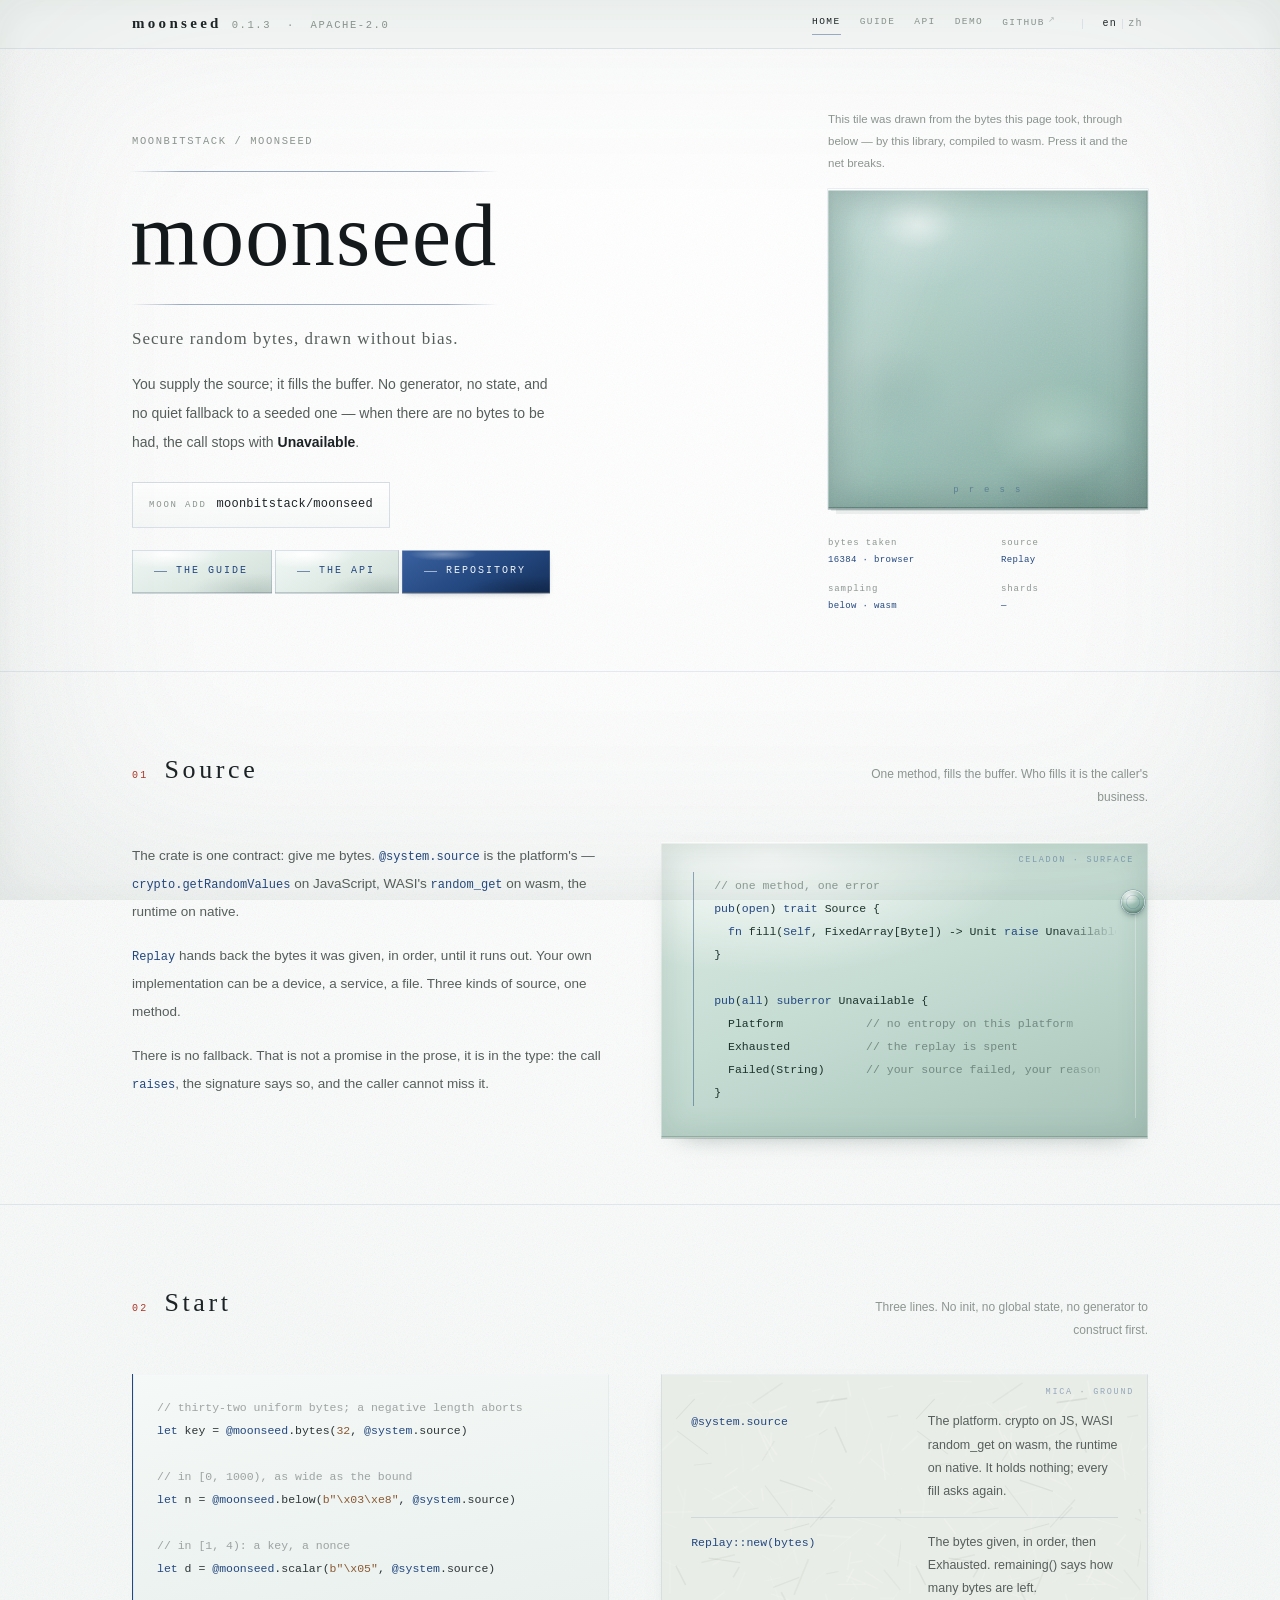
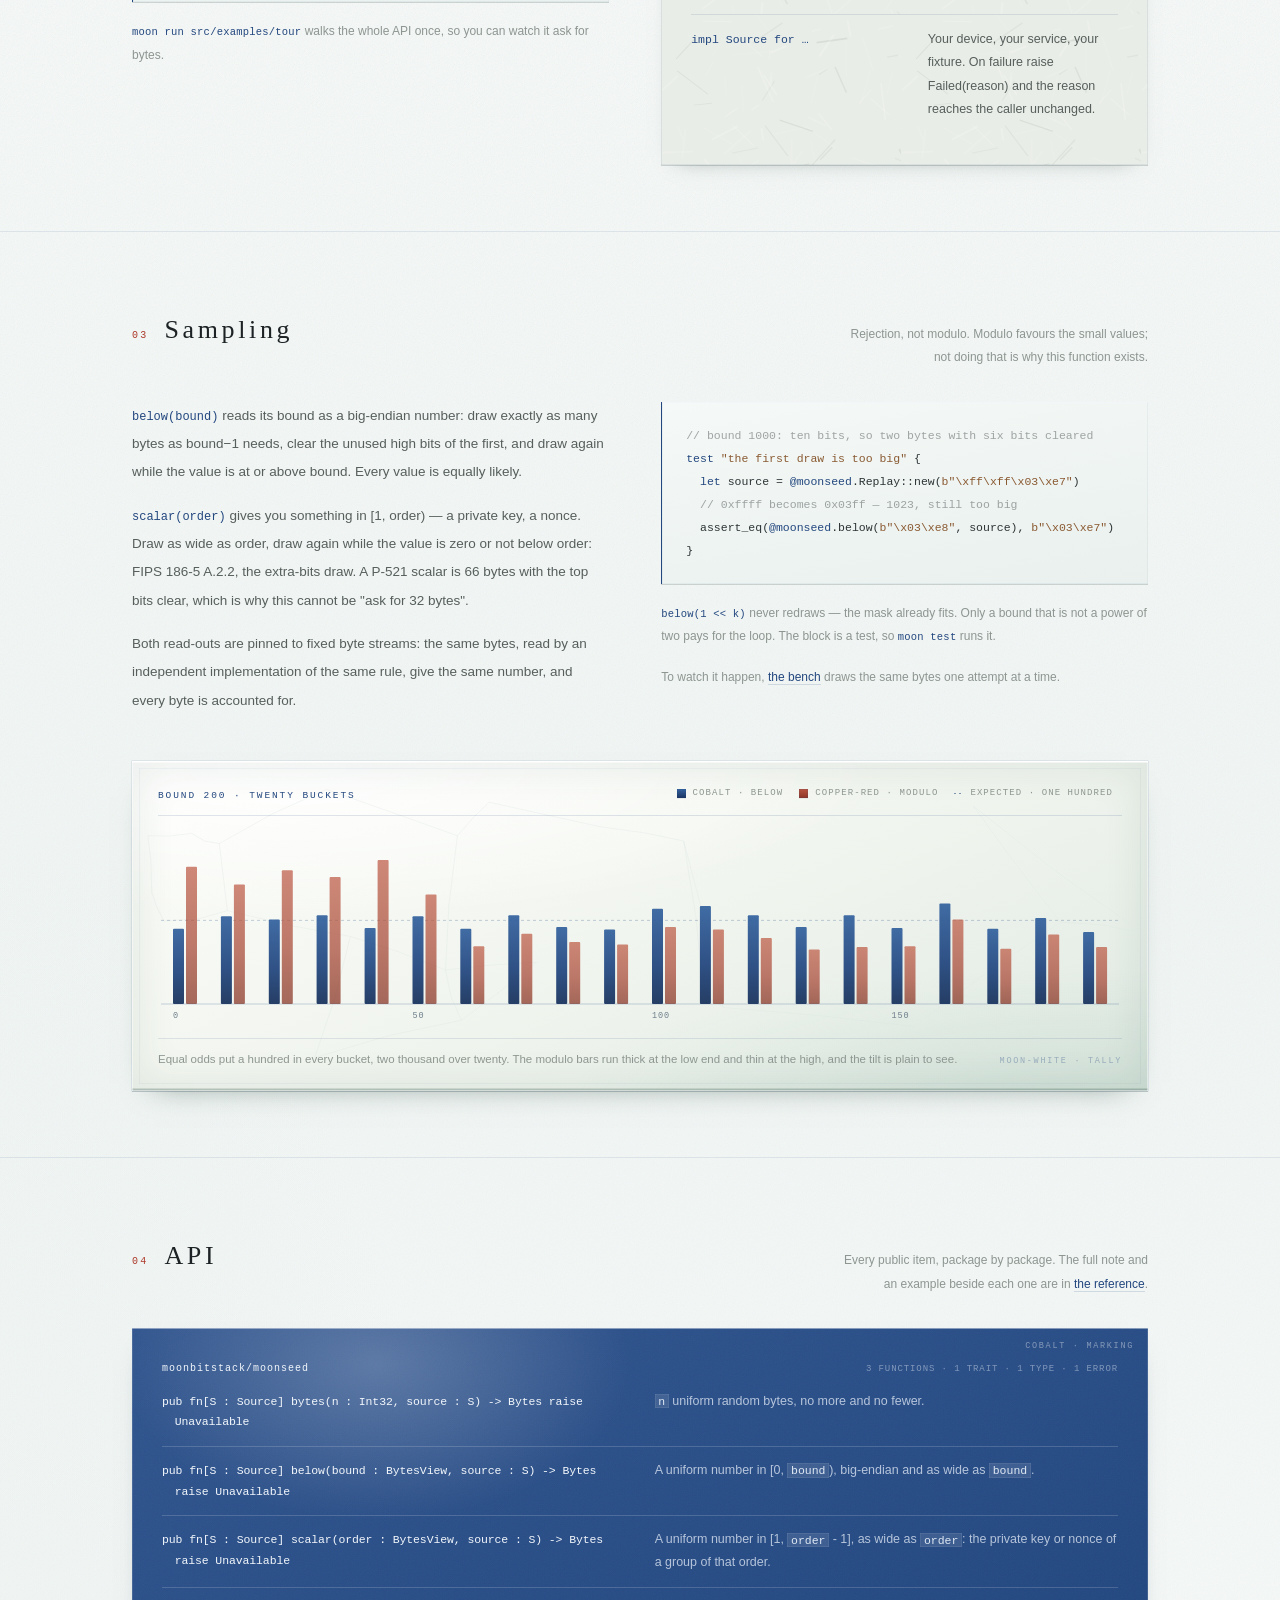
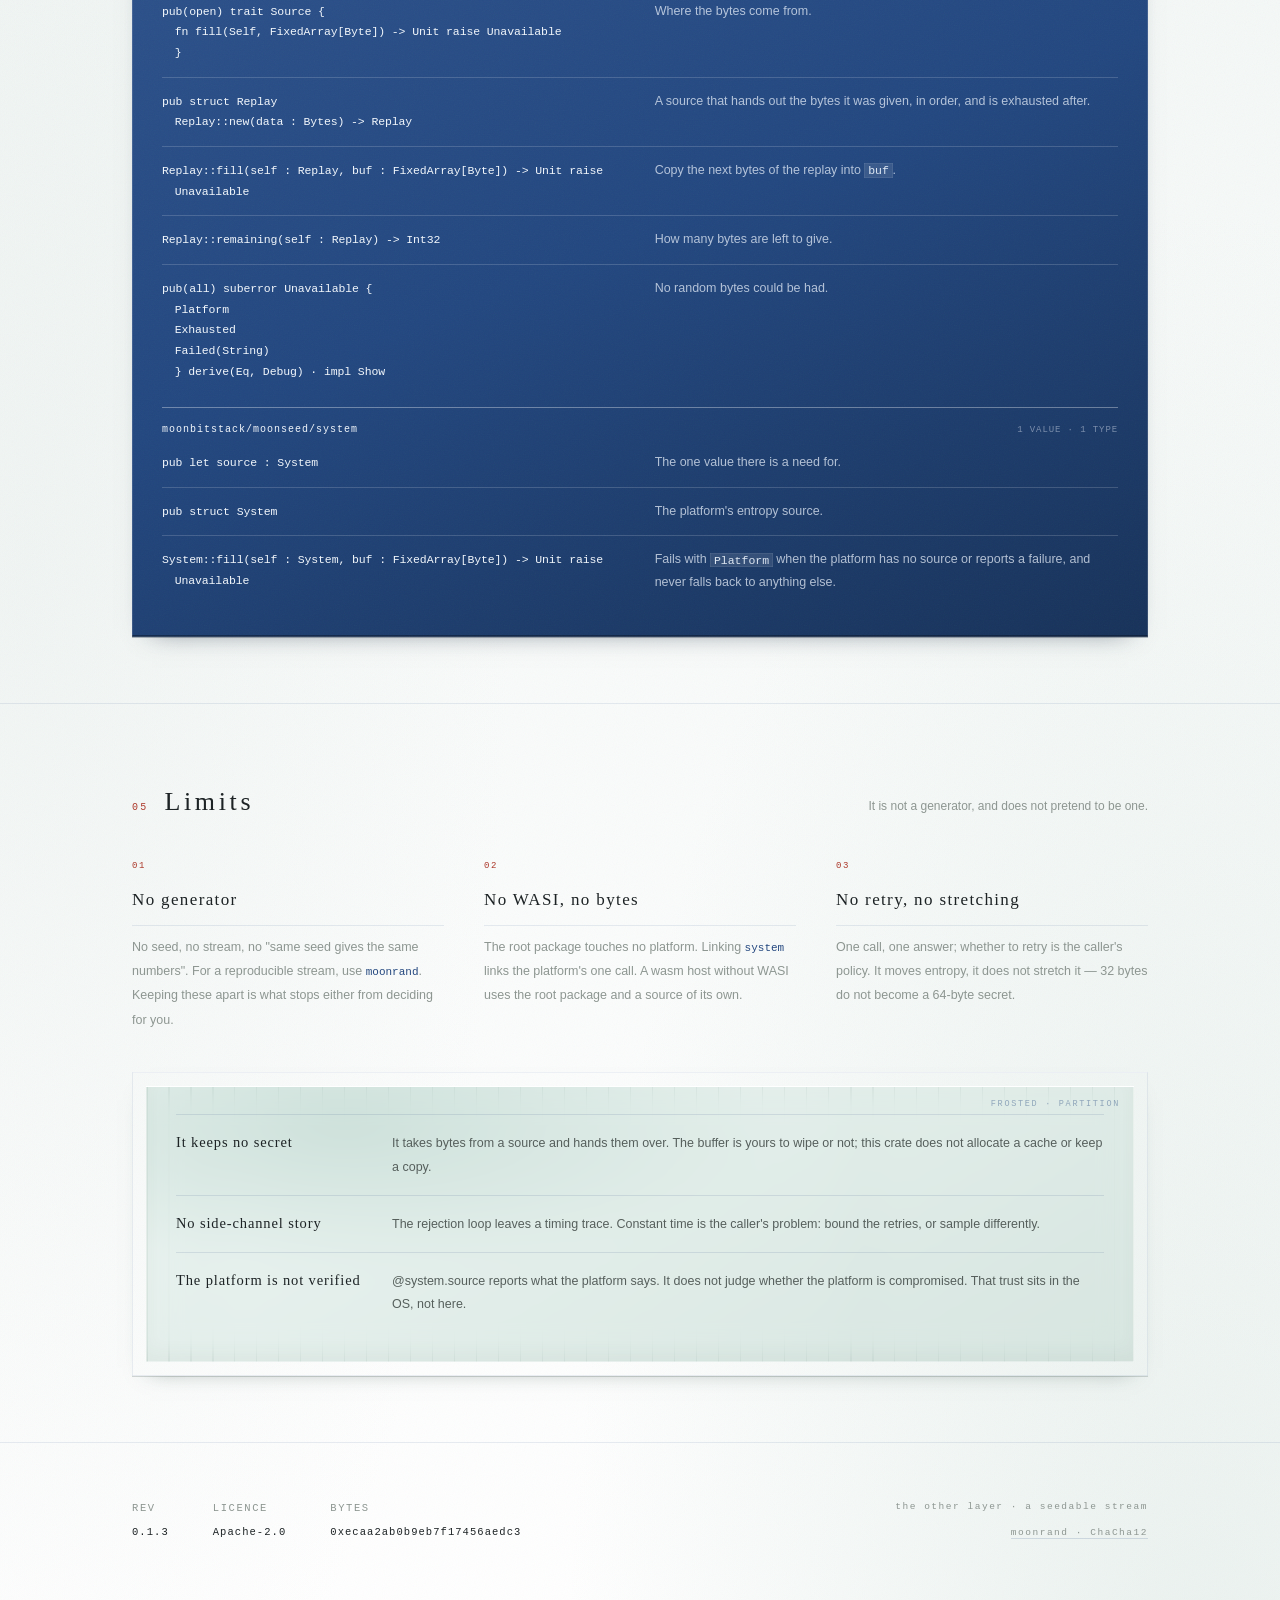
==== commit 9f1a3121: "docs(moonseed): the reference gains its index, the examples become shards, and the notes lose their " ====
--- a/docs/index.html
+++ b/docs/index.html
@@ -184,9 +184,8 @@
         </p>
         <p class="prose" data-zh="&lt;em&gt;scalar(order)&lt;/em&gt; 给出 [1, order) 里的一个数，用来当私钥或 nonce。抽取的宽度和 order 一样，遇到零或不小于 order 就重抽，做法照 FIPS 186-5 A.2.2。P-521 的标量是 66 字节且高位清零，所以不能写成「取 32 字节」。">
           <em>scalar(order)</em> gives you something in [1, order) — a private key, a nonce. Draw as
-          wide as order, draw again while the value is zero or not below order: FIPS 186-5 A.2.2,
-          the same draw Go's ECDSA makes. A P-521 scalar is 66 bytes with the top bits clear, which
-          is why this cannot be "ask for 32 bytes".
+          wide as order, draw again while the value is zero or not below order: FIPS 186-5 A.2.2, the extra-bits draw. A P-521 scalar is 66 bytes with the top bits
+          clear, which is why this cannot be "ask for 32 bytes".
         </p>
         <p class="prose" data-zh="两者的读法都用固定的字节流核过：同一串字节，别家实现读出的值与本库相同，而且每一字节都用上了。">
           Both read-outs are pinned to fixed byte streams: the same bytes, read by an independent
@@ -198,7 +197,7 @@
         <div class="code"><span class="c" data-zh="// bound 取 1000：十位，抽两个字节，前六位清掉">// bound 1000: ten bits, so two bytes with six bits cleared</span>
 <span class="k">test</span> <span class="s">"the first draw is too big"</span> {
   <span class="k">let</span> source = <span class="k">@moonseed</span>.Replay::new(<span class="s">b"\xff\xff\x03\xe7"</span>)
-  <span class="c" data-zh="// 0xffff 清成 0x03ff，仍是 1023，不小于 1000，重抽">// 0xffff becomes 0x03ff — 1023, still at or above 1000, so drawn again</span>
+  <span class="c" data-zh="// 0xffff 清成 0x03ff，仍是 1023，重抽">// 0xffff becomes 0x03ff — 1023, still too big</span>
   assert_eq(<span class="k">@moonseed</span>.below(<span class="s">b"\x03\xe8"</span>, source), <span class="s">b"\x03\xe7"</span>)
 }</div>
 
@@ -243,13 +242,8 @@
         <span class="sec__no" data-zh="肆">04</span>
         <h2 class="sec__title" data-zh="接口">API</h2>
       </div>
-      <p class="sec__note" data-zh="全部公开项，按包列出，一项不少。">Every public item, package by package. Nothing left out.</p>
-    </div>
-
-    <p class="aside-note" data-zh="接口表是摘要；每一项的全文、参数与例子在 &lt;a href=&quot;api.html&quot;&gt;参考页&lt;/a&gt;。">
-      This table is the summary. Each item's full note and its example are in
-      <a href="api.html">the reference</a>.
-    </p>
+      <p class="sec__note" data-zh="全部公开项，按包列出。每一项的全文与例子在 &lt;a href=&quot;api.html&quot;&gt;参考页&lt;/a&gt;。">Every public item, package by package. The full note and an example beside each one are in <a href="api.html">the reference</a>.</p>
+    </div>
 
     <div class="face face--cobalt">
       <span class="face__tag">cobalt · marking</span>
--- a/docs/assets/glaze.css
+++ b/docs/assets/glaze.css
@@ -37,7 +37,7 @@
 }
 
 *{box-sizing:border-box;margin:0;padding:0}
-html,body{ overflow-x:hidden; max-width:100% }
+html,body{ overflow-x:clip; max-width:100% }
 html, button, input, textarea, select{ font-variant-ligatures:no-contextual }
 
 body{
@@ -388,6 +388,8 @@
 body[data-lang="zh"] .prose{ text-indent:2em }
 body[data-lang="zh"] .prose em{ text-indent:0 }
 
+.sec__note a{ color:var(--cobalt); text-decoration:none; border-bottom:.5px solid var(--line) }
+.sec__note a:hover{ border-color:var(--cobalt) }
 .sec__note{
   margin-left:auto; max-width:26em;
   font-size:12px; line-height:1.95; color:var(--ink-3); text-align:right;
@@ -763,13 +765,17 @@
 
 @media (max-width:980px){
   /* 窄屏：题后仍有回纹，故注记另起一行，不压在纹上 */
-  body[data-lang="zh"] .sec__note{ flex:1 1 100%; margin-left:0; text-align:left; max-width:100% }
+  body[data-lang="zh"] .sec__note a{ color:var(--cobalt); text-decoration:none; border-bottom:.5px solid var(--line) }
+.sec__note a:hover{ border-color:var(--cobalt) }
+.sec__note{ flex:1 1 100%; margin-left:0; text-align:left; max-width:100% }
   .hero__in{ grid-template-columns:1fr; gap:44px }
   .stage{ align-items:flex-start }
   .two{ grid-template-columns:minmax(0,1fr); gap:34px }
   .cols{ grid-template-columns:1fr; gap:28px }
   .sec__head{ flex-wrap:wrap; gap:10px }
-  .sec__note{ margin-left:0; text-align:left; max-width:100% }
+  .sec__note a{ color:var(--cobalt); text-decoration:none; border-bottom:.5px solid var(--line) }
+.sec__note a:hover{ border-color:var(--cobalt) }
+.sec__note{ margin-left:0; text-align:left; max-width:100% }
 }
 @media (max-width:760px){
   .sheet, .rail__in{ padding:0 20px }
@@ -782,6 +788,10 @@
   .lang{ margin-left:0; padding-left:10px }
   .lang button{ padding:0 3px; font-size:9px; letter-spacing:.06em }
   .hero{ padding-top:36px }
+  /* 三枚按钮在窄屏并排放得下：字距与内边距同时收 */
+  .btn{ padding:11px 13px; font-size:9px; letter-spacing:.14em; white-space:nowrap; gap:7px }
+  .btn i{ width:10px }
+  body[data-lang="zh"] .btn{ font-size:11px; letter-spacing:.16em }
   .gtile{ width:min(84vw,320px); height:min(84vw,320px) }
   .stage__cap{ grid-template-columns:1fr 1fr }
   .face--celadon, .face--mica, .face--cobalt{ padding:24px 20px 26px }
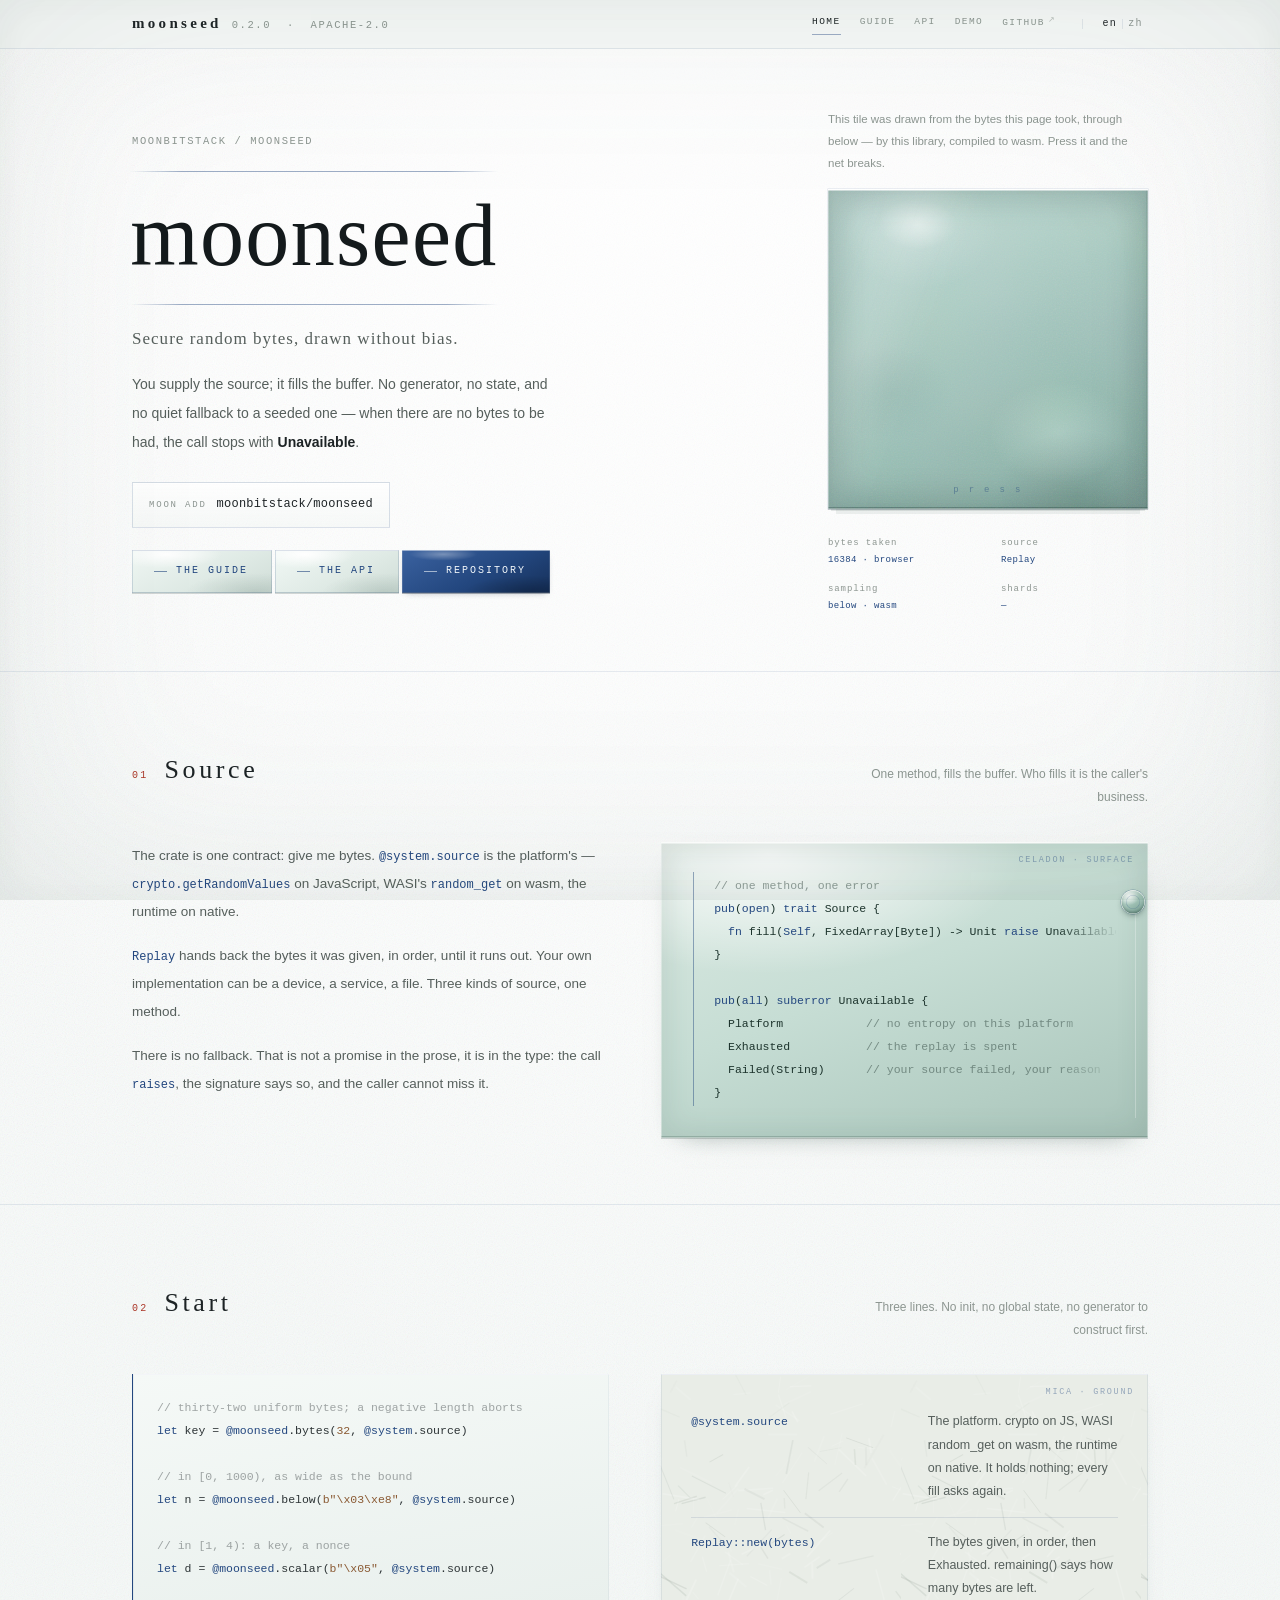
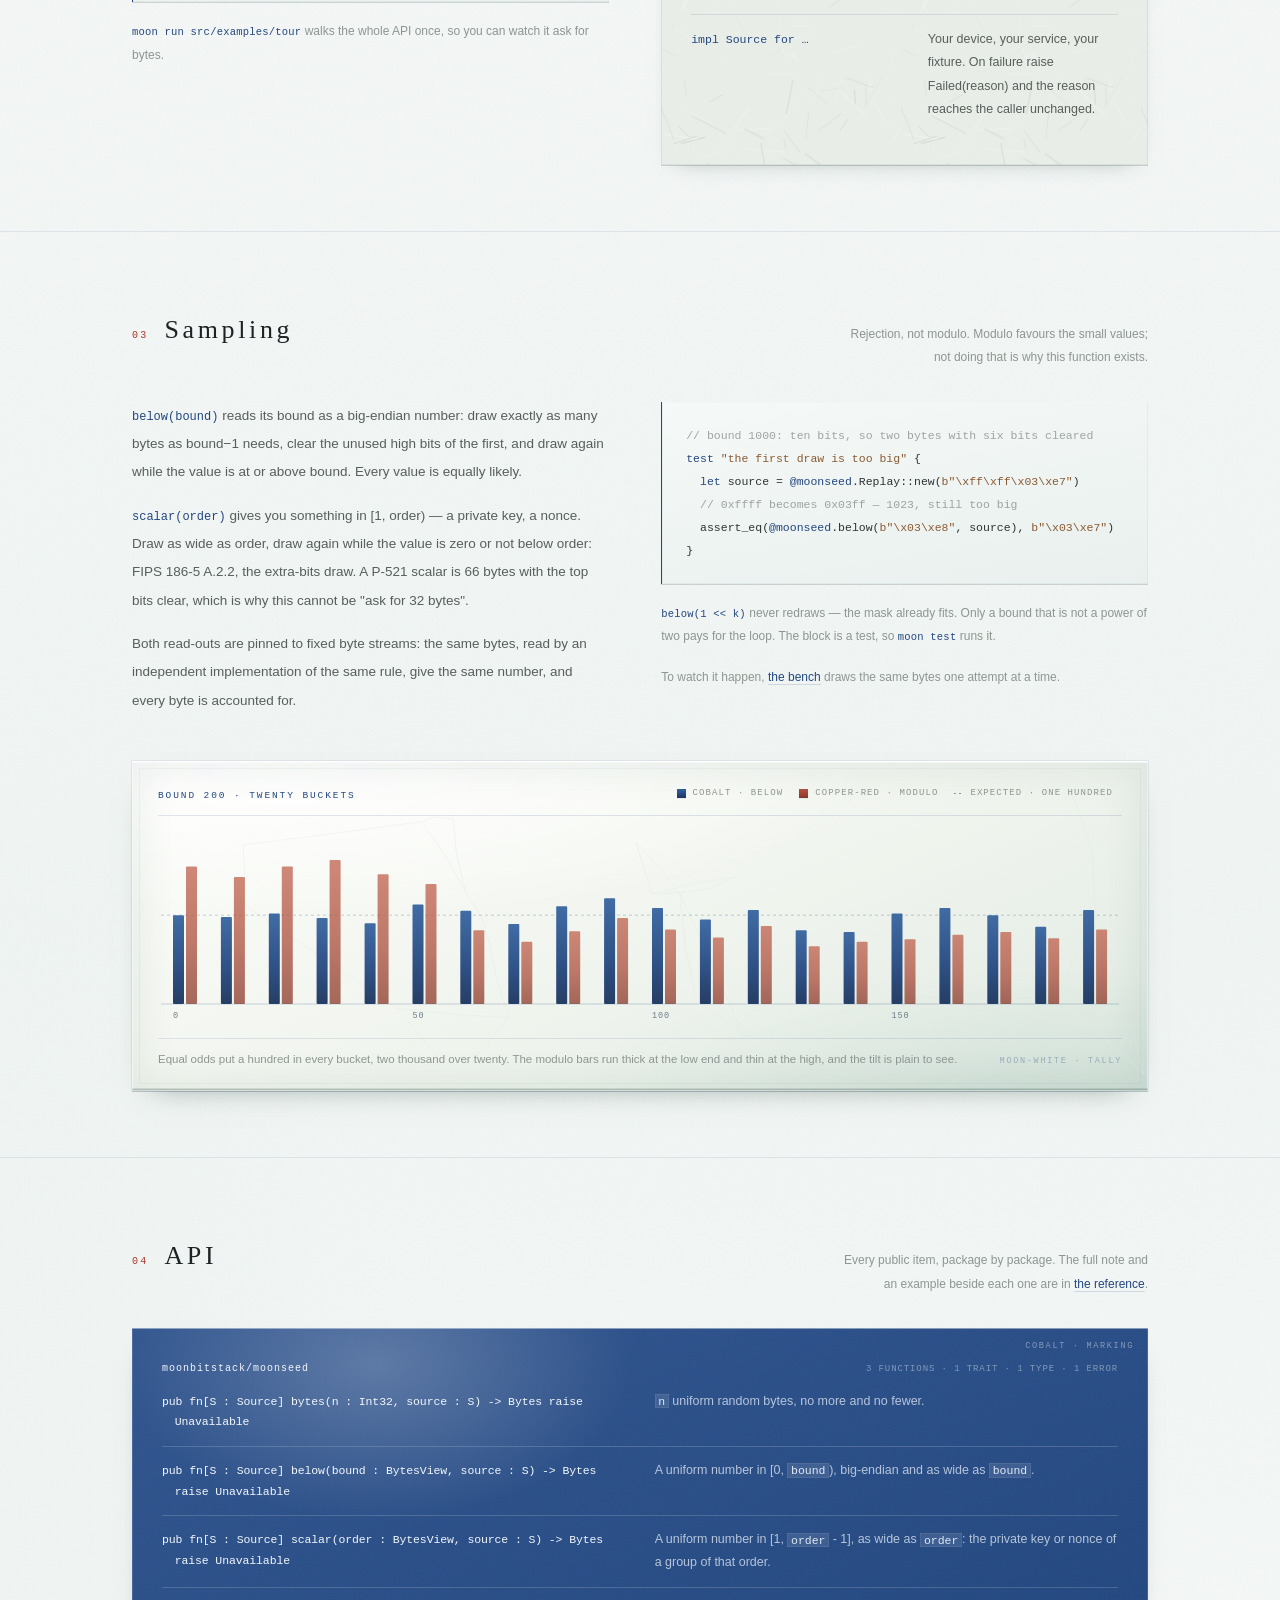
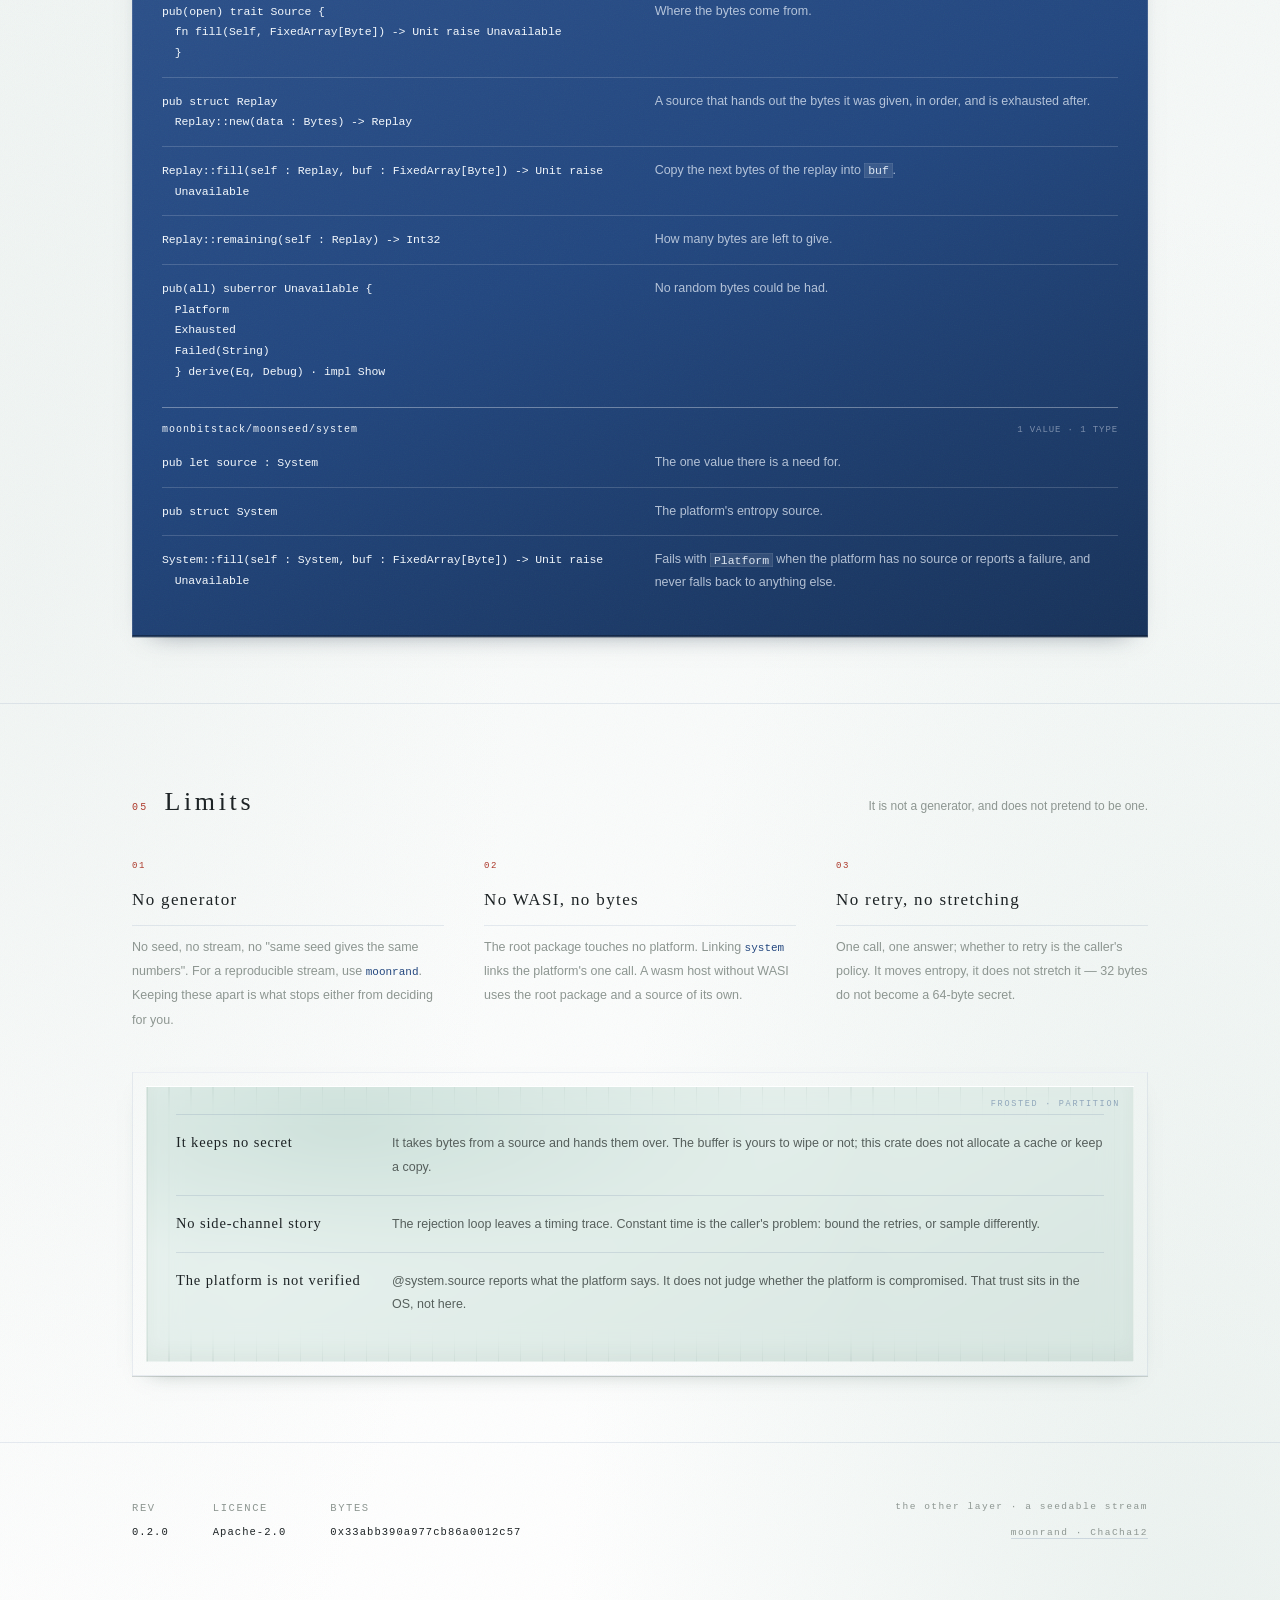
==== commit 9a3718a6: "chore(moonseed): moonseed 0.2.0, with its dependencies at their latest. Signed-off-by: Leo Cheng (he" ====
--- a/docs/index.html
+++ b/docs/index.html
@@ -13,7 +13,7 @@
 <div class="rail">
   <div class="rail__in">
     <div class="rail__brand">
-      <b data-zh="MoonSeed">moonseed</b><span class="mono"><span id="rev-head">0.1.3</span> &nbsp;·&nbsp; Apache-2.0</span>
+      <b data-zh="MoonSeed">moonseed</b><span class="mono"><span id="rev-head">0.2.0</span> &nbsp;·&nbsp; Apache-2.0</span>
     </div>
     <nav class="rail__nav">
       <a href="index.html" aria-current="page" data-zh="主页">home</a>
@@ -358,7 +358,7 @@
 
 <footer class="foot">
   <div class="sheet foot__in">
-    <div><span class="mono" data-zh="版本">rev</span><b id="rev-value">0.1.3</b></div>
+    <div><span class="mono" data-zh="版本">rev</span><b id="rev-value">0.2.0</b></div>
     <div><span class="mono" data-zh="许可">licence</span><b>Apache-2.0</b></div>
     <div><span class="mono" data-zh="本页字节">bytes</span><b id="foot-seed">—</b></div>
     <div class="foot__next"><span data-zh="另一层 · 可播种的流">the other layer · a seedable stream</span><span><a href="https://moonbitstack.github.io/moonrand/" id="mr-link">moonrand · ChaCha12</a></span></div>
